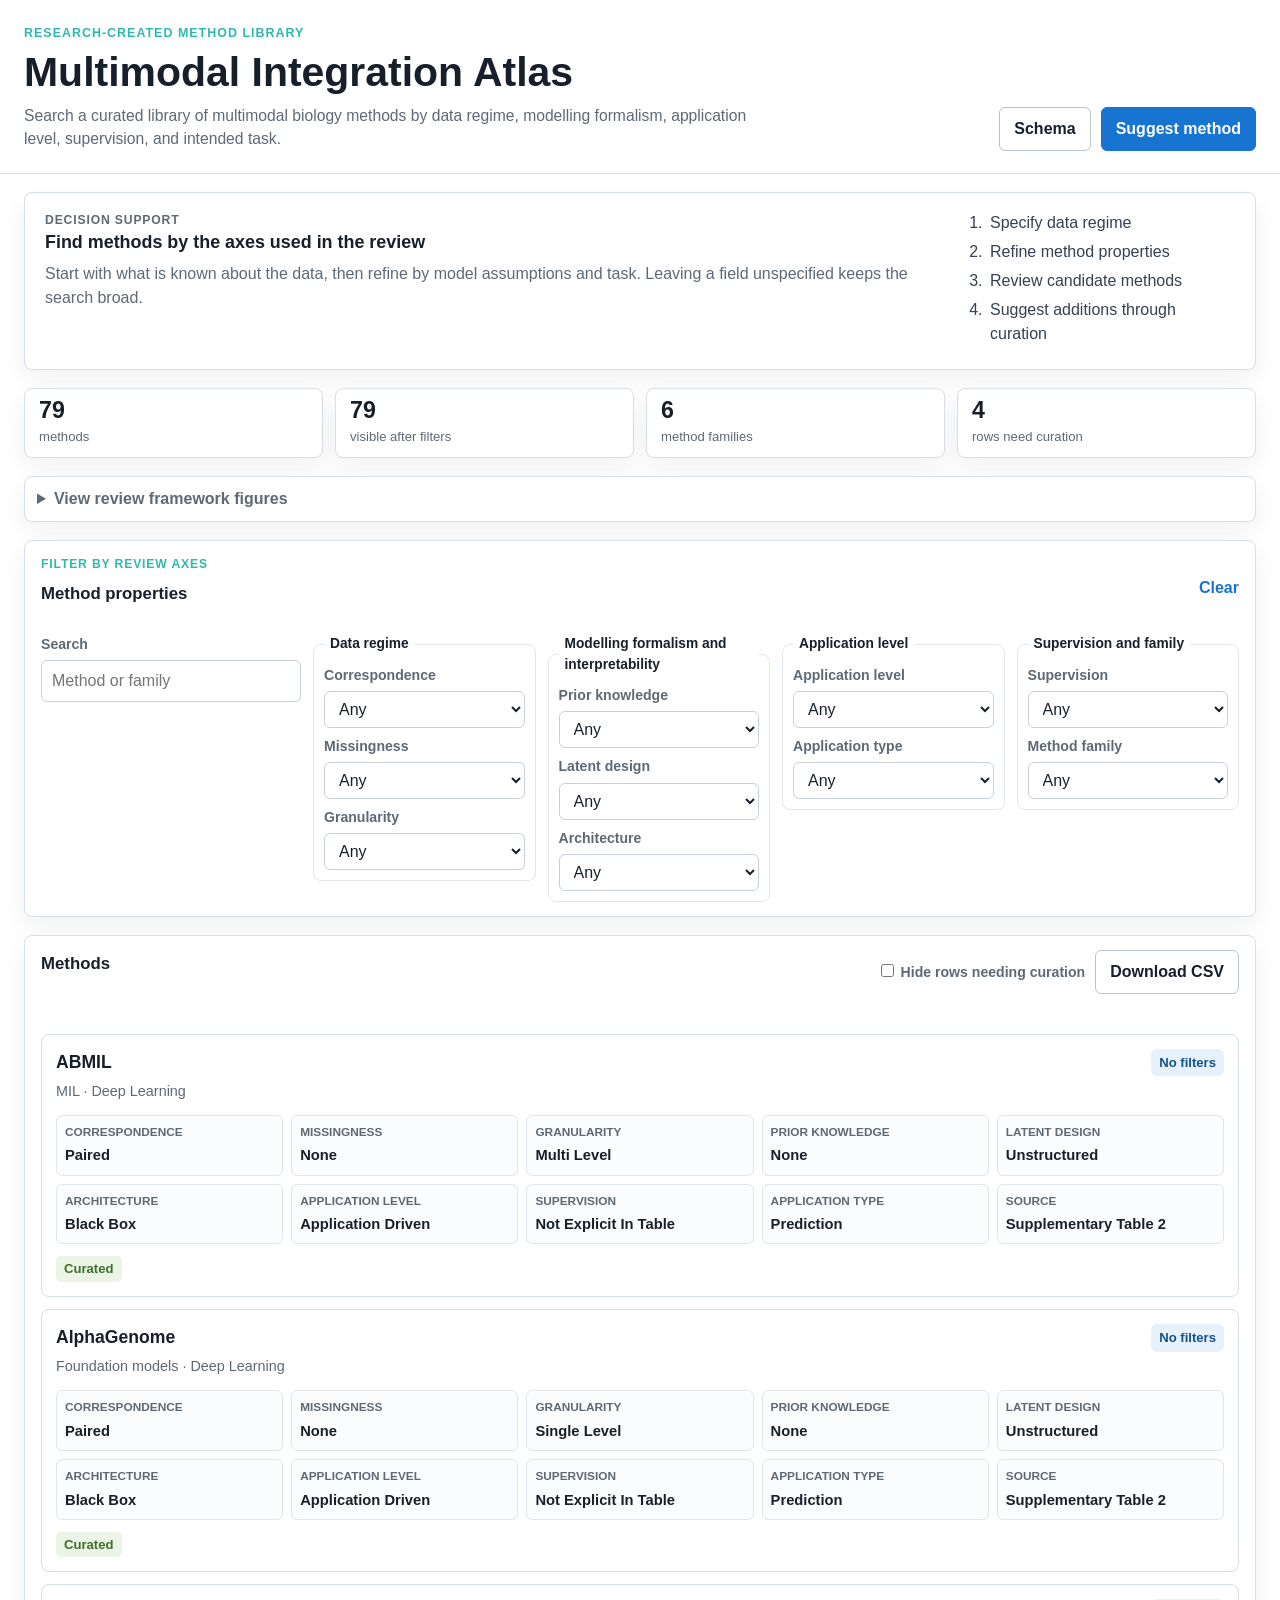
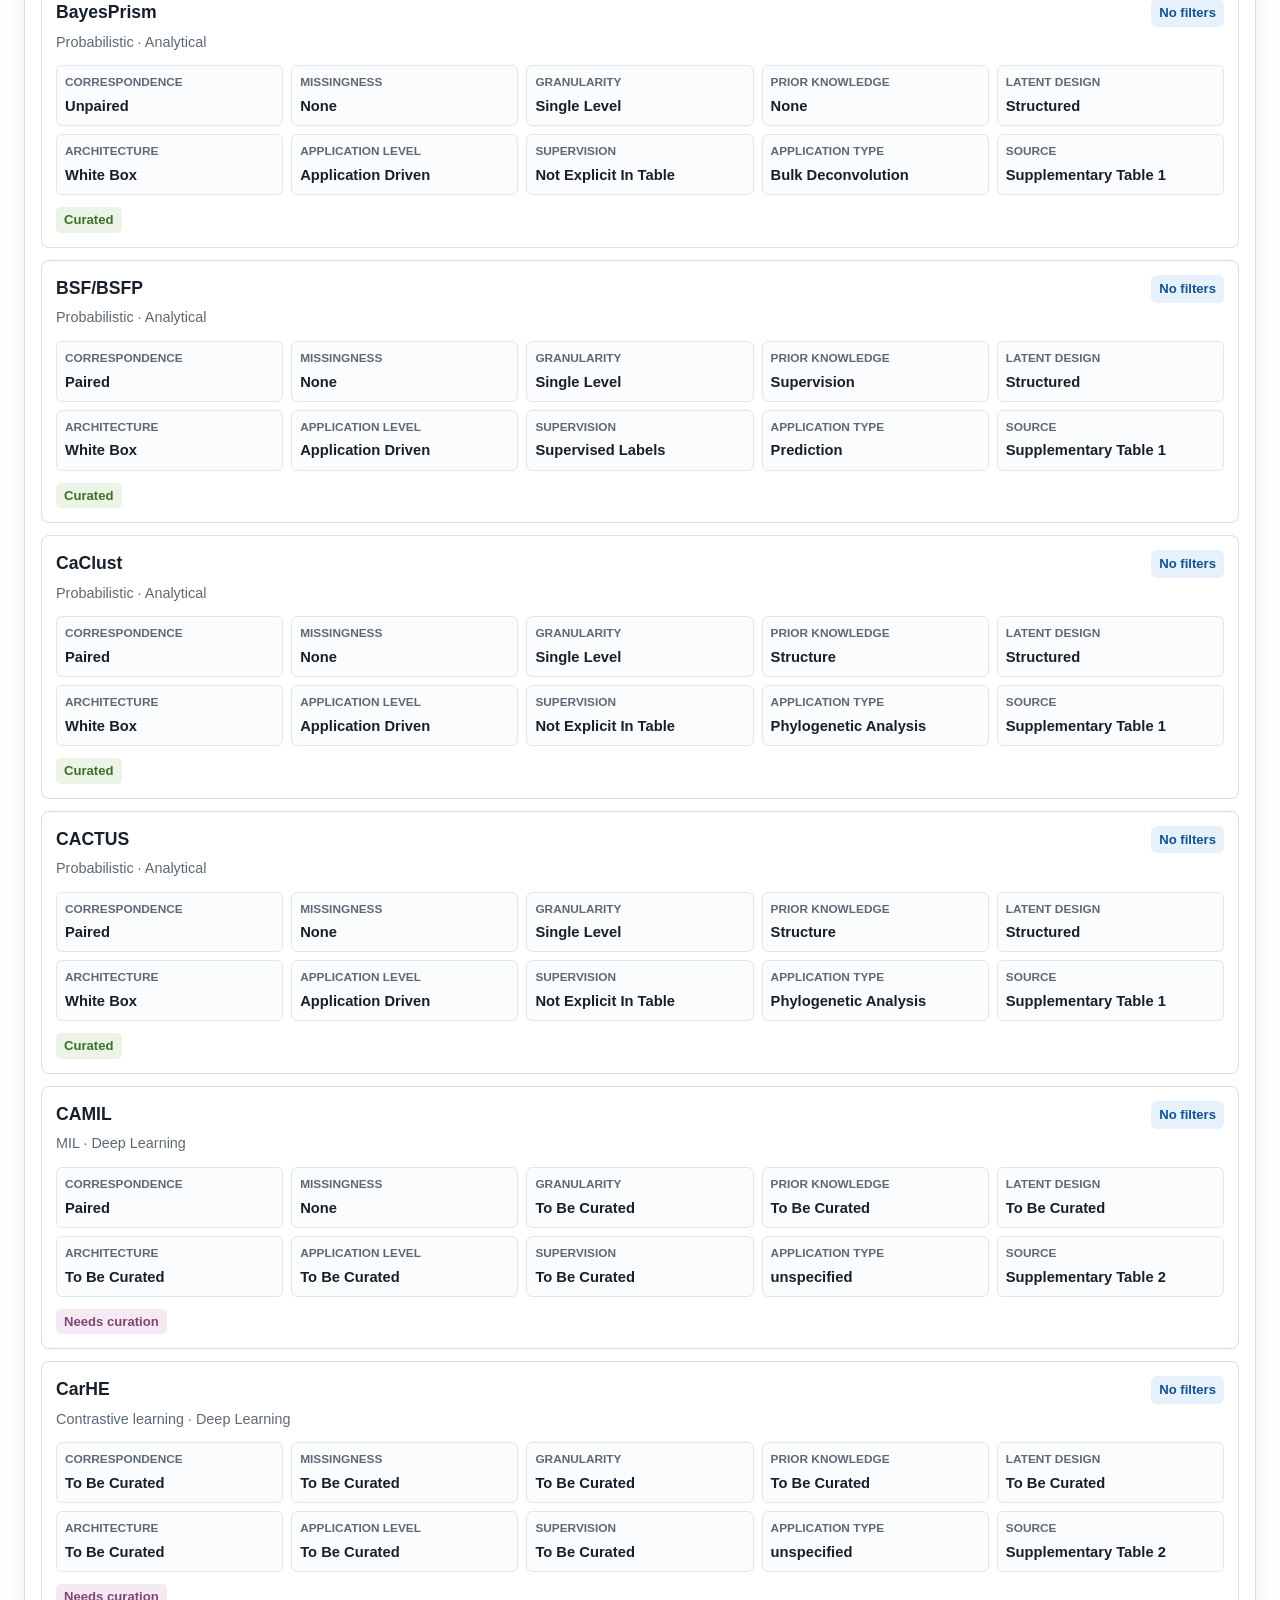
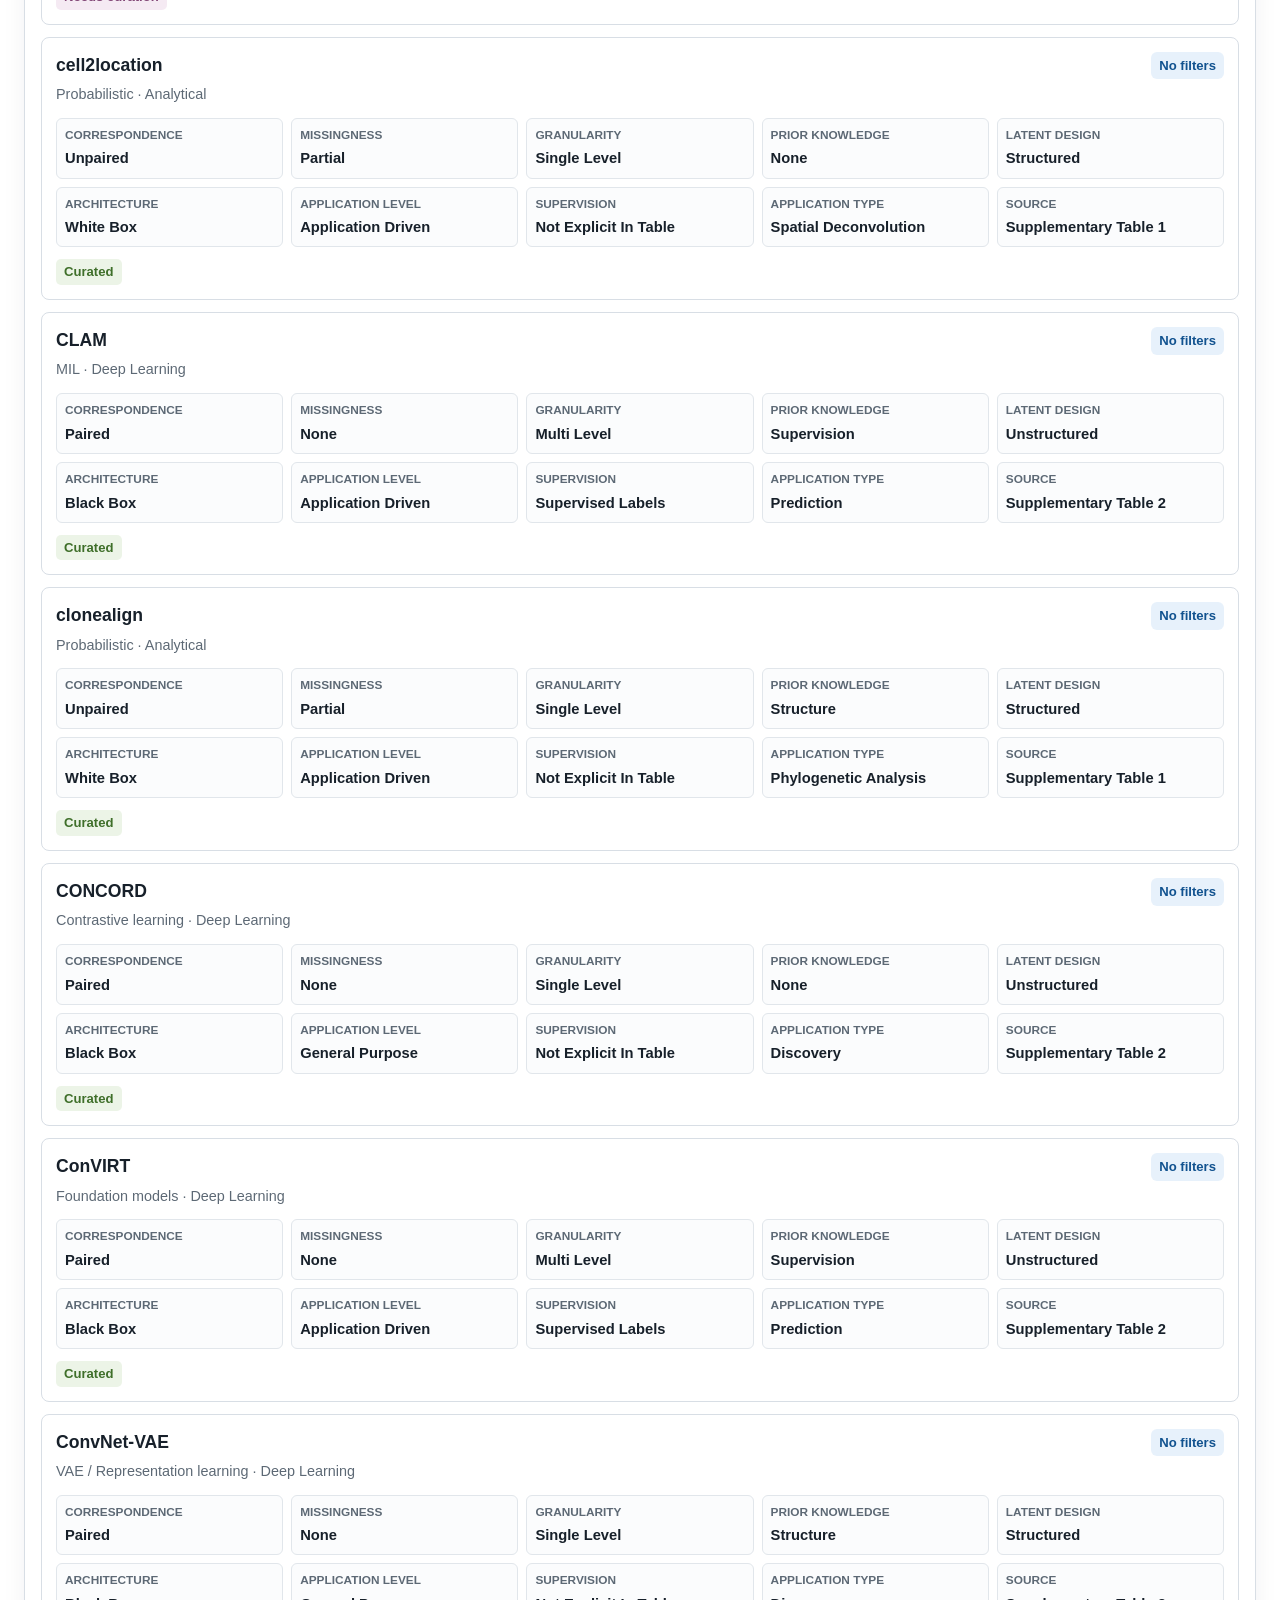
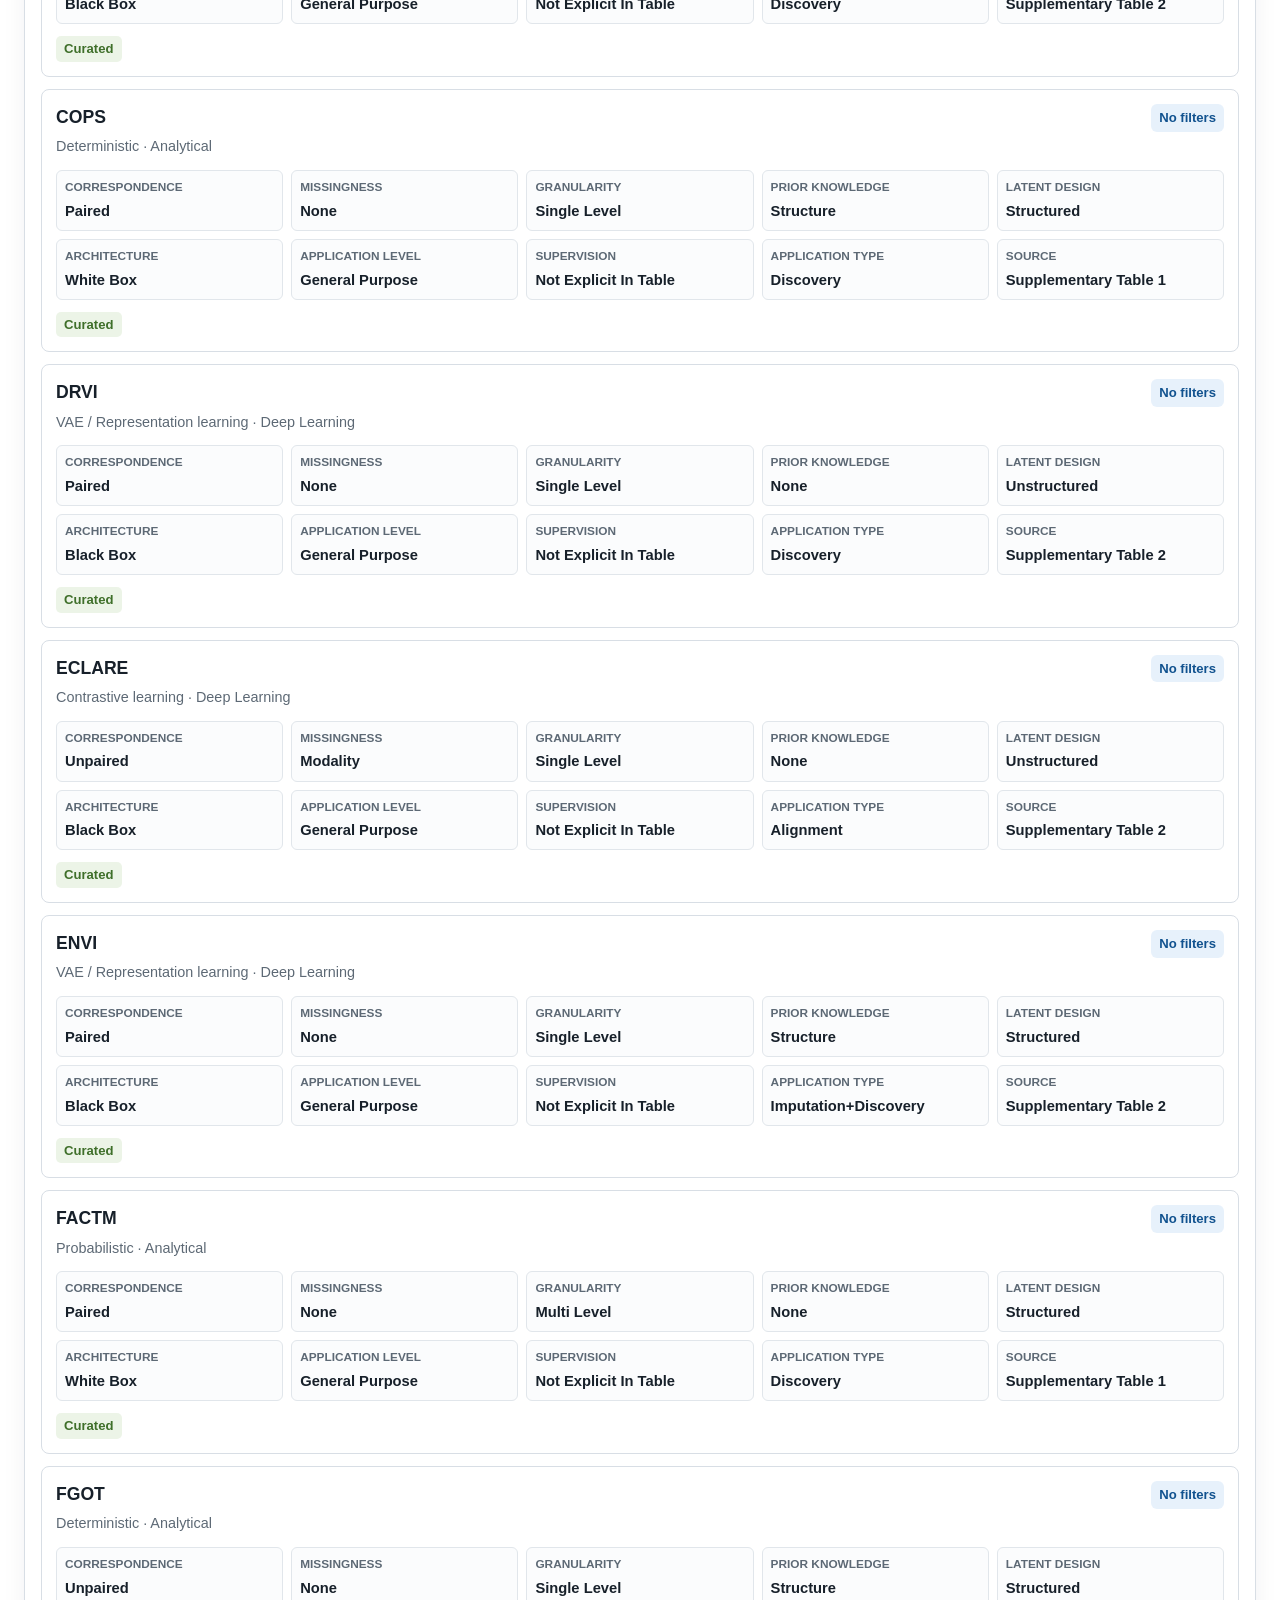
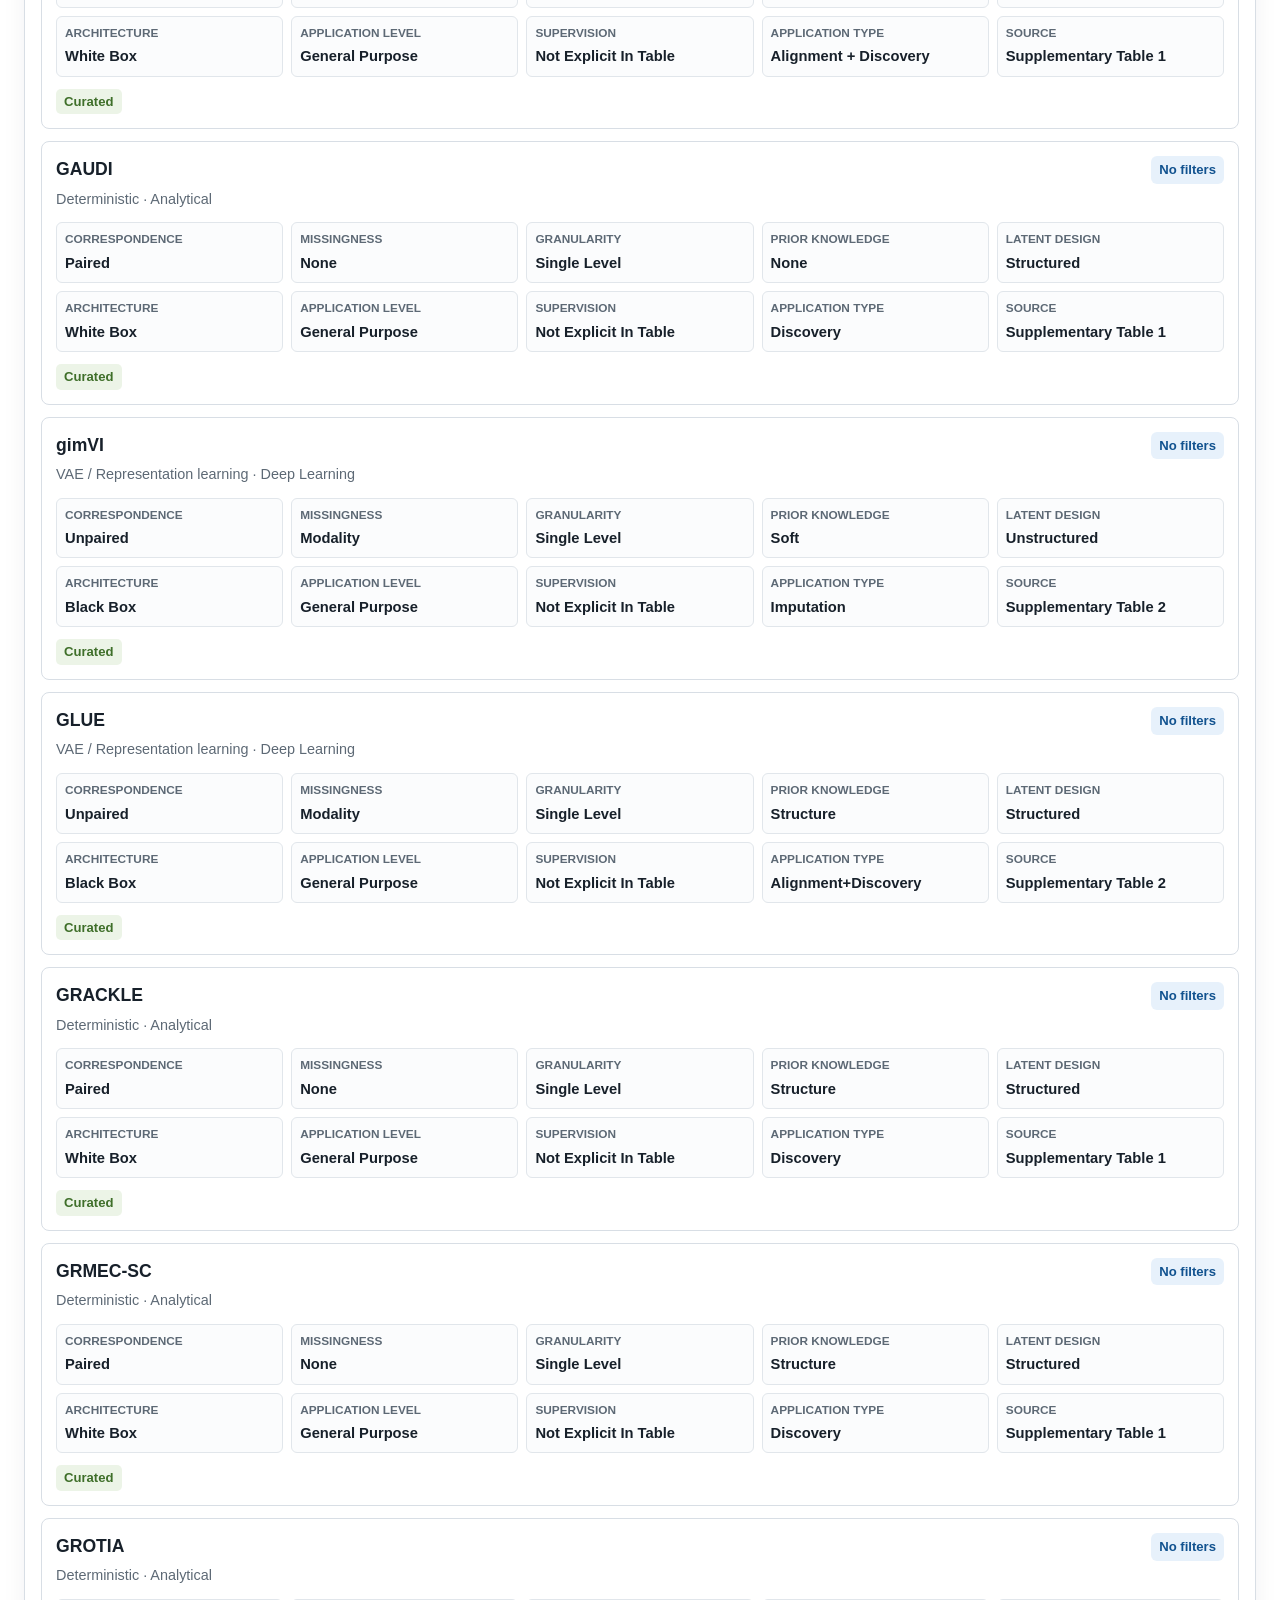
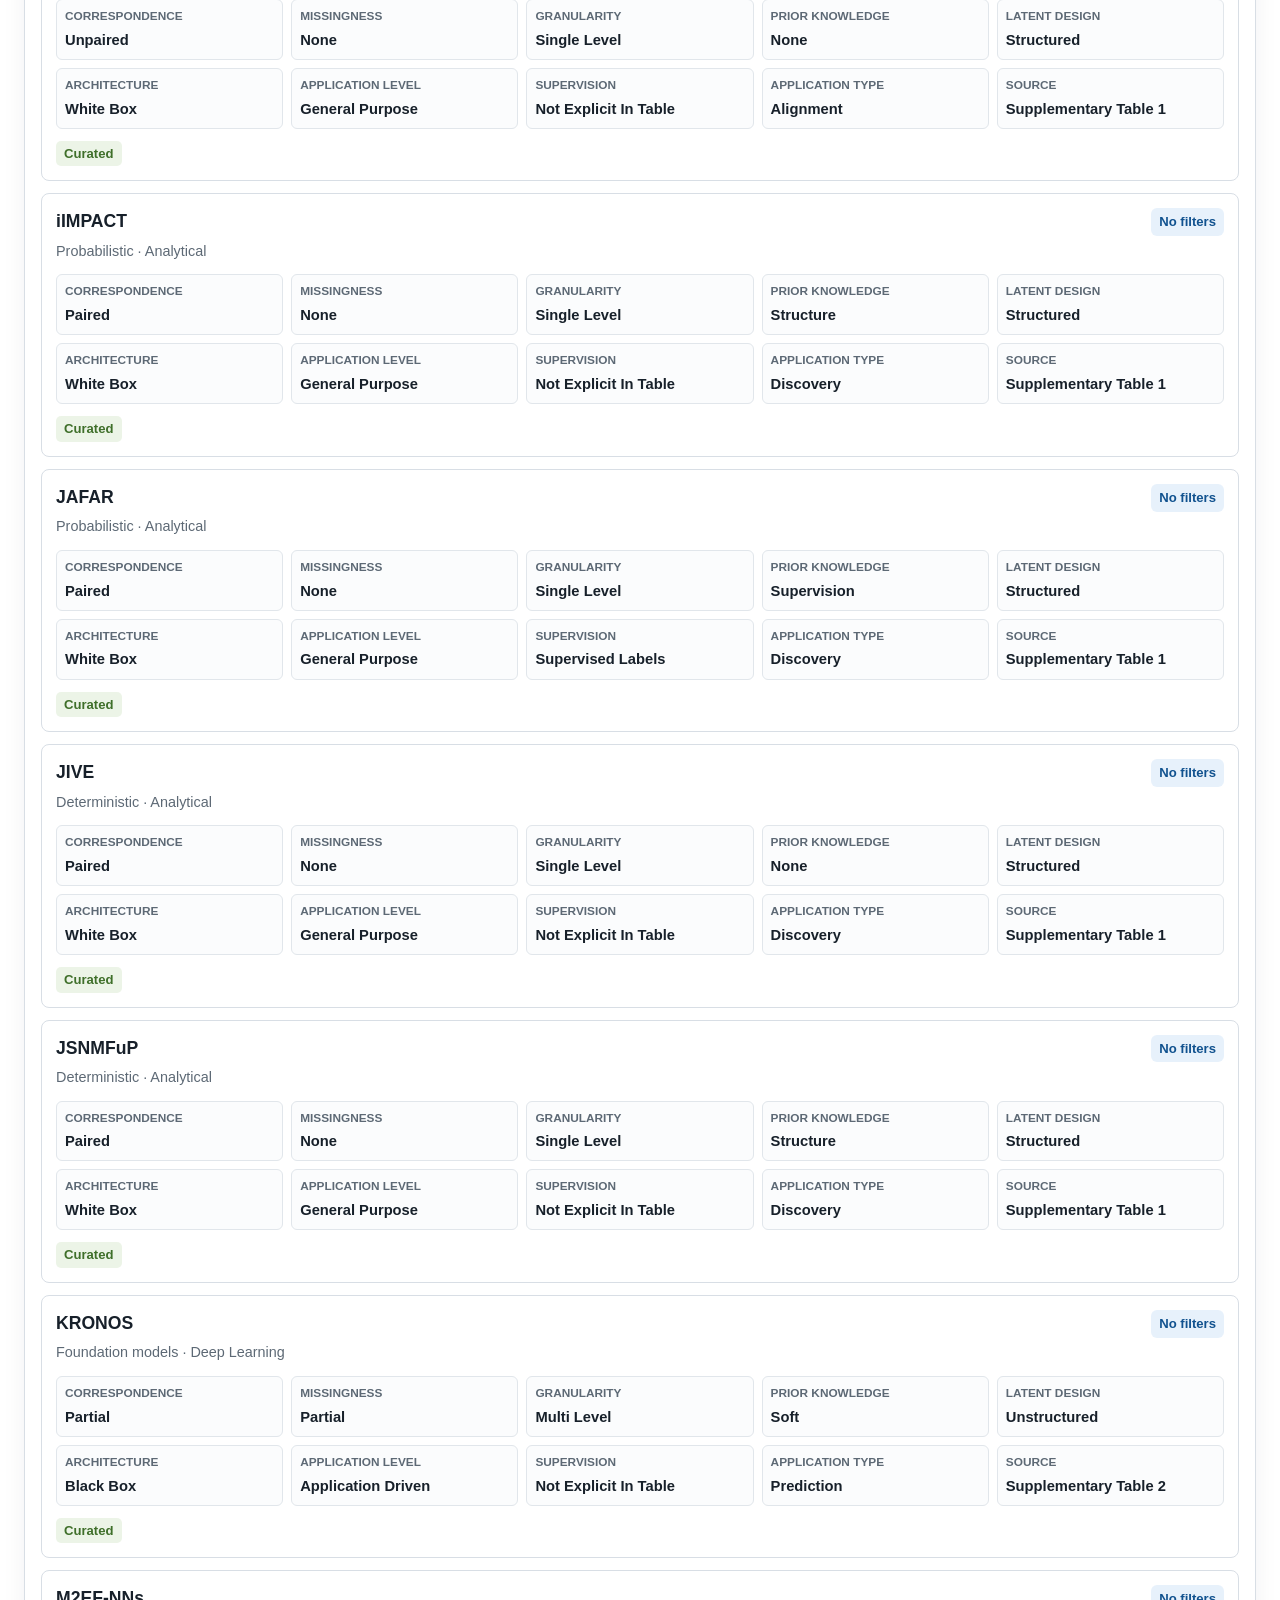
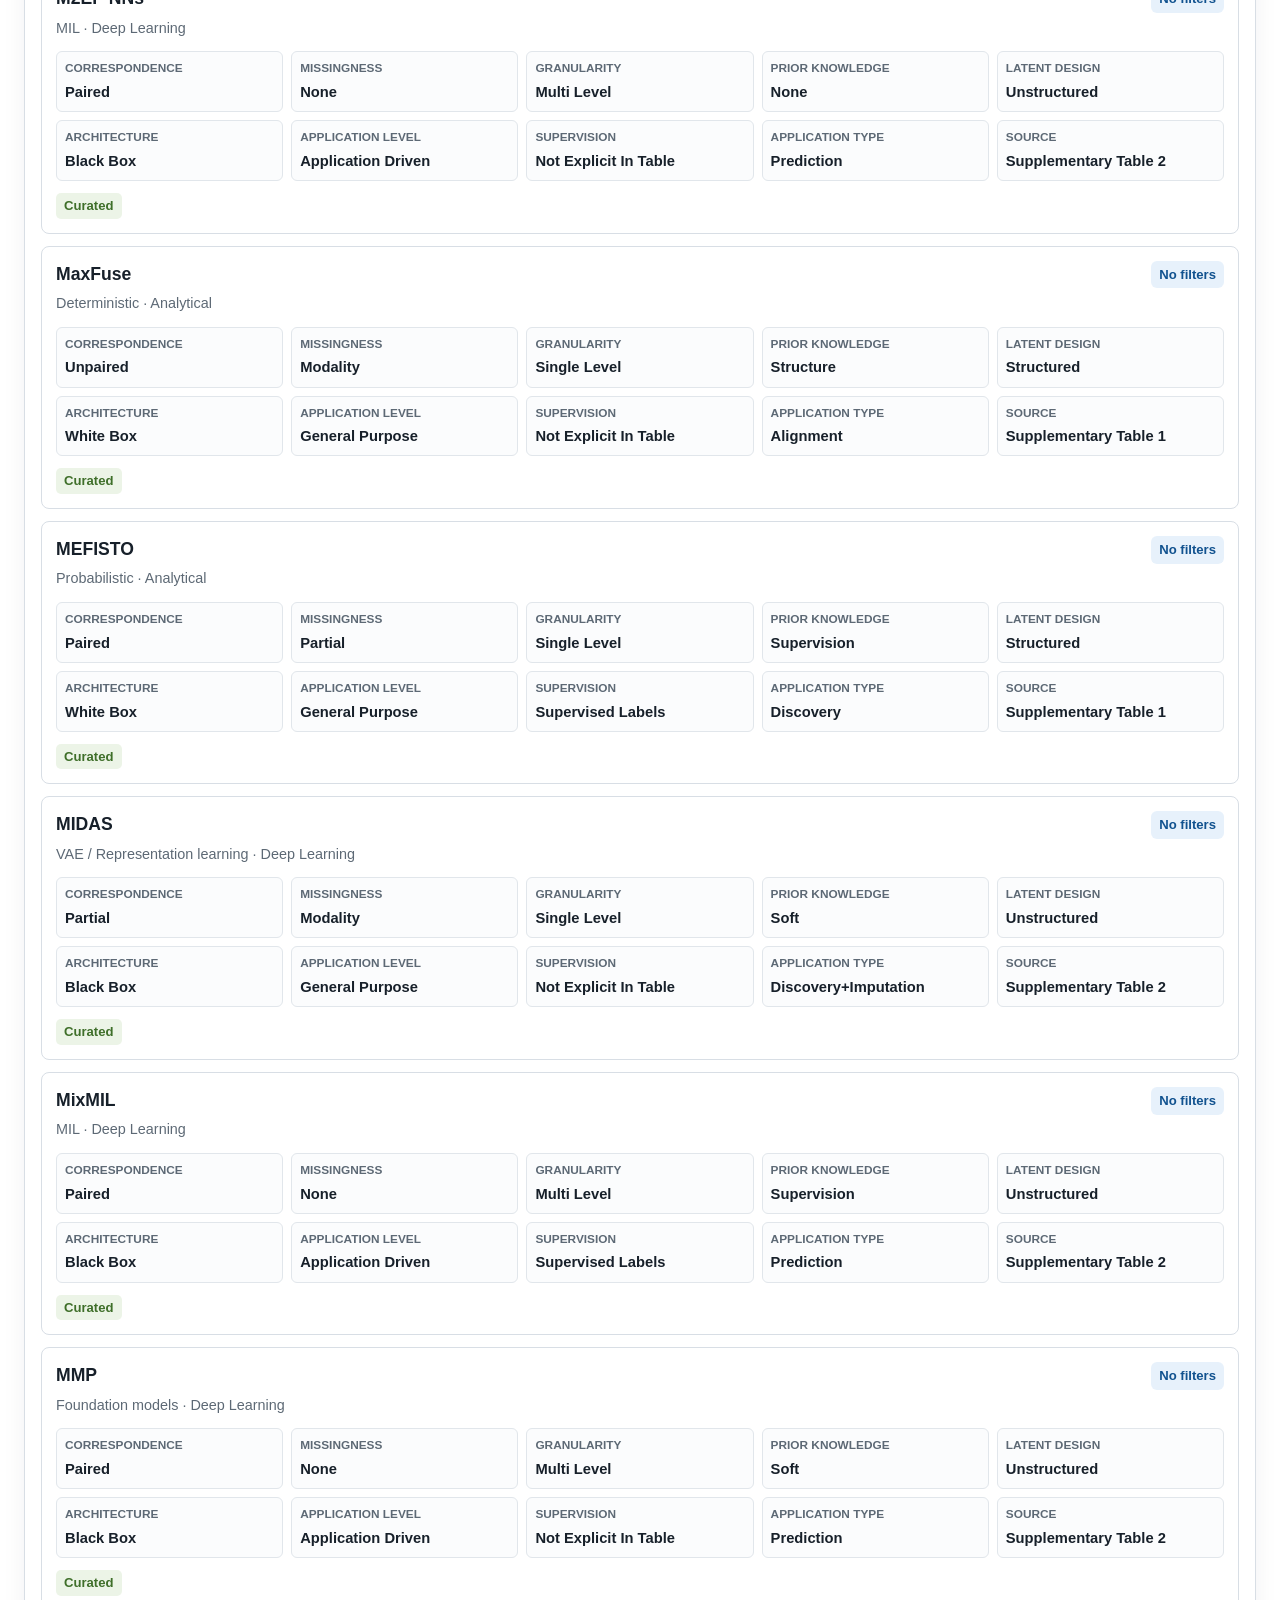
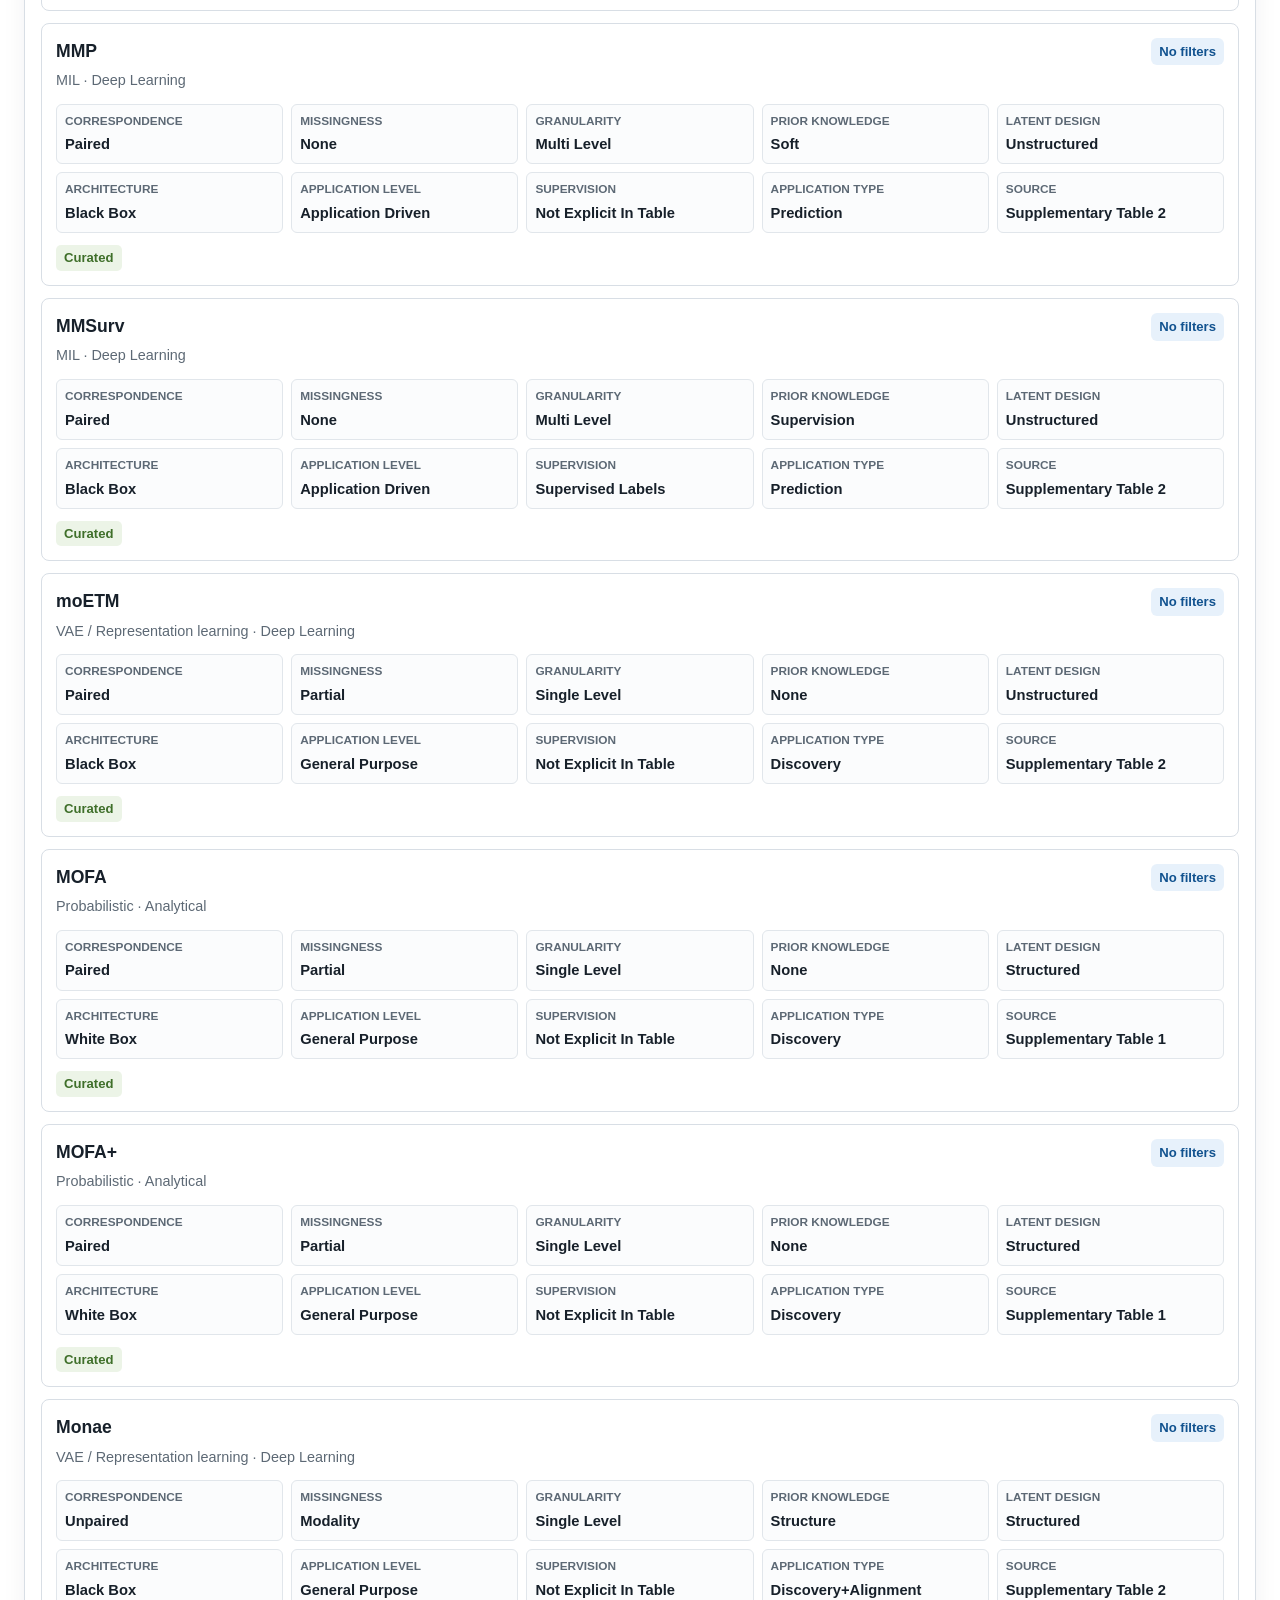
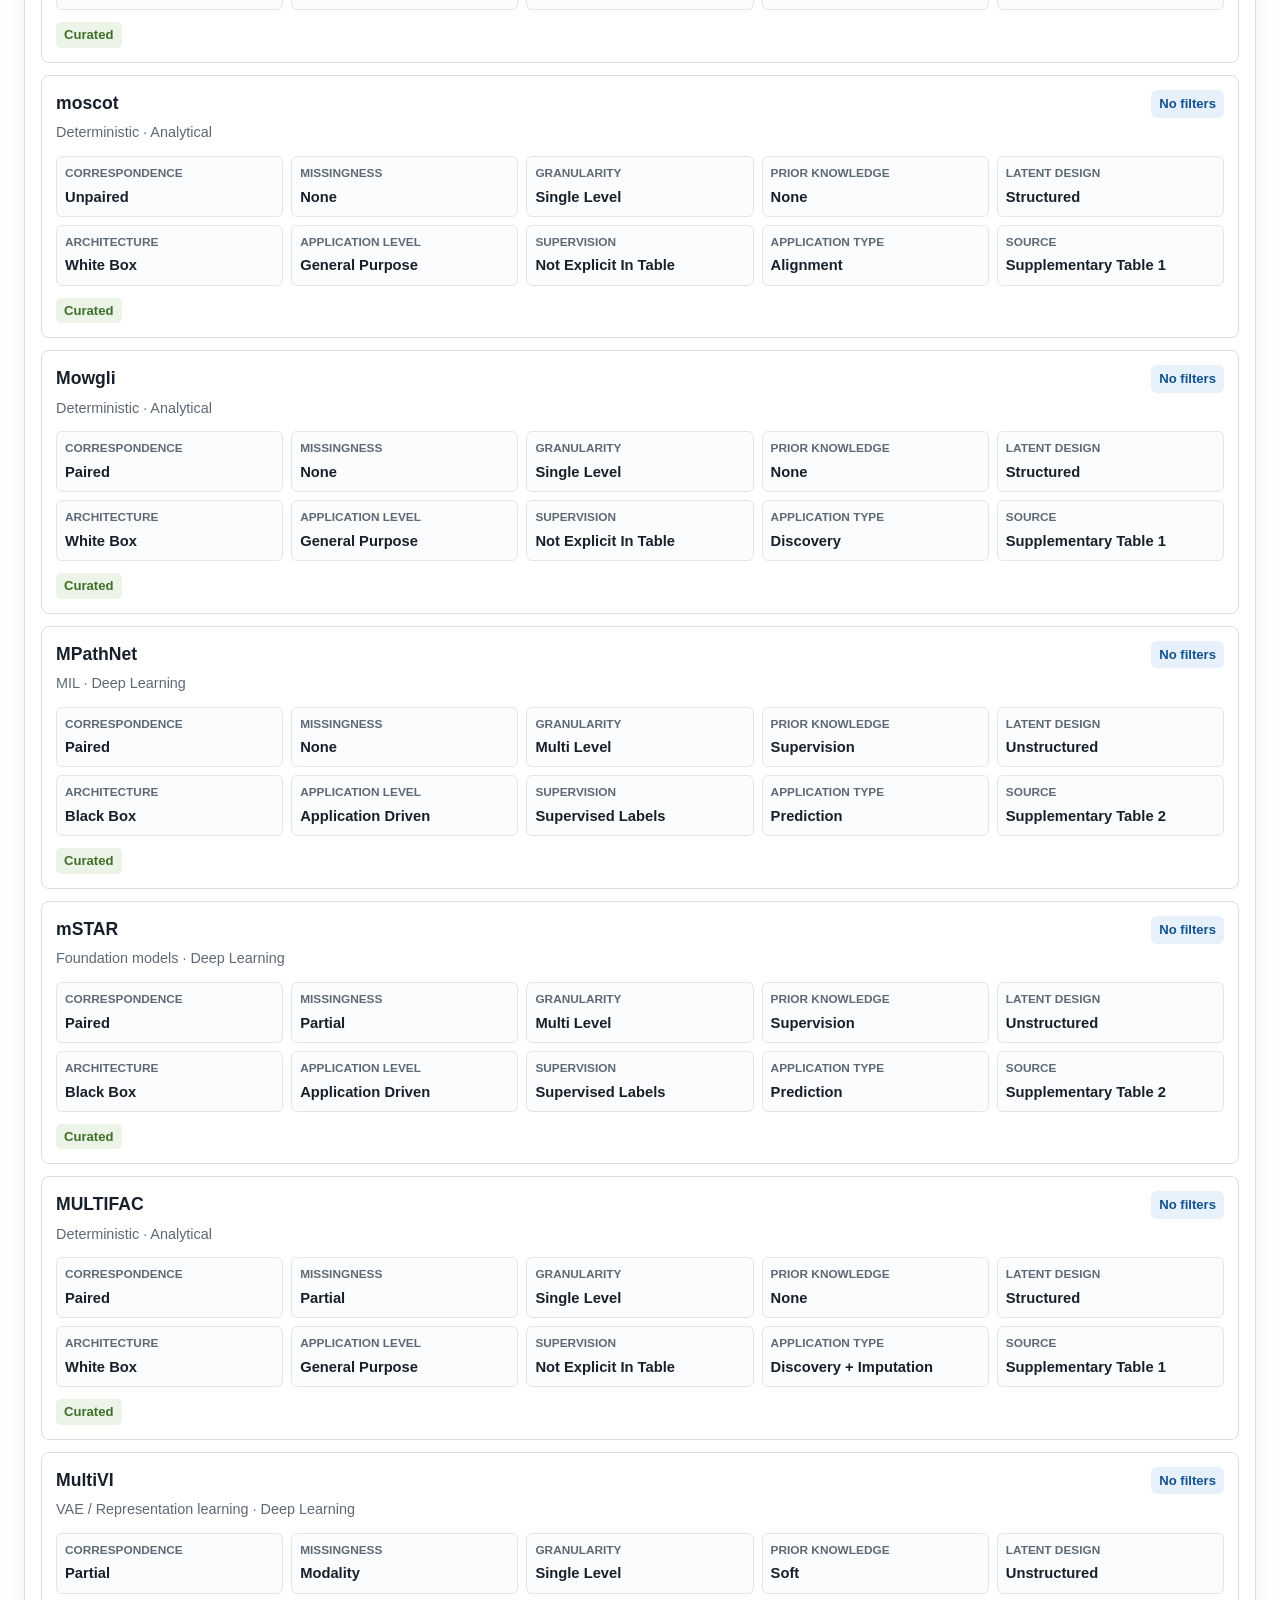
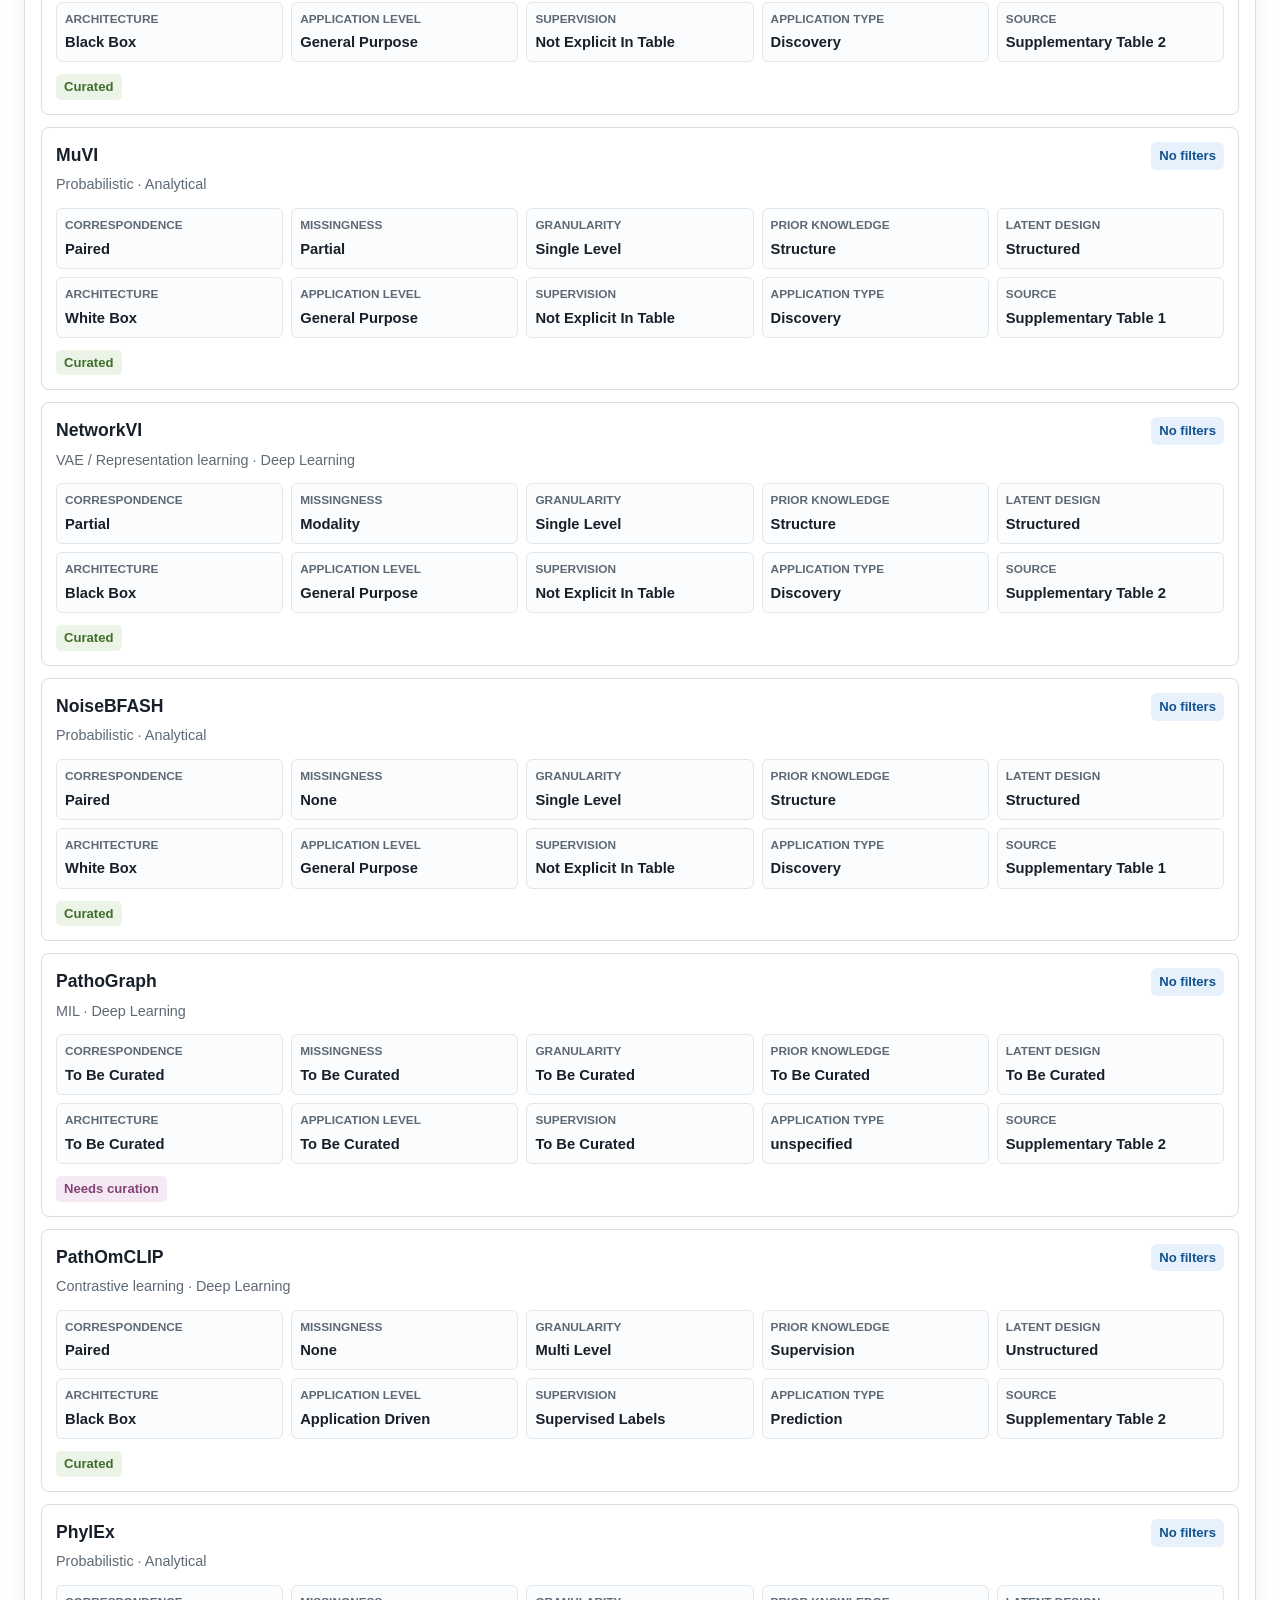
==== index.html @ 4626cfa5 "Align atlas filters with review axes" ====
<!doctype html>
<html lang="en">
  <head>
    <meta charset="utf-8" />
    <meta name="viewport" content="width=device-width, initial-scale=1" />
    <meta
      name="description"
      content="Curated atlas of multimodal integration methods for biology, searchable by data regime, method properties, supervision, and application task."
    />
    <title>Multimodal Integration Atlas</title>
    <link rel="stylesheet" href="styles.css" />
  </head>
  <body>
    <header class="site-header">
      <div class="header-inner">
        <div>
          <p class="eyebrow">Research-created method library</p>
          <h1>Multimodal Integration Atlas</h1>
          <p class="lede">
            Search a curated library of multimodal biology methods by data regime,
            modelling formalism, application level, supervision, and intended task.
          </p>
        </div>
        <nav class="header-actions" aria-label="Repository links">
          <a class="button secondary" href="docs/schema.md">Schema</a>
          <button class="button primary" id="openSuggestDialog" type="button">
            Suggest method
          </button>
        </nav>
      </div>
    </header>

    <main>
      <section class="overview" aria-label="Overview">
        <div class="intro-panel">
          <div>
            <p class="section-kicker">Decision support</p>
            <h2>Find methods by the axes used in the review</h2>
            <p>
              Start with what is known about the data, then refine by model
              assumptions and task. Leaving a field unspecified keeps the search
              broad.
            </p>
          </div>
          <ol class="workflow-list">
            <li>Specify data regime</li>
            <li>Refine method properties</li>
            <li>Review candidate methods</li>
            <li>Suggest additions through curation</li>
          </ol>
        </div>

        <div class="metric-panel">
          <div>
            <span class="metric" id="methodCount">0</span>
            <span class="metric-label">methods</span>
          </div>
          <div>
            <span class="metric" id="visibleCount">0</span>
            <span class="metric-label">visible after filters</span>
          </div>
          <div>
            <span class="metric" id="familyCount">0</span>
            <span class="metric-label">method families</span>
          </div>
          <div>
            <span class="metric" id="curationCount">0</span>
            <span class="metric-label">rows need curation</span>
          </div>
        </div>

        <details class="figure-details">
          <summary>View review framework figures</summary>
          <div class="figure-strip">
          <img src="assets/multimodal-axes.png" alt="Conceptual axes for multimodal data regimes and model properties" />
          <img src="assets/method-families.png" alt="Overview of multimodal integration method families" />
          </div>
        </details>
      </section>

      <section class="workspace" aria-label="Method search">
        <section class="filters" aria-label="Filters">
          <div class="filters-head">
            <div>
              <p class="section-kicker">Filter by review axes</p>
              <h2>Method properties</h2>
            </div>
            <button id="clearFilters" class="link-button" type="button">Clear</button>
          </div>

          <label class="field">
            <span>Search</span>
            <input id="searchInput" type="search" placeholder="Method or family" />
          </label>

          <fieldset class="filter-group">
            <legend>Data regime</legend>
            <label class="field">
              <span>Correspondence</span>
              <select id="axis_correspondence"></select>
            </label>
            <label class="field">
              <span>Missingness</span>
              <select id="axis_missingness"></select>
            </label>
            <label class="field">
              <span>Granularity</span>
              <select id="axis_granularity"></select>
            </label>
          </fieldset>

          <fieldset class="filter-group">
            <legend>Modelling formalism and interpretability</legend>
            <label class="field">
              <span>Prior knowledge</span>
              <select id="axis_prior_knowledge"></select>
            </label>
            <label class="field">
              <span>Latent design</span>
              <select id="axis_latent_design"></select>
            </label>
            <label class="field">
              <span>Architecture</span>
              <select id="axis_architecture"></select>
            </label>
          </fieldset>

          <fieldset class="filter-group">
            <legend>Application level</legend>
            <label class="field">
              <span>Application level</span>
              <select id="axis_application_level"></select>
            </label>
            <label class="field">
              <span>Application type</span>
              <select id="application_task"></select>
            </label>
          </fieldset>

          <fieldset class="filter-group">
            <legend>Supervision and family</legend>
            <label class="field">
              <span>Supervision</span>
              <select id="axis_supervision"></select>
            </label>
            <label class="field">
              <span>Method family</span>
              <select id="method_family"></select>
            </label>
          </fieldset>

        </section>

        <section class="results" aria-label="Method results">
          <div class="results-toolbar">
            <h2>Methods</h2>
            <div class="toolbar-controls">
              <label>
                <input id="hideCuration" type="checkbox" />
                Hide rows needing curation
              </label>
              <button id="downloadCsv" class="button secondary" type="button">Download CSV</button>
            </div>
          </div>
          <div id="activeFilters" class="active-filters" aria-live="polite"></div>
          <div id="resultsList" class="results-list"></div>
        </section>
      </section>
    </main>

    <dialog id="suggestDialog" class="suggest-dialog">
      <form method="dialog" class="suggest-form">
        <div class="dialog-head">
          <div>
            <p class="section-kicker">Curation workflow</p>
            <h2>Suggest a method</h2>
          </div>
          <button id="closeSuggestDialog" class="link-button" type="button">Close</button>
        </div>

        <p class="dialog-copy">
          Fill the fields you know. The atlas will generate a GitHub issue and a
          candidate CSV row for curator review.
        </p>

        <div class="suggest-grid">
          <label class="field">
            <span>Method name</span>
            <input id="suggestMethod" type="text" placeholder="e.g. NewMethod" />
          </label>
          <label class="field">
            <span>Citation or DOI</span>
            <input id="suggestCitation" type="text" placeholder="DOI, preprint, repository, or paper URL" />
          </label>
          <label class="field">
            <span>Method family</span>
            <select id="suggestFamily"></select>
          </label>
          <label class="field">
            <span>Correspondence</span>
            <select id="suggestPairedness"></select>
          </label>
          <label class="field">
            <span>Missingness</span>
            <select id="suggestMissingness"></select>
          </label>
          <label class="field">
            <span>Granularity</span>
            <select id="suggestLevel"></select>
          </label>
          <label class="field">
            <span>Architecture</span>
            <select id="suggestArchitecture"></select>
          </label>
          <label class="field">
            <span>Prior knowledge</span>
            <select id="suggestPrior"></select>
          </label>
          <label class="field">
            <span>Latent design</span>
            <select id="suggestLatent"></select>
          </label>
          <label class="field">
            <span>Application level</span>
            <select id="suggestApplicationLevel"></select>
          </label>
          <label class="field">
            <span>Supervision</span>
            <select id="suggestSupervision"></select>
          </label>
          <label class="field">
            <span>Application task</span>
            <input id="suggestTask" type="text" placeholder="e.g. Discovery+Imputation" />
          </label>
          <label class="field">
            <span>Rationale</span>
            <textarea id="suggestRationale" rows="4" placeholder="Short evidence for the classification"></textarea>
          </label>
        </div>

        <label class="field">
          <span>Candidate CSV row</span>
          <textarea id="suggestCsvRow" rows="4" readonly></textarea>
        </label>

        <div class="dialog-actions">
          <button id="copyCsvRow" class="button secondary" type="button">Copy CSV row</button>
          <a id="openIssueLink" class="button primary" target="_blank" rel="noreferrer" href="https://github.com/storaged/multimodal-integration-atlas/issues/new">
            Open GitHub issue
          </a>
        </div>
      </form>
    </dialog>

    <footer class="site-footer">
      <p>
        Public data library for multimodal integration methods. The article link
        will be added after manuscript release.
      </p>
      <a href="https://github.com/storaged/multimodal-integration-atlas" target="_blank" rel="noreferrer">
        GitHub repository
      </a>
    </footer>

    <script src="app.js"></script>
  </body>
</html>
---- styles.css ----
:root {
  --ink: #17202a;
  --muted: #5d6975;
  --line: #d8dee5;
  --panel: #ffffff;
  --soft: #f8fafb;
  --blue: #1774d1;
  --teal: #30b8ad;
  --green: #6aa64b;
  --magenta: #b76aa7;
  --shadow: 0 10px 24px rgba(26, 36, 48, 0.06);
}

* {
  box-sizing: border-box;
}

body {
  margin: 0;
  color: var(--ink);
  background: #ffffff;
  font-family: "Helvetica Neue", Helvetica, Arial, sans-serif;
  font-weight: 400;
  line-height: 1.5;
}

a {
  color: var(--blue);
  text-decoration: none;
}

a:hover {
  text-decoration: underline;
}

.site-header {
  background: #ffffff;
  border-bottom: 1px solid var(--line);
}

.header-inner {
  max-width: 1280px;
  margin: 0 auto;
  padding: 24px 24px 22px;
  display: grid;
  grid-template-columns: minmax(0, 1fr) auto;
  gap: 28px;
  align-items: end;
}

.eyebrow {
  margin: 0 0 8px;
  color: var(--teal);
  font-size: 0.78rem;
  font-weight: 700;
  letter-spacing: 0.08em;
  text-transform: uppercase;
}

.section-kicker {
  margin: 0 0 8px;
  color: var(--teal);
  font-size: 0.76rem;
  font-weight: 700;
  letter-spacing: 0.07em;
  text-transform: uppercase;
}

h1,
h2,
h3,
p {
  margin-top: 0;
}

h1 {
  margin-bottom: 10px;
  font-size: clamp(1.9rem, 3.2vw, 3rem);
  line-height: 1.05;
  font-weight: 700;
  letter-spacing: 0;
}

h2 {
  margin-bottom: 16px;
  font-size: 1.05rem;
  letter-spacing: 0;
}

.lede {
  max-width: 760px;
  margin-bottom: 0;
  color: var(--muted);
  font-size: 0.98rem;
}

.header-actions,
.toolbar-controls {
  display: flex;
  align-items: center;
  gap: 10px;
  flex-wrap: wrap;
}

.button,
button {
  min-height: 40px;
  border: 1px solid var(--line);
  border-radius: 6px;
  padding: 9px 14px;
  background: #ffffff;
  color: var(--ink);
  font: inherit;
  font-weight: 700;
  cursor: pointer;
}

.button.primary {
  border-color: var(--blue);
  background: var(--blue);
  color: #ffffff;
}

.button.secondary {
  border-color: #b8c3cf;
}

.button:hover,
button:hover {
  text-decoration: none;
  box-shadow: 0 0 0 3px rgba(11, 91, 211, 0.12);
}

.link-button {
  min-height: auto;
  border: 0;
  padding: 0;
  background: transparent;
  color: var(--blue);
}

main {
  max-width: 1280px;
  margin: 0 auto;
  padding: 18px 24px 24px;
}

.overview {
  display: grid;
  grid-template-columns: minmax(0, 1fr);
  gap: 18px;
  margin-bottom: 18px;
}

.intro-panel,
.figure-details {
  border: 1px solid var(--line);
  border-radius: 8px;
  background: var(--panel);
  box-shadow: var(--shadow);
}

.intro-panel {
  padding: 18px 20px;
  display: grid;
  grid-template-columns: minmax(0, 1fr) 270px;
  gap: 24px;
  align-items: start;
}

.intro-panel h2 {
  margin-bottom: 6px;
  font-size: 1.12rem;
}

.intro-panel p {
  margin-bottom: 0;
  color: var(--muted);
}

.workflow-list {
  margin: 0;
  padding-left: 22px;
  color: #344150;
}

.workflow-list li {
  margin-bottom: 5px;
  padding-left: 3px;
}

.metric-panel {
  display: grid;
  grid-template-columns: repeat(4, minmax(0, 1fr));
  gap: 12px;
}

.metric-panel > div,
.filters,
.results {
  border: 1px solid var(--line);
  border-radius: 8px;
  background: var(--panel);
  box-shadow: var(--shadow);
}

.metric-panel > div {
  min-height: 56px;
  padding: 10px 14px;
}

.metric {
  display: block;
  font-size: 1.45rem;
  font-weight: 700;
  line-height: 1;
}

.metric-label {
  display: block;
  margin-top: 5px;
  color: var(--muted);
  font-size: 0.82rem;
}

.figure-strip {
  display: grid;
  grid-template-columns: 1.1fr 1fr;
  gap: 12px;
  min-width: 0;
}

.figure-details {
  grid-column: 1 / -1;
  padding: 10px 12px;
}

.figure-details summary {
  cursor: pointer;
  color: var(--muted);
  font-weight: 720;
}

.figure-details[open] summary {
  margin-bottom: 12px;
}

.figure-strip img {
  width: 100%;
  height: 100%;
  max-height: 302px;
  object-fit: contain;
  border: 1px solid var(--line);
  border-radius: 8px;
  background: #ffffff;
}

.workspace {
  display: grid;
  grid-template-columns: 1fr;
  gap: 18px;
  align-items: start;
}

.filters,
.results {
  padding: 14px 16px;
}

.filters {
  display: grid;
  grid-template-columns: minmax(170px, 260px) repeat(4, minmax(0, 1fr));
  gap: 12px;
  align-items: start;
}

.filters-head,
.results-toolbar {
  display: flex;
  align-items: center;
  justify-content: space-between;
  gap: 16px;
}

.filters-head {
  grid-column: 1 / -1;
}

.field {
  display: grid;
  gap: 5px;
  margin-bottom: 0;
}

.filter-group {
  margin: 0;
  border: 1px solid #e1e7ed;
  border-radius: 8px;
  padding: 10px;
  display: grid;
  gap: 8px;
  align-content: start;
}

.filter-group legend {
  padding: 0 6px;
  color: var(--ink);
  font-size: 0.86rem;
  font-weight: 700;
}

.field span,
.toolbar-controls label {
  color: var(--muted);
  font-size: 0.88rem;
  font-weight: 700;
}

input[type="search"],
input[type="text"],
textarea,
select {
  width: 100%;
  min-height: 34px;
  border: 1px solid #c7d0da;
  border-radius: 6px;
  padding: 8px 10px;
  background: #ffffff;
  color: var(--ink);
  font: inherit;
}

textarea {
  resize: vertical;
}

input:focus,
select:focus,
textarea:focus,
button:focus-visible,
a:focus-visible {
  outline: 3px solid rgba(47, 185, 173, 0.28);
  outline-offset: 2px;
}

.filter-note {
  margin-top: 0;
  padding: 10px;
  border-left: 3px solid var(--green);
  background: #f5fbfa;
  color: var(--muted);
  font-size: 0.84rem;
}

.active-filters {
  display: flex;
  gap: 8px;
  flex-wrap: wrap;
  min-height: 28px;
  margin-bottom: 12px;
}

.chip {
  display: inline-flex;
  align-items: center;
  min-height: 26px;
  border: 1px solid #ccd6df;
  border-radius: 999px;
  padding: 3px 9px;
  background: var(--soft);
  color: #344150;
  font-size: 0.82rem;
}

.results-list {
  display: grid;
  gap: 12px;
}

.method-card {
  border: 1px solid var(--line);
  border-radius: 8px;
  padding: 14px;
  background: #ffffff;
}

.method-card:hover {
  border-color: #b7c6d5;
}

.method-topline {
  display: flex;
  justify-content: space-between;
  gap: 12px;
  align-items: start;
}

.method-card h3 {
  margin-bottom: 6px;
  font-size: 1.1rem;
}

.method-meta {
  color: var(--muted);
  font-size: 0.9rem;
}

.score {
  min-width: 68px;
  border-radius: 6px;
  padding: 4px 8px;
  background: rgba(23, 116, 209, 0.1);
  color: #11528f;
  font-size: 0.82rem;
  font-weight: 700;
  text-align: center;
}

.axis-grid {
  display: grid;
  grid-template-columns: repeat(5, minmax(0, 1fr));
  gap: 8px;
  margin-top: 12px;
}

.axis {
  border: 1px solid #e1e6eb;
  border-radius: 6px;
  padding: 8px;
  background: #fbfcfd;
}

.axis span {
  display: block;
  color: var(--muted);
  font-size: 0.74rem;
  font-weight: 700;
  text-transform: uppercase;
}

.axis strong {
  display: block;
  margin-top: 3px;
  color: var(--ink);
  font-size: 0.92rem;
  font-weight: 700;
}

.status {
  display: inline-flex;
  align-items: center;
  margin-top: 12px;
  border-radius: 5px;
  padding: 3px 8px;
  font-size: 0.82rem;
  font-weight: 700;
}

.status.curated {
  background: rgba(106, 166, 75, 0.13);
  color: #3f6f2a;
}

.status.needs-curation {
  background: rgba(183, 106, 167, 0.14);
  color: #814575;
}

.empty-state {
  border: 1px dashed #b9c5cf;
  border-radius: 8px;
  padding: 32px;
  color: var(--muted);
  text-align: center;
}

.site-footer {
  max-width: 1280px;
  margin: 0 auto;
  padding: 18px 24px 32px;
  display: flex;
  justify-content: space-between;
  gap: 18px;
  color: var(--muted);
}

.site-footer p {
  margin: 0;
}

.suggest-dialog {
  width: min(880px, calc(100vw - 32px));
  max-height: min(860px, calc(100vh - 32px));
  border: 1px solid var(--line);
  border-radius: 10px;
  padding: 0;
  box-shadow: 0 28px 80px rgba(19, 32, 45, 0.24);
}

.suggest-dialog::backdrop {
  background: rgba(23, 32, 42, 0.42);
}

.suggest-form {
  padding: 22px;
}

.dialog-head,
.dialog-actions {
  display: flex;
  align-items: center;
  justify-content: space-between;
  gap: 16px;
}

.dialog-head h2 {
  margin-bottom: 0;
  font-size: 1.35rem;
}

.dialog-copy {
  margin: 12px 0 18px;
  color: var(--muted);
}

.suggest-grid {
  display: grid;
  grid-template-columns: repeat(2, minmax(0, 1fr));
  gap: 0 14px;
}

.suggest-grid .field:last-child {
  grid-column: 1 / -1;
}

@media (max-width: 980px) {
  .header-inner,
  .overview,
  .workspace,
  .filters,
  .metric-panel {
    grid-template-columns: 1fr;
  }

  .intro-panel {
    grid-template-columns: 1fr;
  }

  .figure-strip {
    grid-template-columns: 1fr;
  }

  .axis-grid {
    grid-template-columns: repeat(2, minmax(0, 1fr));
  }
}

@media (max-width: 620px) {
  main,
  .header-inner,
  .site-footer {
    padding-left: 16px;
    padding-right: 16px;
  }

  .method-topline,
  .results-toolbar,
  .dialog-head,
  .dialog-actions,
  .site-footer {
    align-items: stretch;
    flex-direction: column;
  }

  .suggest-grid {
    grid-template-columns: 1fr;
  }

  .axis-grid {
    grid-template-columns: 1fr;
  }
}
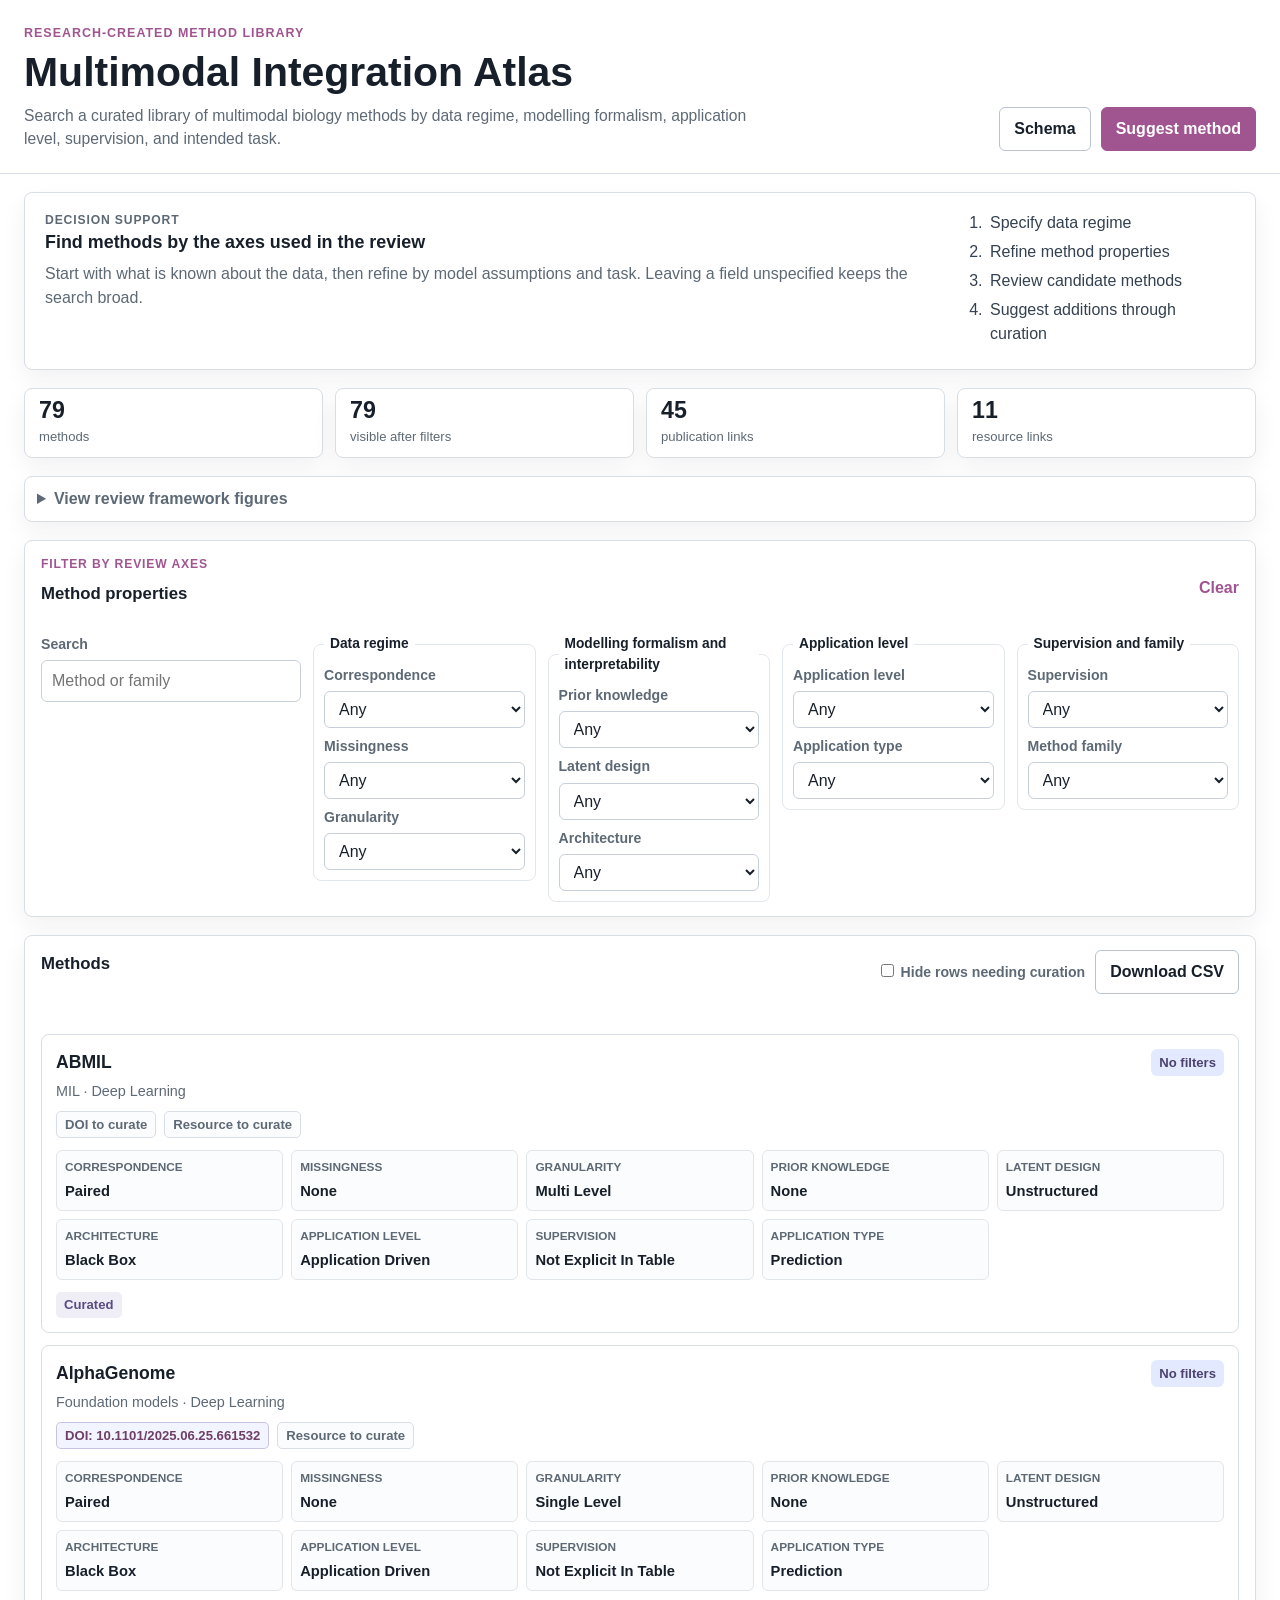
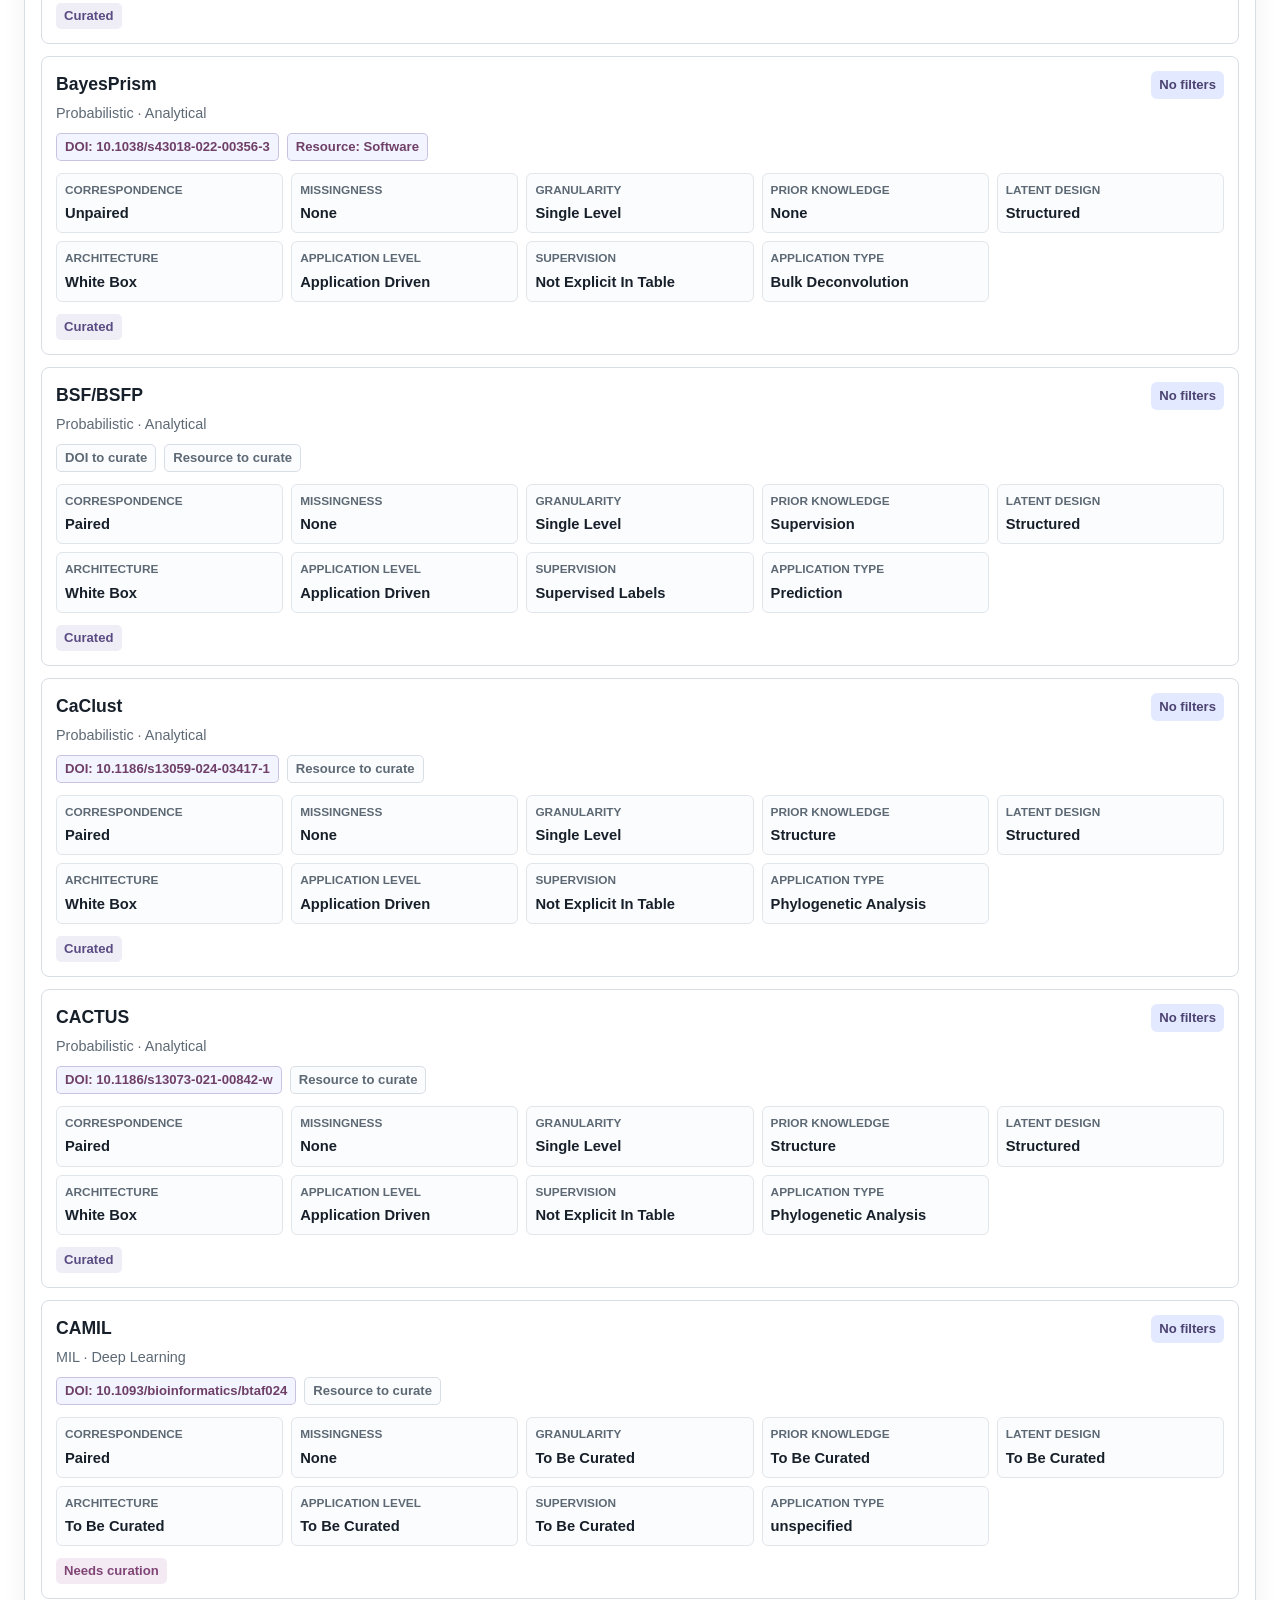
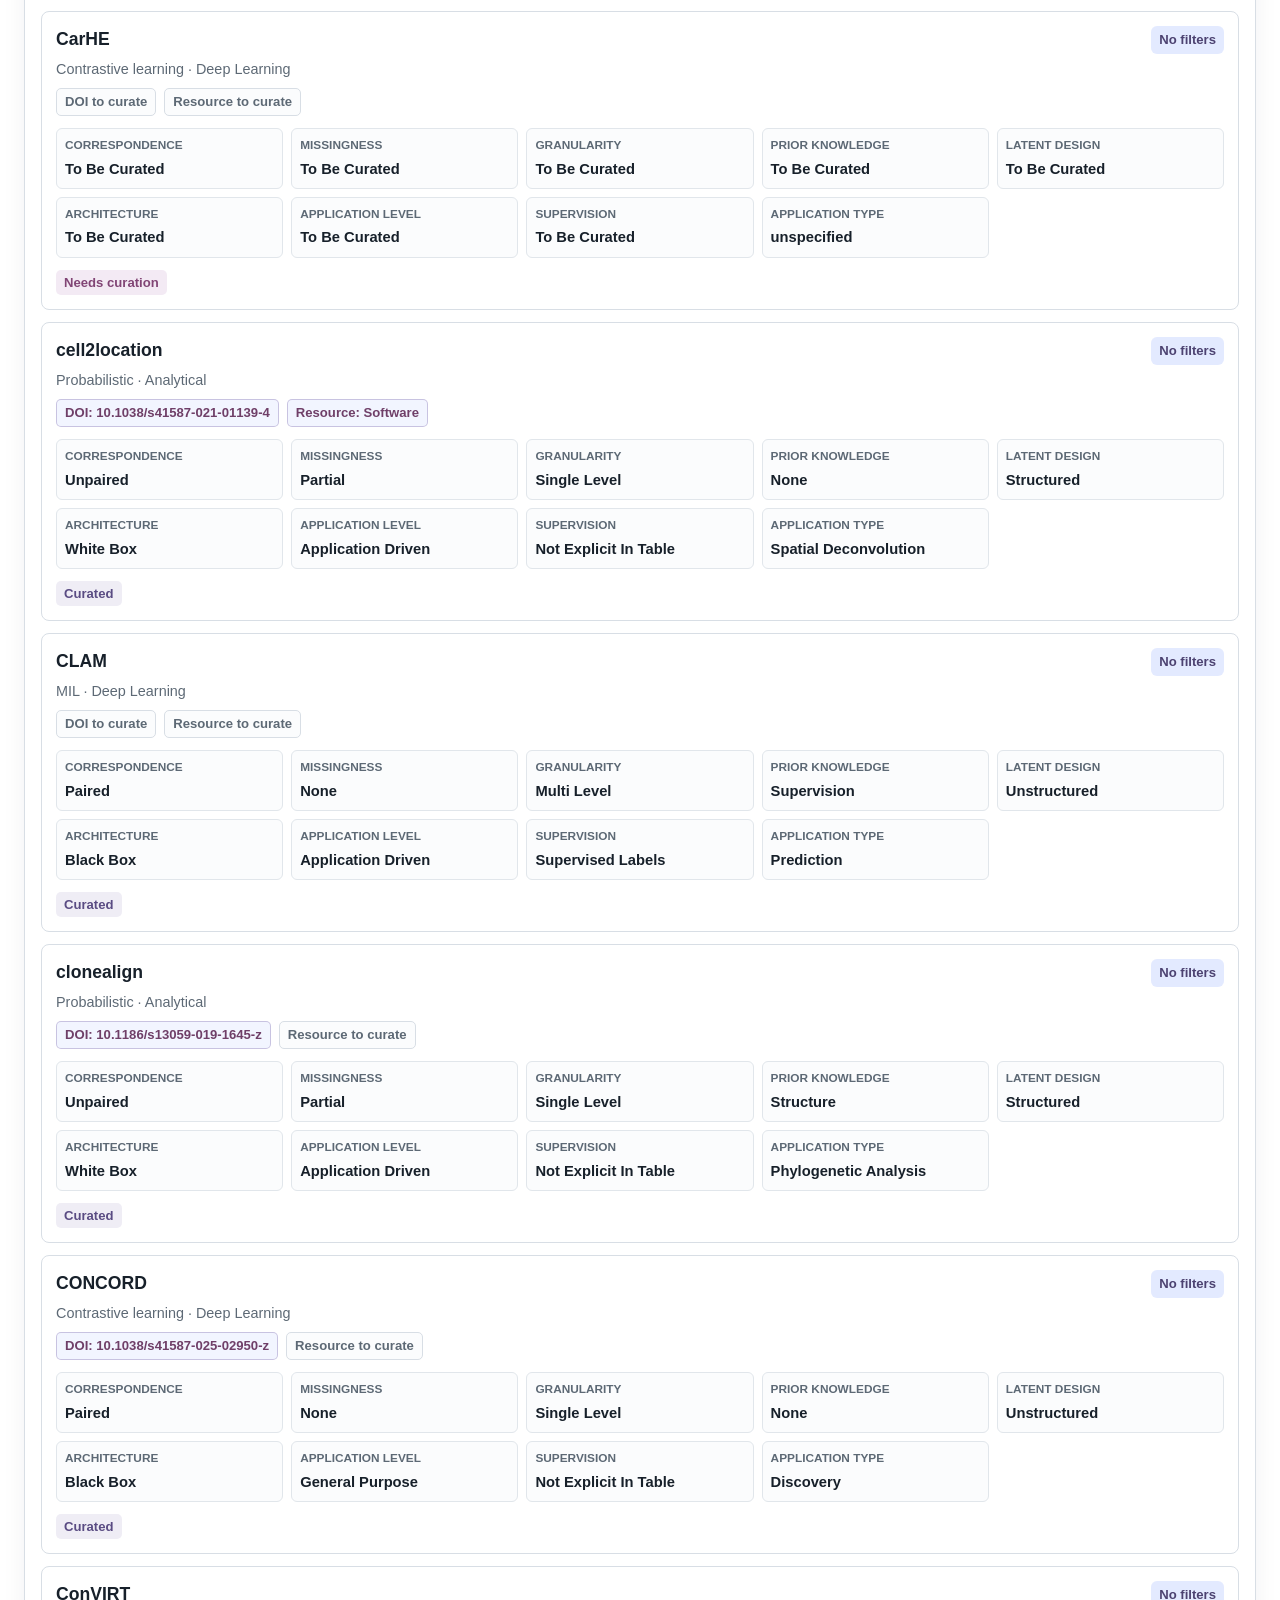
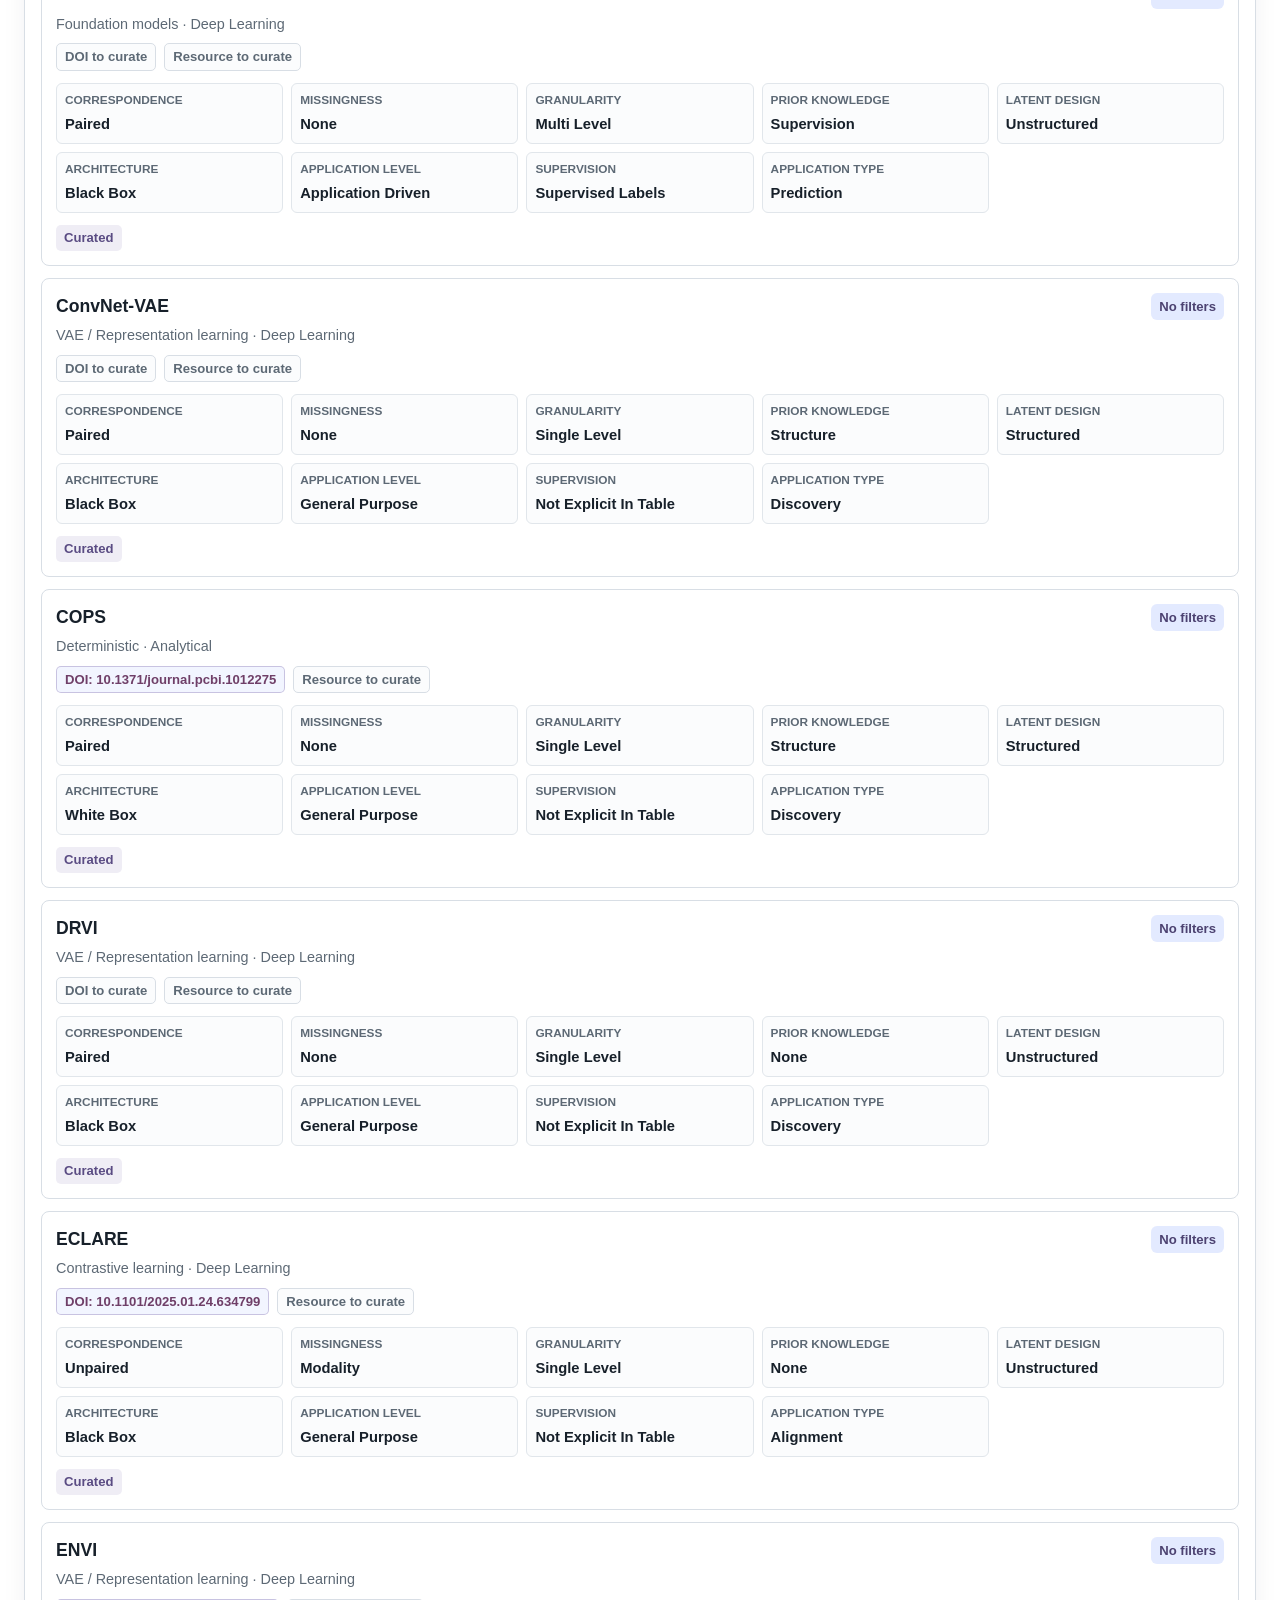
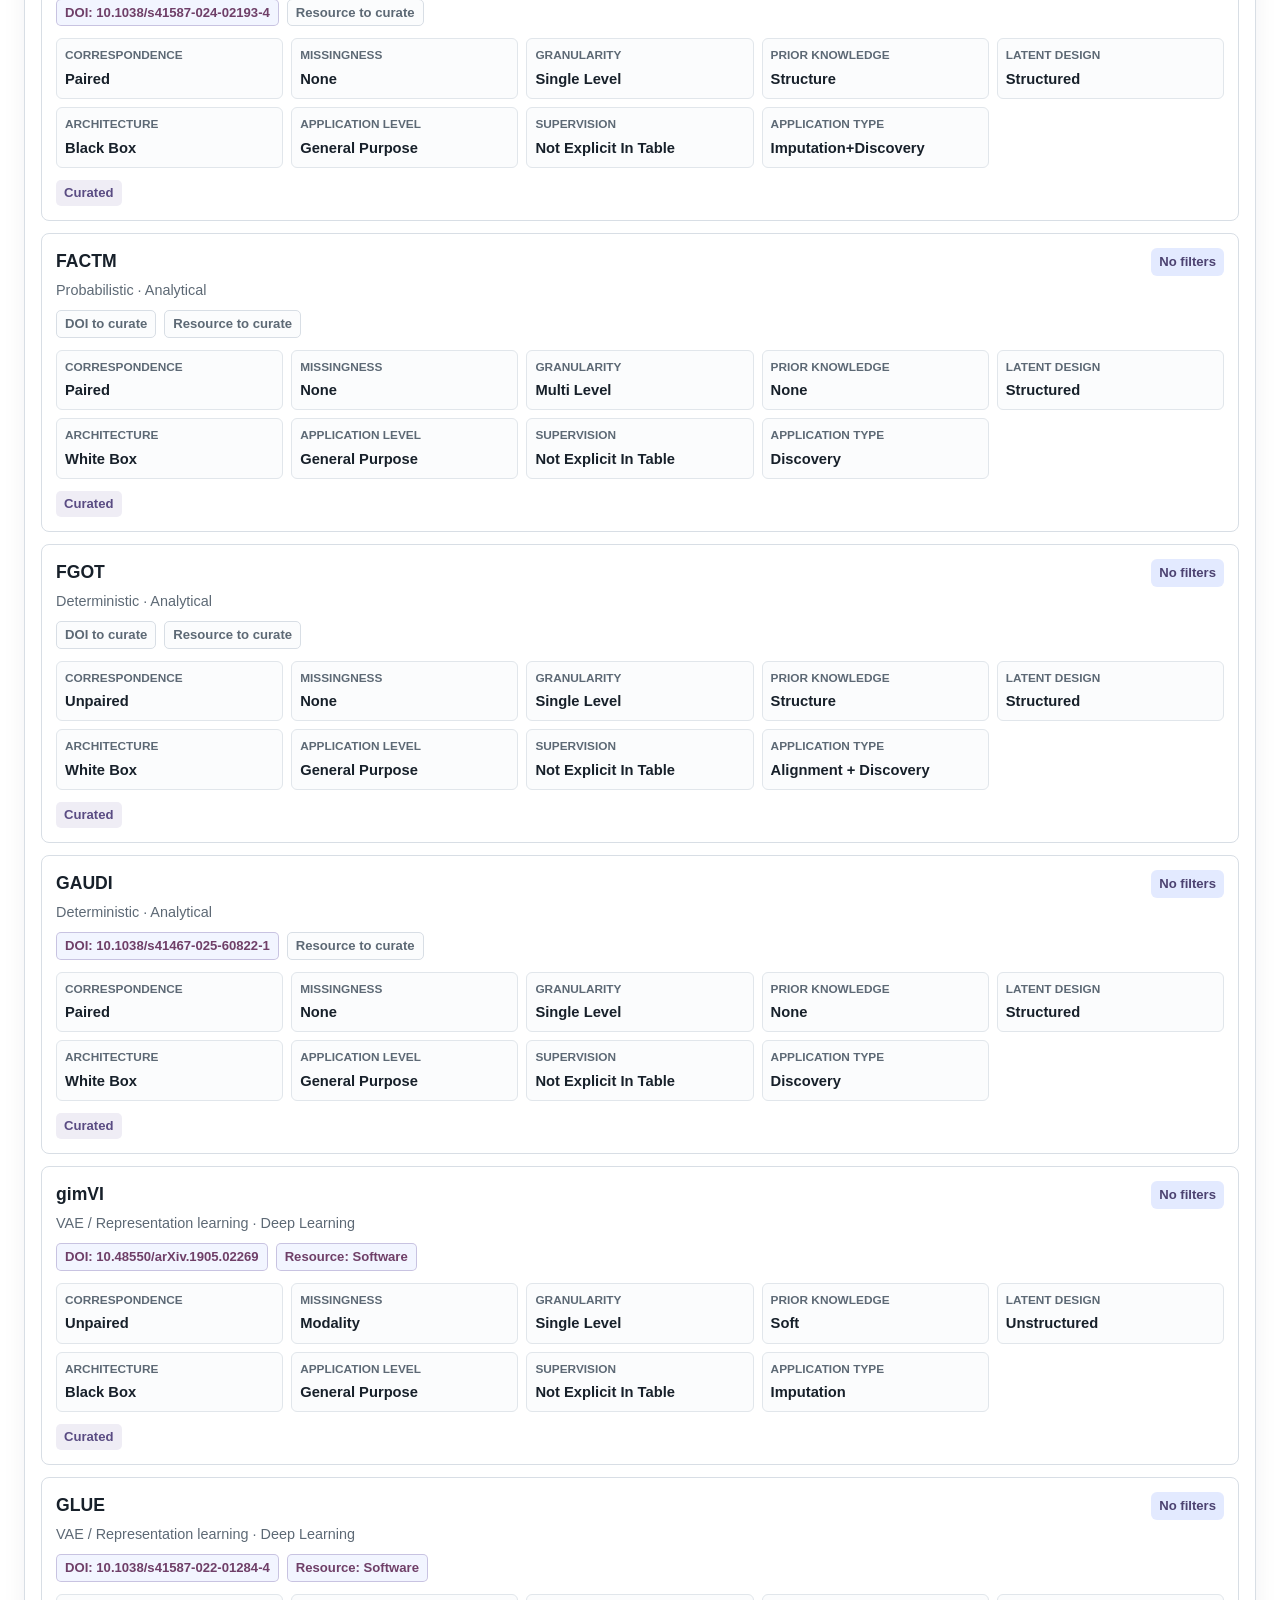
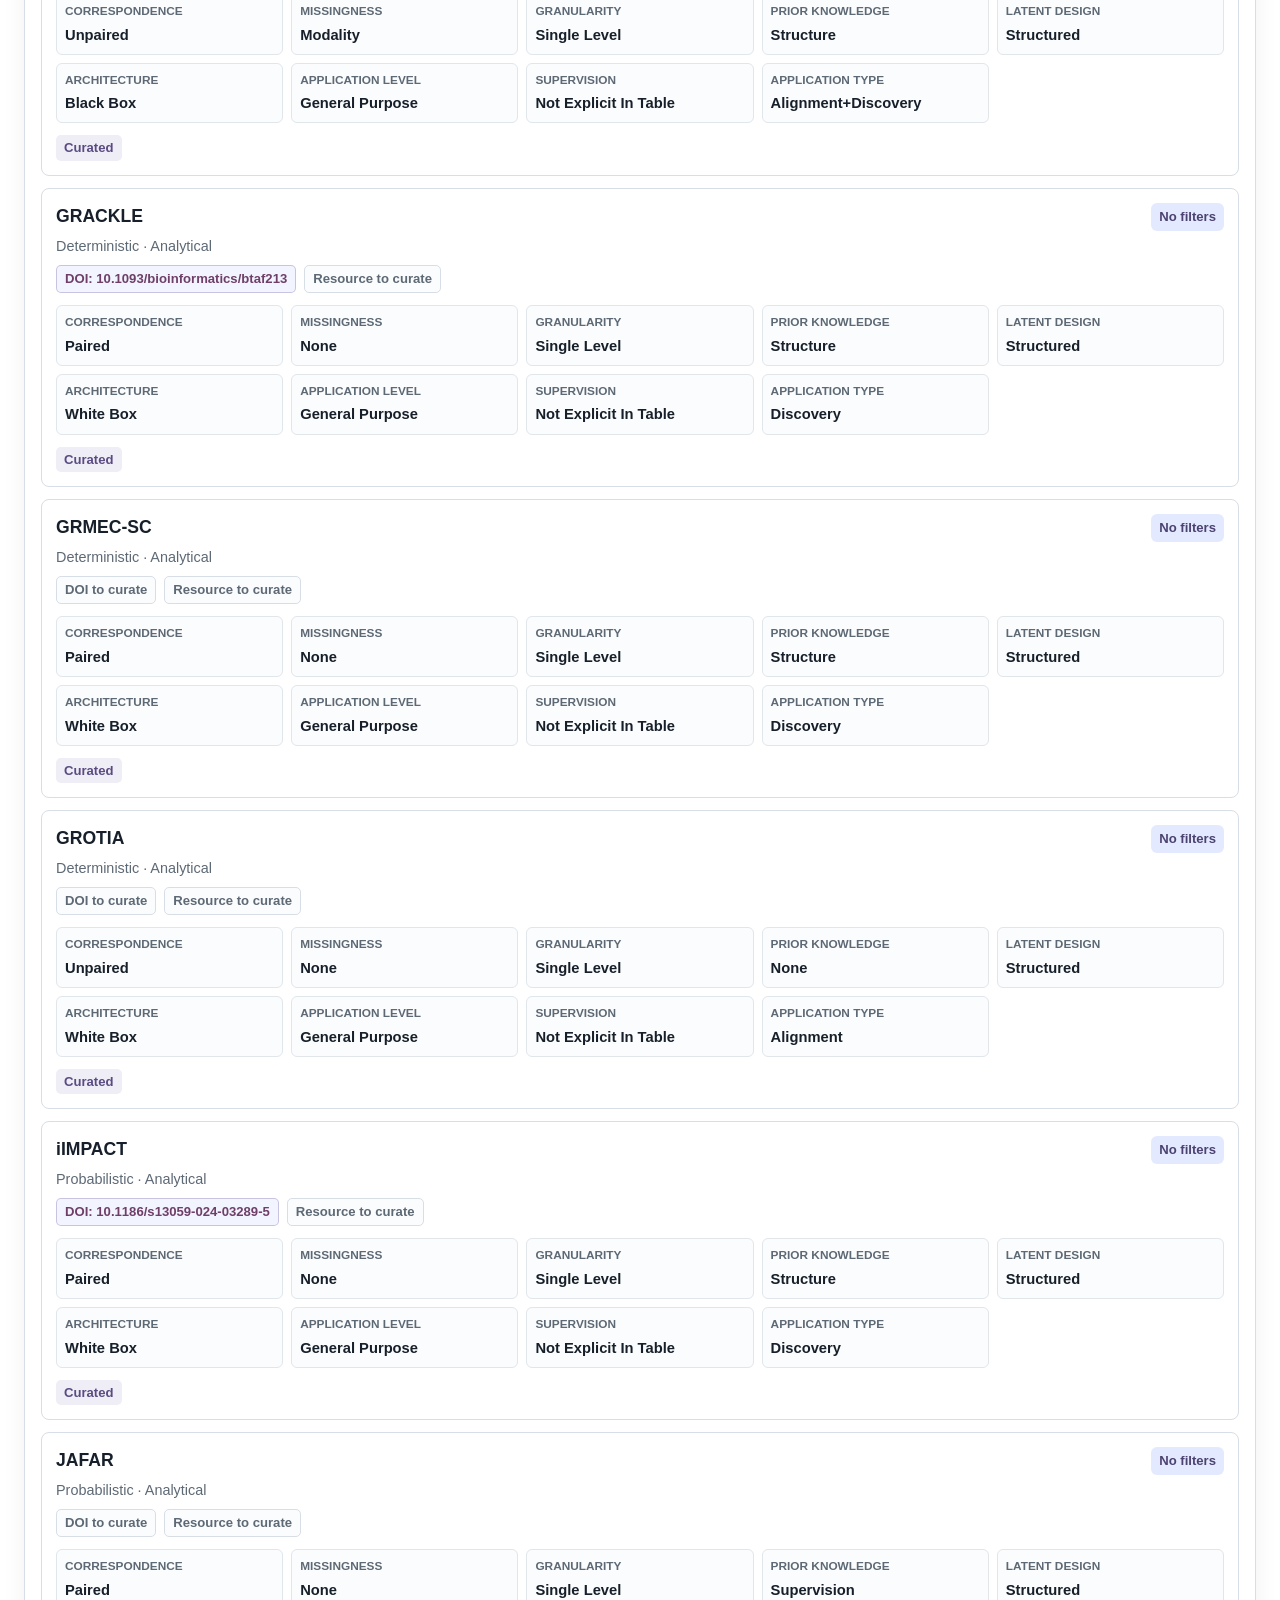
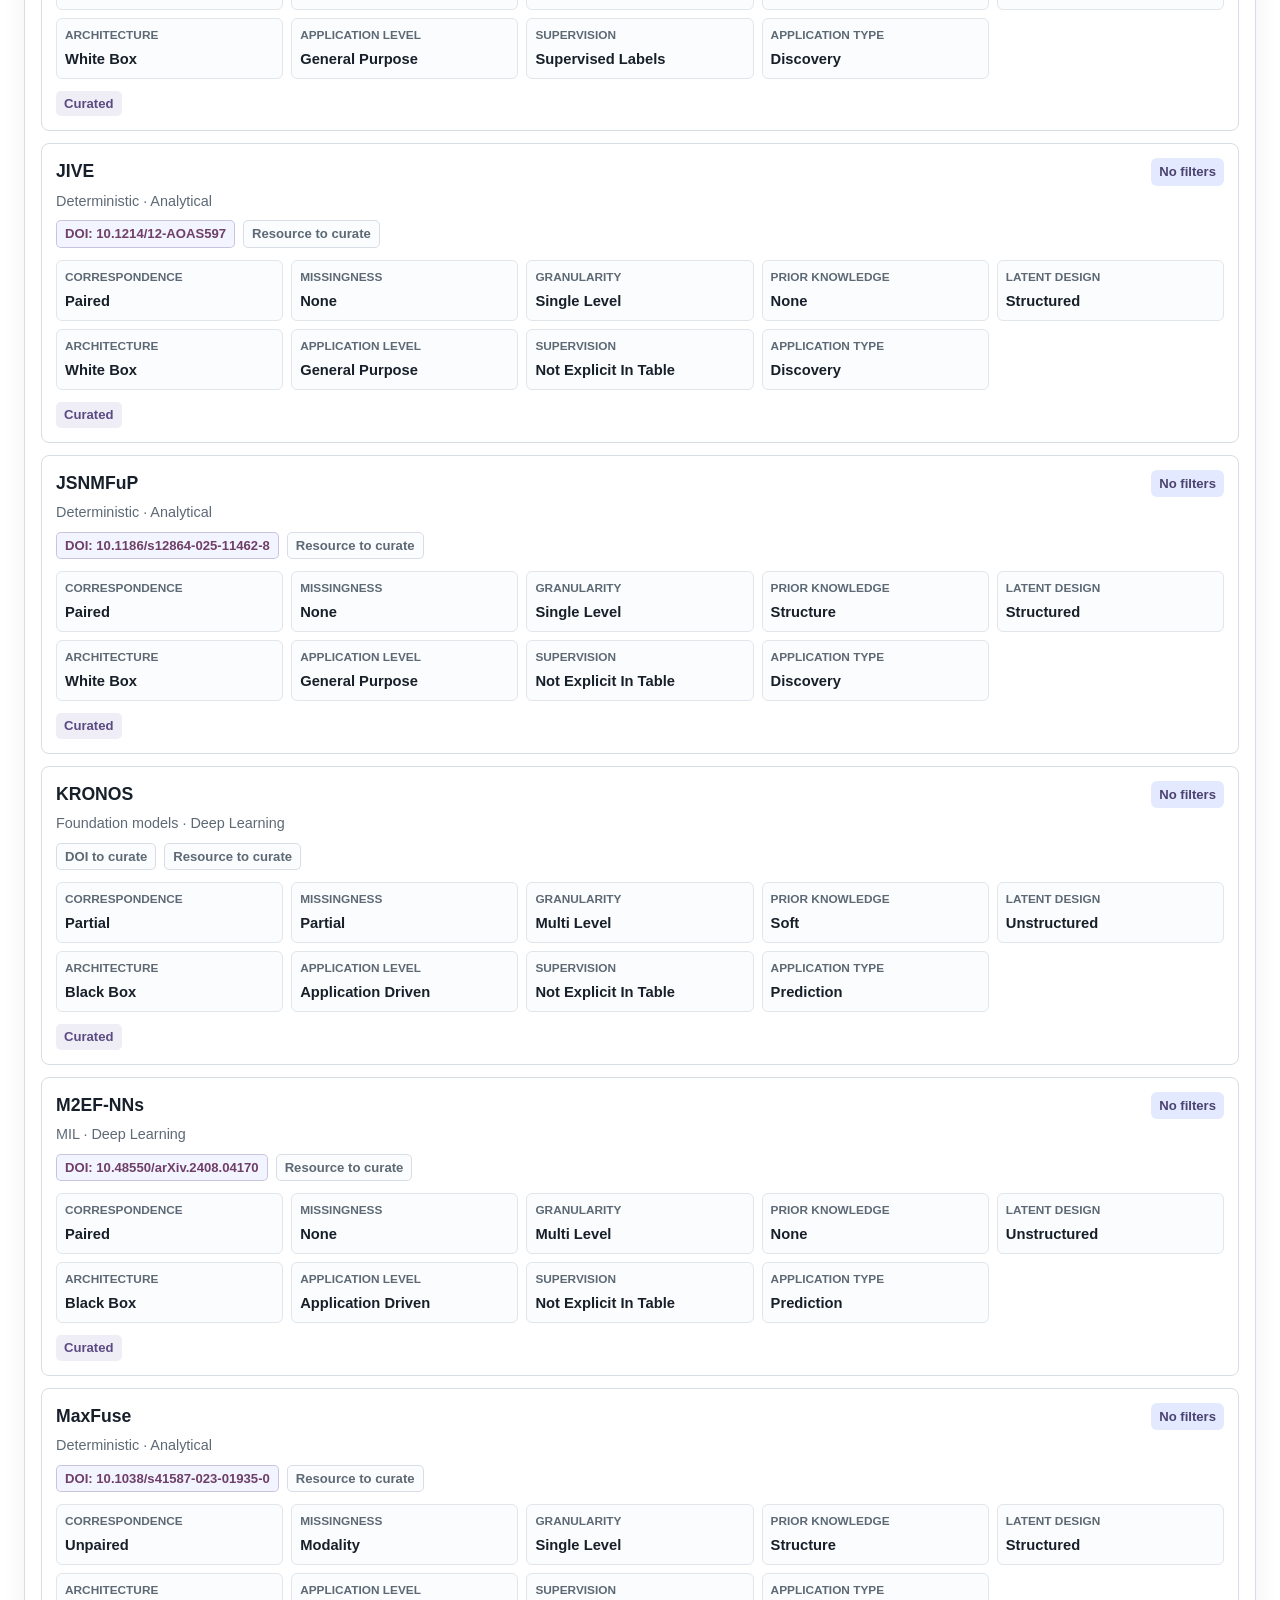
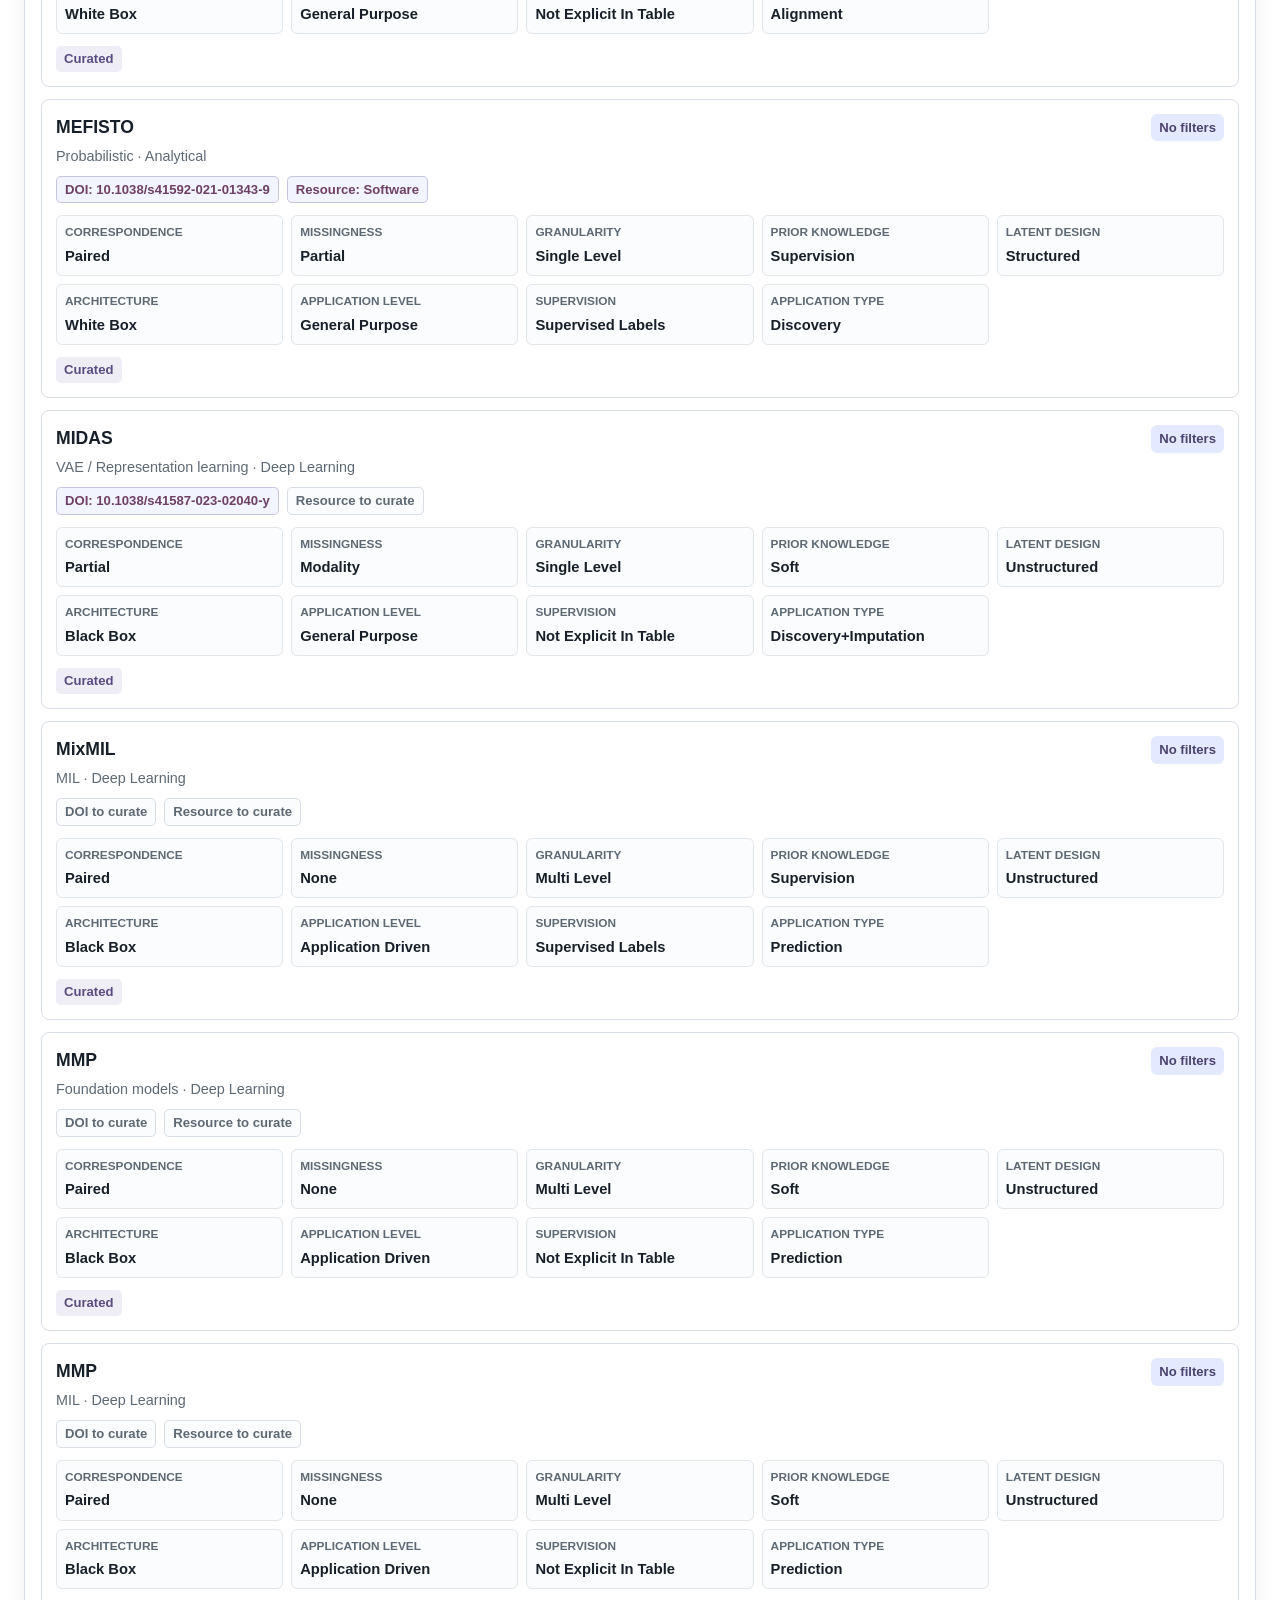
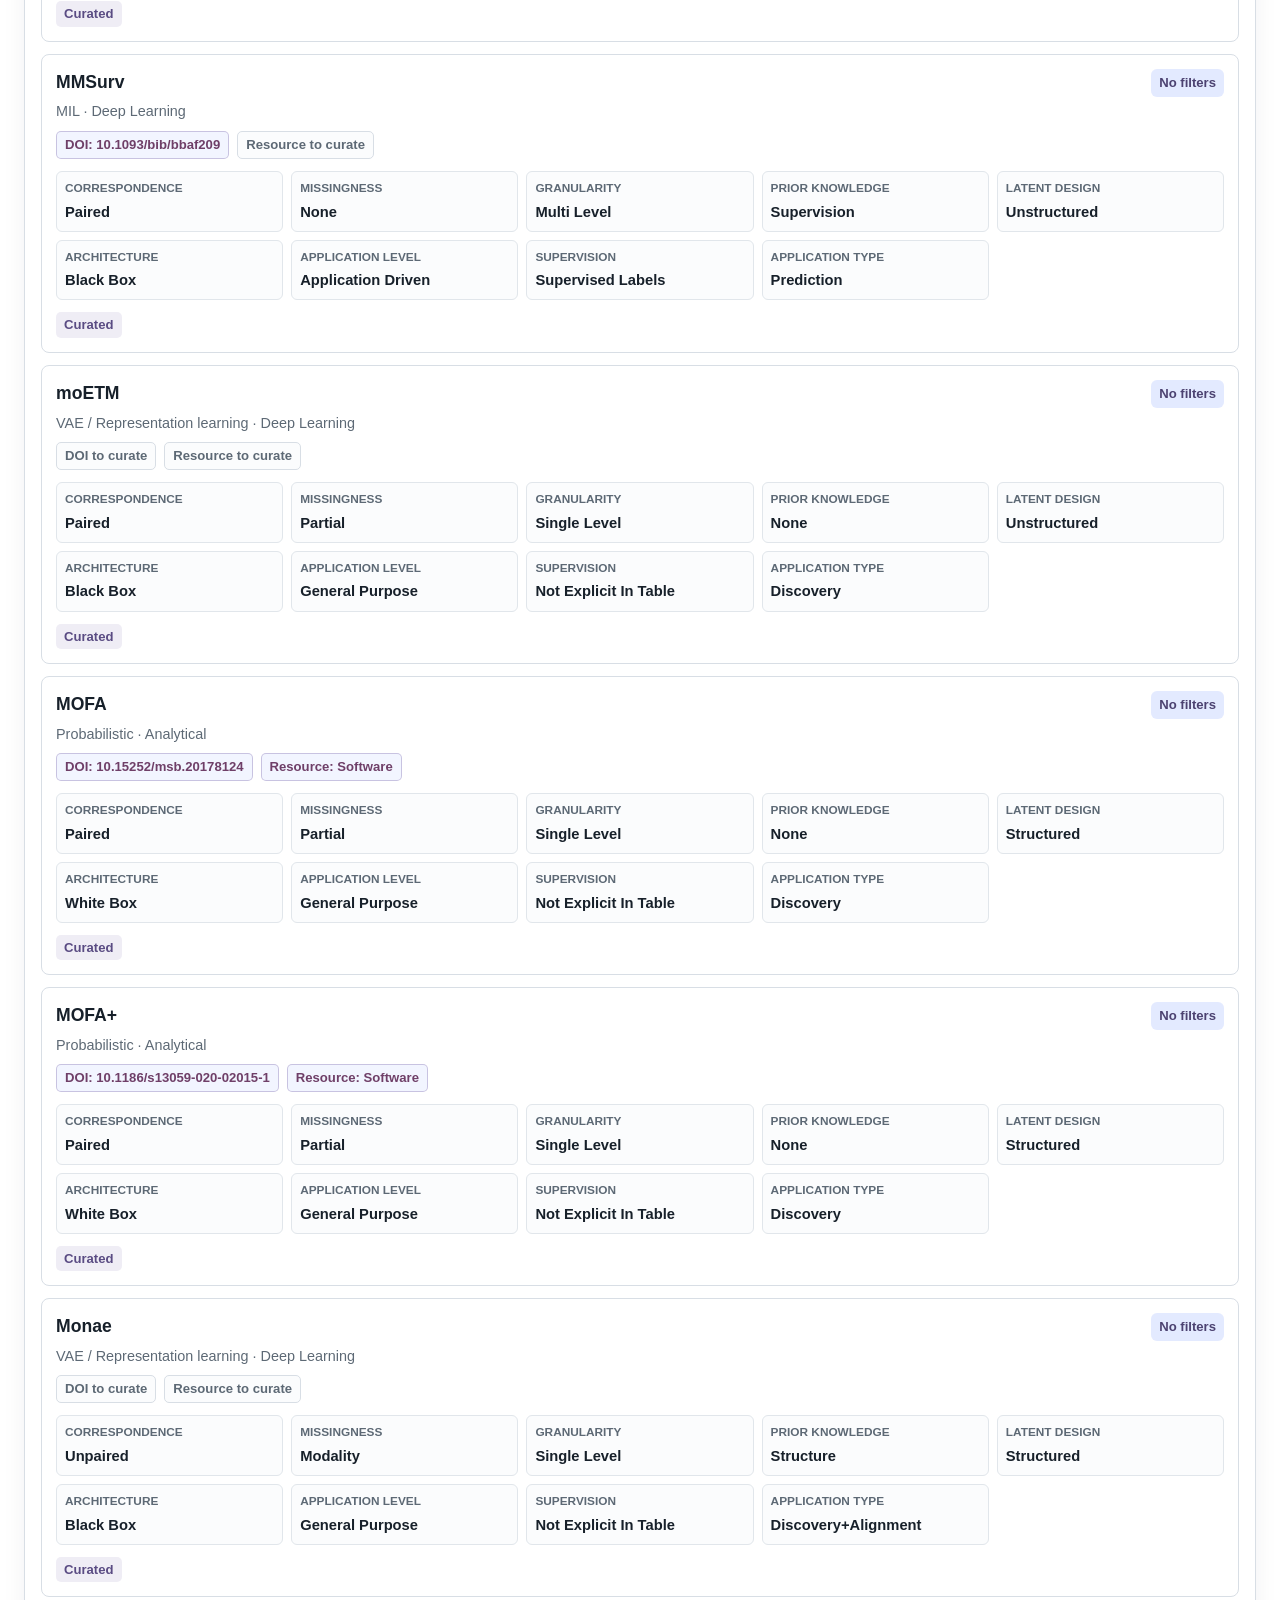
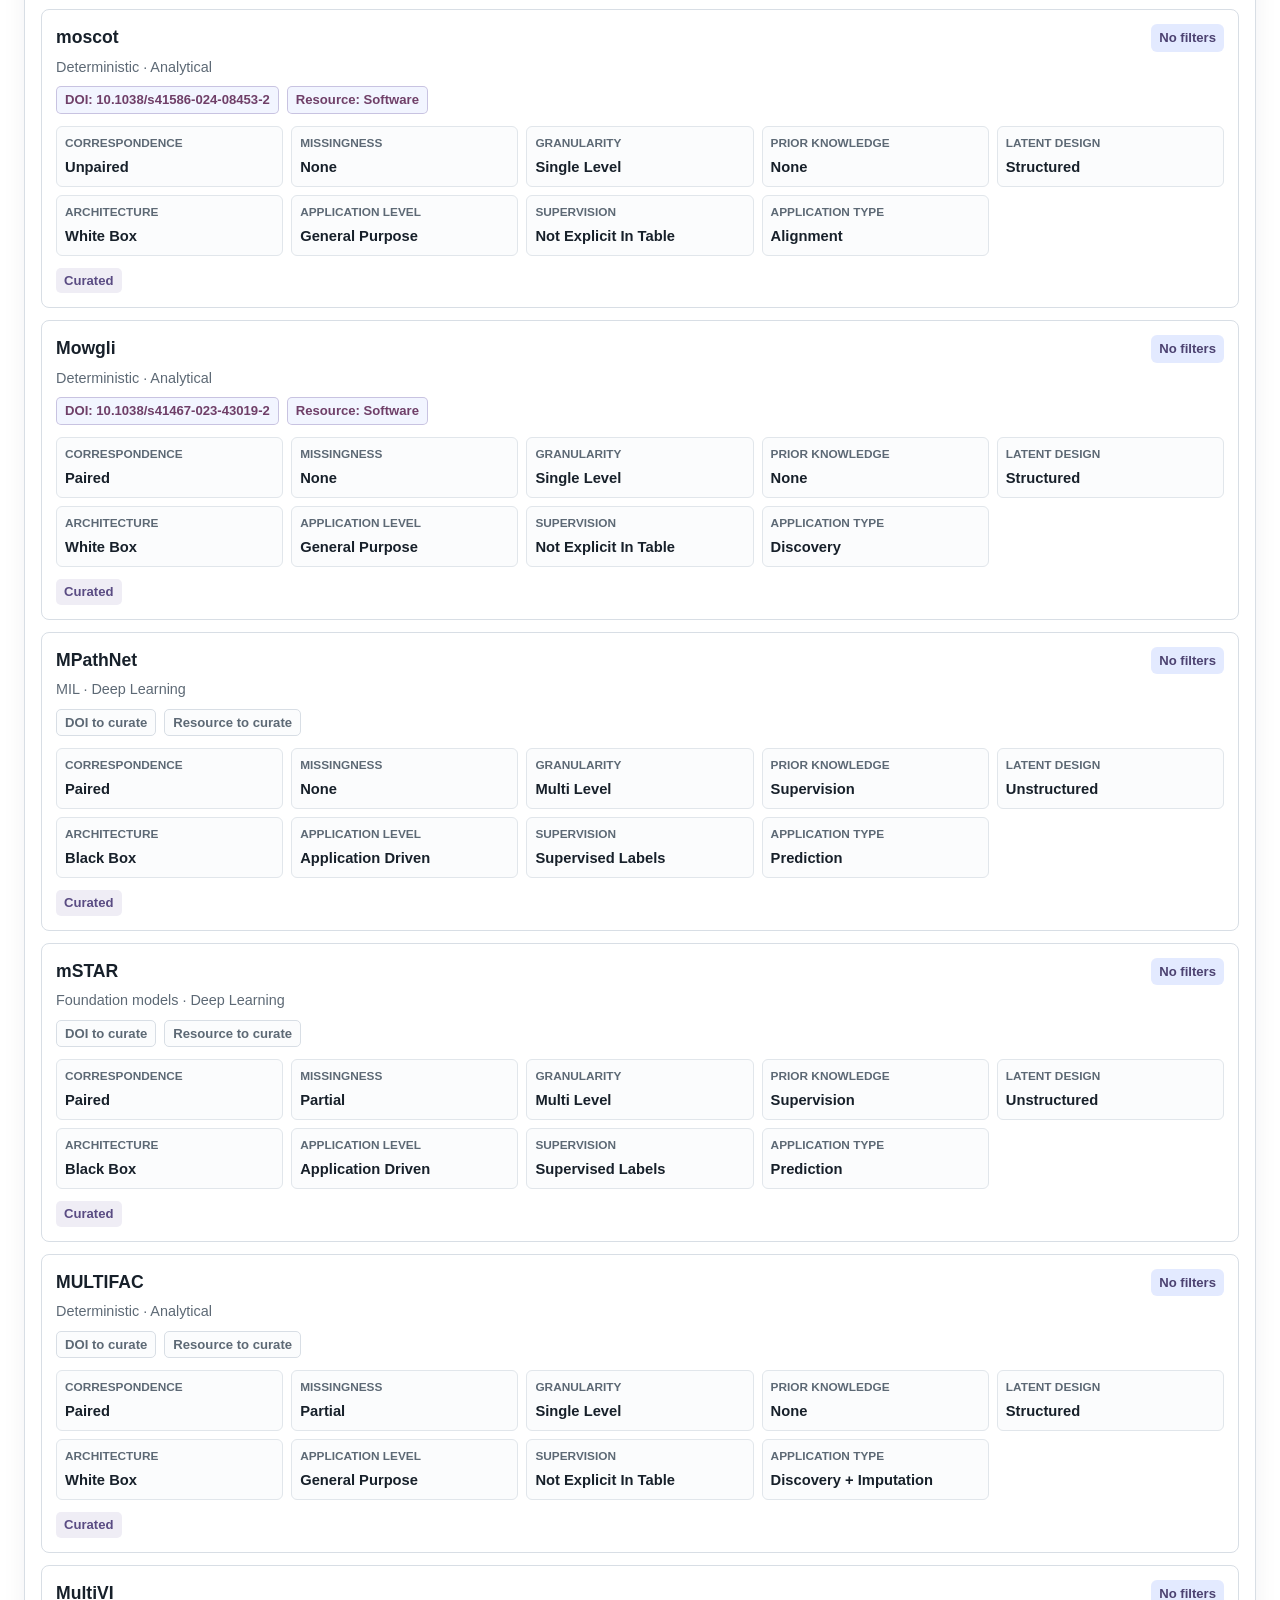
==== commit 88600ff8: "Add publication links and figure palette" ====
--- a/index.html
+++ b/index.html
@@ -60,12 +60,12 @@
             <span class="metric-label">visible after filters</span>
           </div>
           <div>
-            <span class="metric" id="familyCount">0</span>
-            <span class="metric-label">method families</span>
-          </div>
-          <div>
-            <span class="metric" id="curationCount">0</span>
-            <span class="metric-label">rows need curation</span>
+            <span class="metric" id="doiCount">0</span>
+            <span class="metric-label">publication links</span>
+          </div>
+          <div>
+            <span class="metric" id="resourceCount">0</span>
+            <span class="metric-label">resource links</span>
           </div>
         </div>
 
@@ -193,6 +193,14 @@
             <input id="suggestCitation" type="text" placeholder="DOI, preprint, repository, or paper URL" />
           </label>
           <label class="field">
+            <span>Online tool/resource</span>
+            <input id="suggestResourceUrl" type="text" placeholder="GitHub, package, web service, or documentation URL" />
+          </label>
+          <label class="field">
+            <span>Resource type</span>
+            <input id="suggestResourceType" type="text" placeholder="software, package, web service, documentation" />
+          </label>
+          <label class="field">
             <span>Method family</span>
             <select id="suggestFamily"></select>
           </label>
--- a/styles.css
+++ b/styles.css
@@ -4,10 +4,10 @@
   --line: #d8dee5;
   --panel: #ffffff;
   --soft: #f8fafb;
-  --blue: #1774d1;
-  --teal: #30b8ad;
-  --green: #6aa64b;
-  --magenta: #b76aa7;
+  --violet: #a79ac8;
+  --lavender: #c2d1ff;
+  --plum: #a05590;
+  --mauve: #b27eb9;
   --shadow: 0 10px 24px rgba(26, 36, 48, 0.06);
 }
 
@@ -25,7 +25,7 @@
 }
 
 a {
-  color: var(--blue);
+  color: var(--plum);
   text-decoration: none;
 }
 
@@ -50,7 +50,7 @@
 
 .eyebrow {
   margin: 0 0 8px;
-  color: var(--teal);
+  color: var(--plum);
   font-size: 0.78rem;
   font-weight: 700;
   letter-spacing: 0.08em;
@@ -59,7 +59,7 @@
 
 .section-kicker {
   margin: 0 0 8px;
-  color: var(--teal);
+  color: var(--plum);
   font-size: 0.76rem;
   font-weight: 700;
   letter-spacing: 0.07em;
@@ -116,8 +116,8 @@
 }
 
 .button.primary {
-  border-color: var(--blue);
-  background: var(--blue);
+  border-color: var(--plum);
+  background: var(--plum);
   color: #ffffff;
 }
 
@@ -128,7 +128,7 @@
 .button:hover,
 button:hover {
   text-decoration: none;
-  box-shadow: 0 0 0 3px rgba(11, 91, 211, 0.12);
+  box-shadow: 0 0 0 3px rgba(194, 209, 255, 0.65);
 }
 
 .link-button {
@@ -136,7 +136,7 @@
   border: 0;
   padding: 0;
   background: transparent;
-  color: var(--blue);
+  color: var(--plum);
 }
 
 main {
@@ -339,14 +339,14 @@
 textarea:focus,
 button:focus-visible,
 a:focus-visible {
-  outline: 3px solid rgba(47, 185, 173, 0.28);
+  outline: 3px solid rgba(194, 209, 255, 0.75);
   outline-offset: 2px;
 }
 
 .filter-note {
   margin-top: 0;
   padding: 10px;
-  border-left: 3px solid var(--green);
+  border-left: 3px solid var(--violet);
   background: #f5fbfa;
   color: var(--muted);
   font-size: 0.84rem;
@@ -409,8 +409,8 @@
   min-width: 68px;
   border-radius: 6px;
   padding: 4px 8px;
-  background: rgba(23, 116, 209, 0.1);
-  color: #11528f;
+  background: rgba(194, 209, 255, 0.45);
+  color: #4c4271;
   font-size: 0.82rem;
   font-weight: 700;
   text-align: center;
@@ -444,6 +444,32 @@
   color: var(--ink);
   font-size: 0.92rem;
   font-weight: 700;
+}
+
+.method-links {
+  display: flex;
+  flex-wrap: wrap;
+  gap: 8px;
+  margin-top: 8px;
+}
+
+.method-link {
+  display: inline-flex;
+  align-items: center;
+  min-height: 26px;
+  border: 1px solid rgba(167, 154, 200, 0.55);
+  border-radius: 5px;
+  padding: 3px 8px;
+  background: rgba(194, 209, 255, 0.22);
+  color: #6f3f68;
+  font-size: 0.82rem;
+  font-weight: 700;
+}
+
+.method-link.missing {
+  border-color: #d8dee5;
+  background: #fbfcfd;
+  color: var(--muted);
 }
 
 .status {
@@ -457,12 +483,12 @@
 }
 
 .status.curated {
-  background: rgba(106, 166, 75, 0.13);
-  color: #3f6f2a;
+  background: rgba(167, 154, 200, 0.18);
+  color: #5a4c83;
 }
 
 .status.needs-curation {
-  background: rgba(183, 106, 167, 0.14);
+  background: rgba(178, 126, 185, 0.16);
   color: #814575;
 }
 
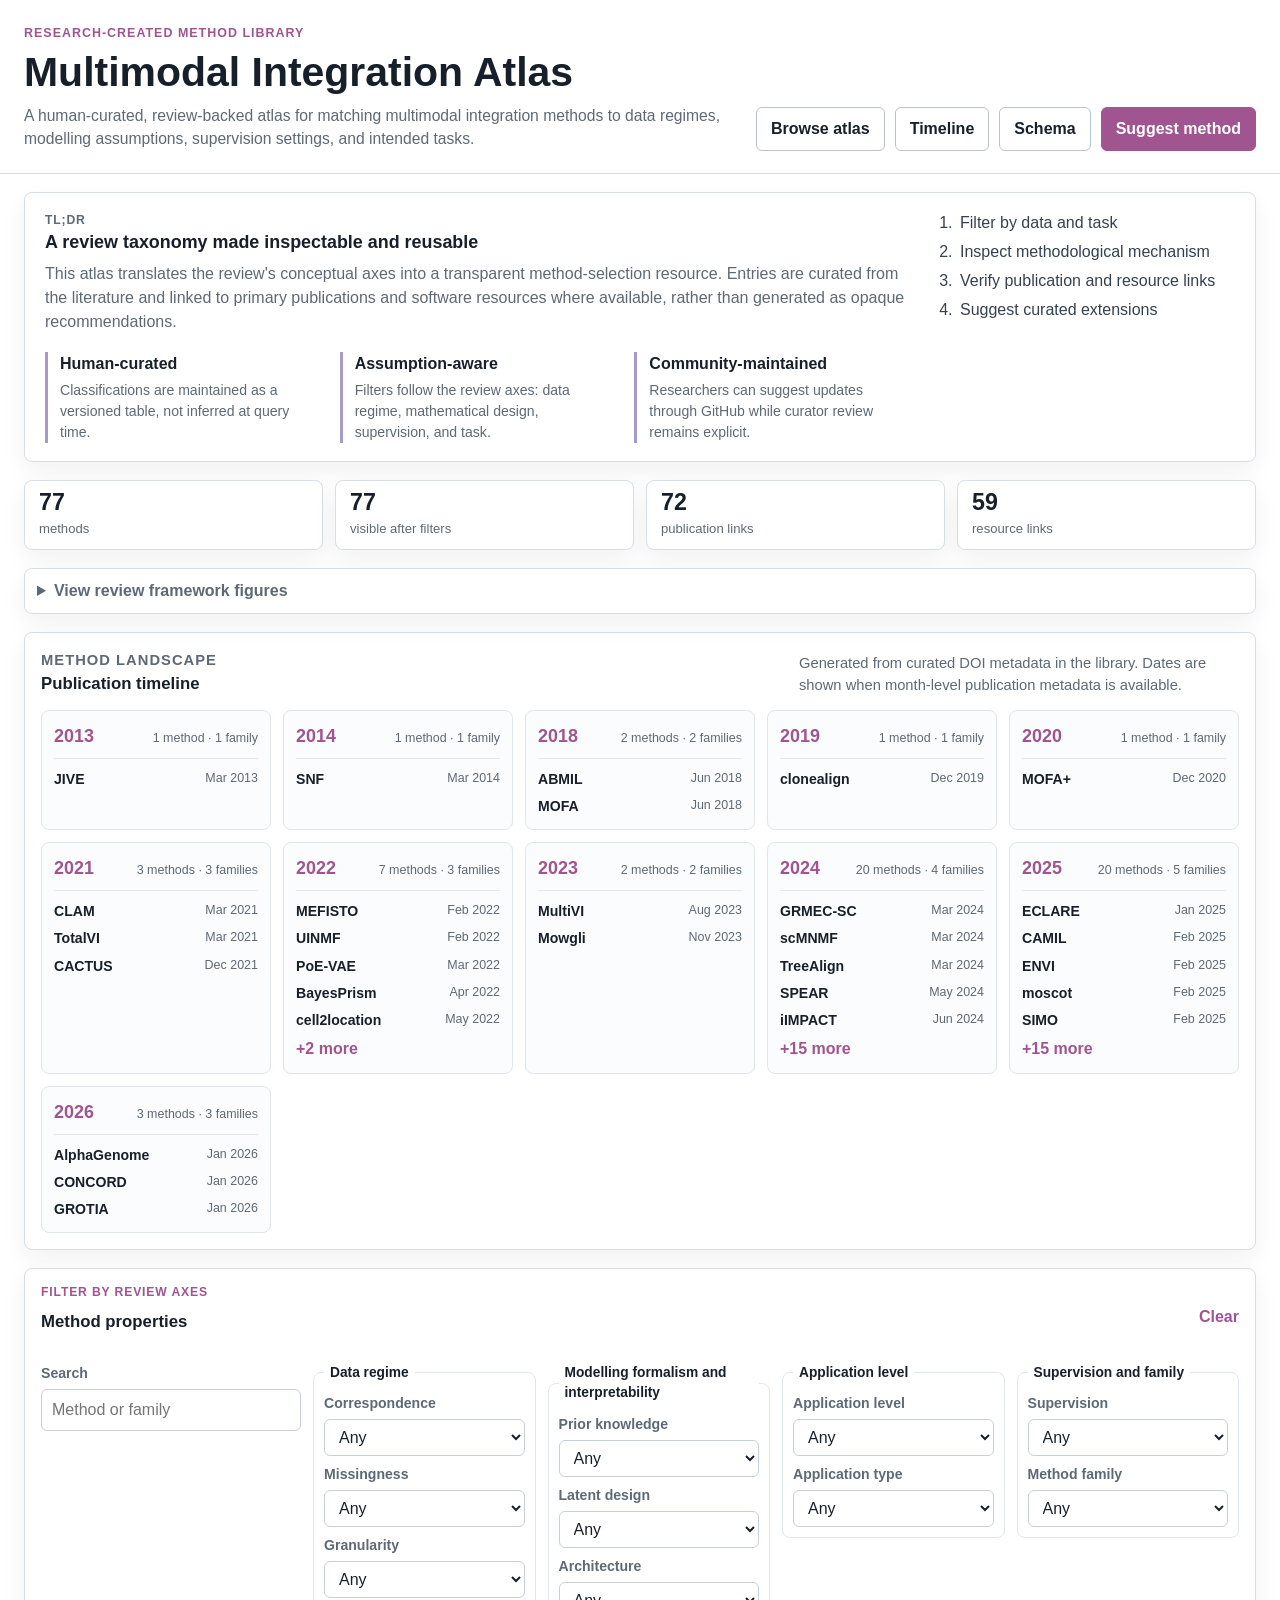
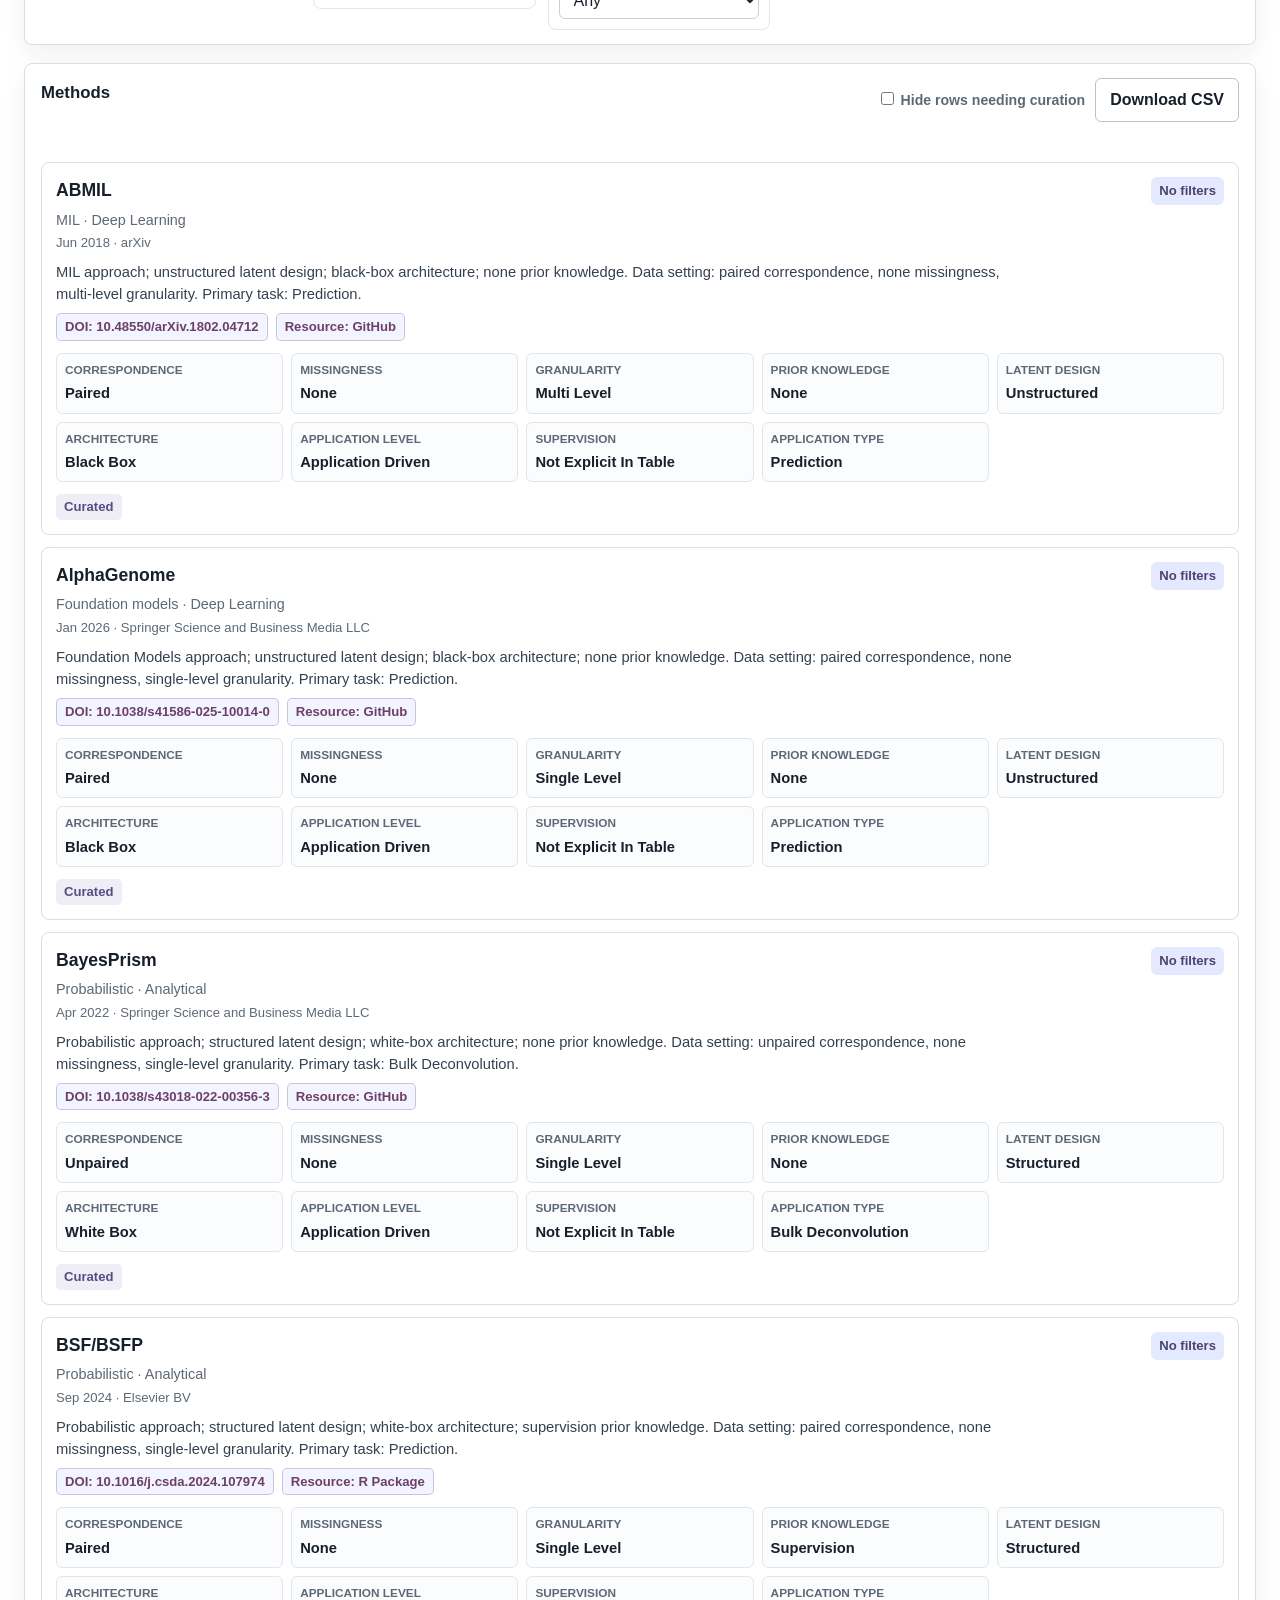
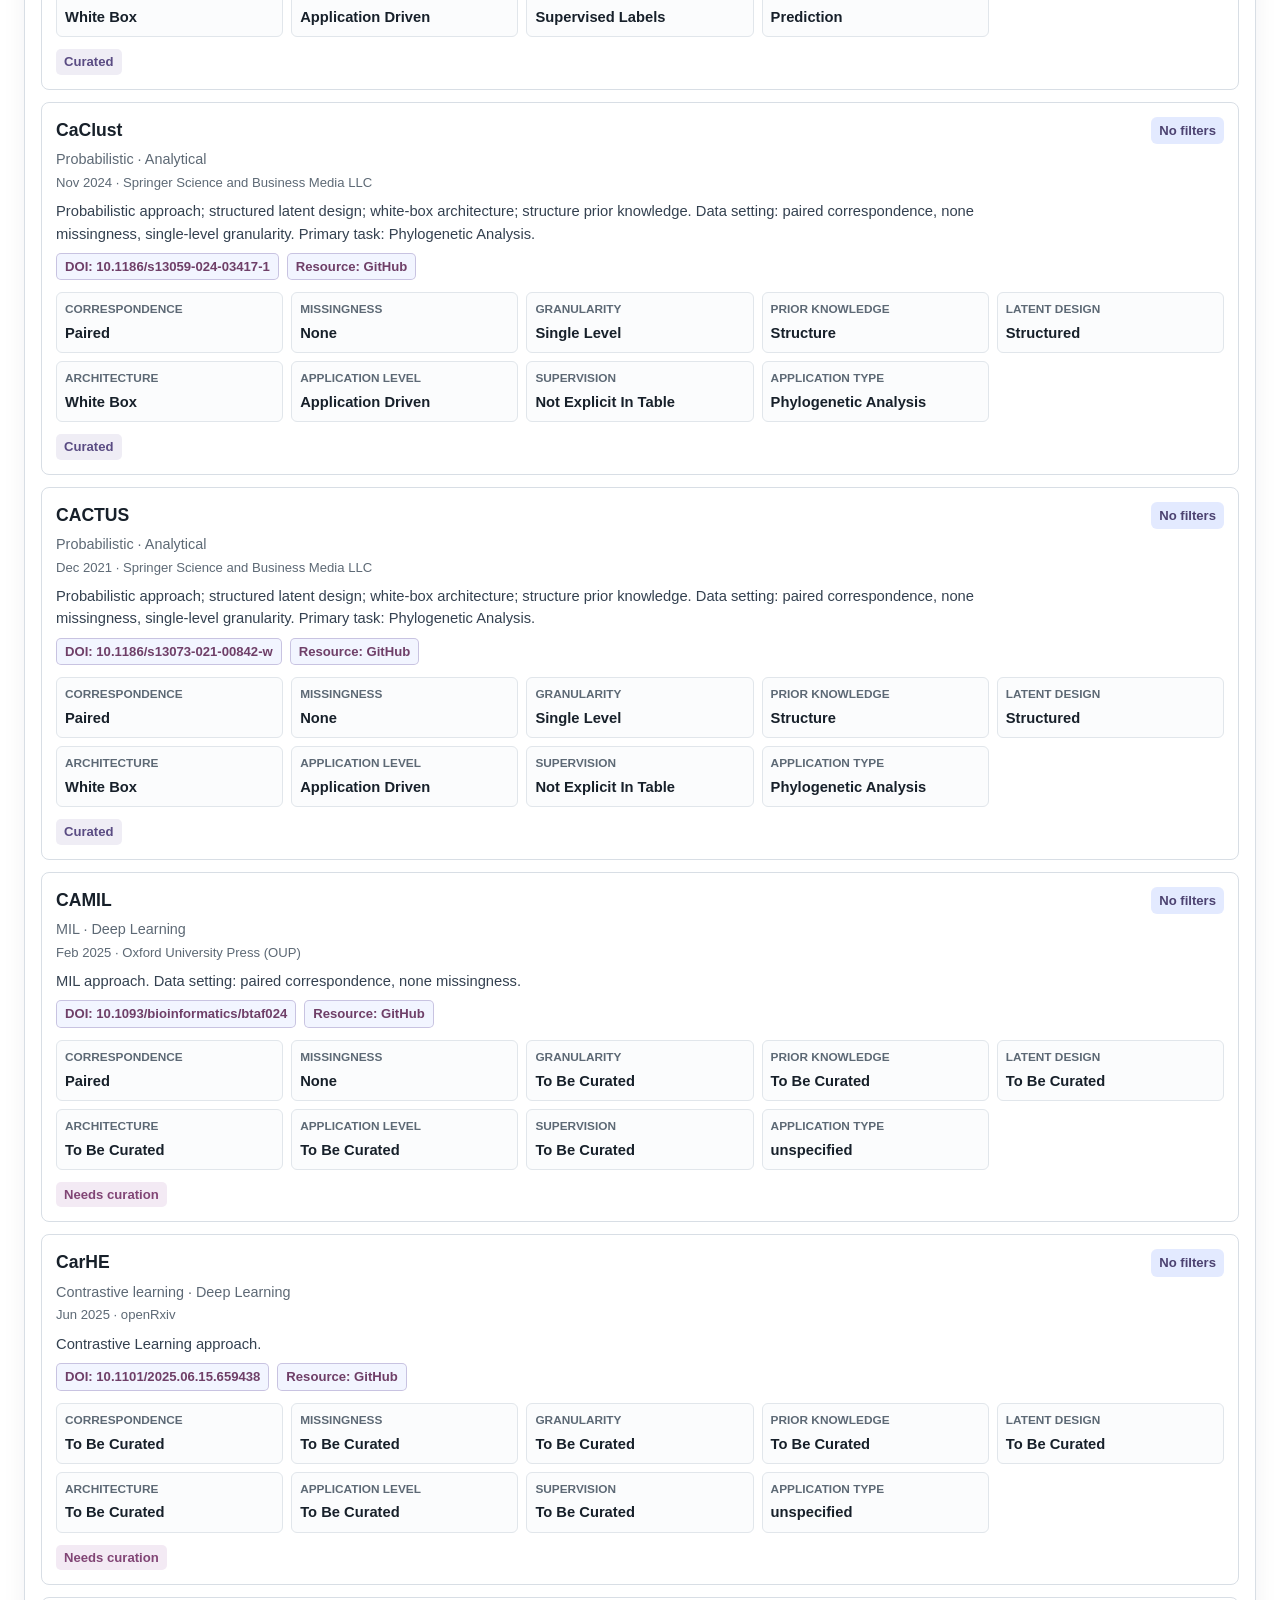
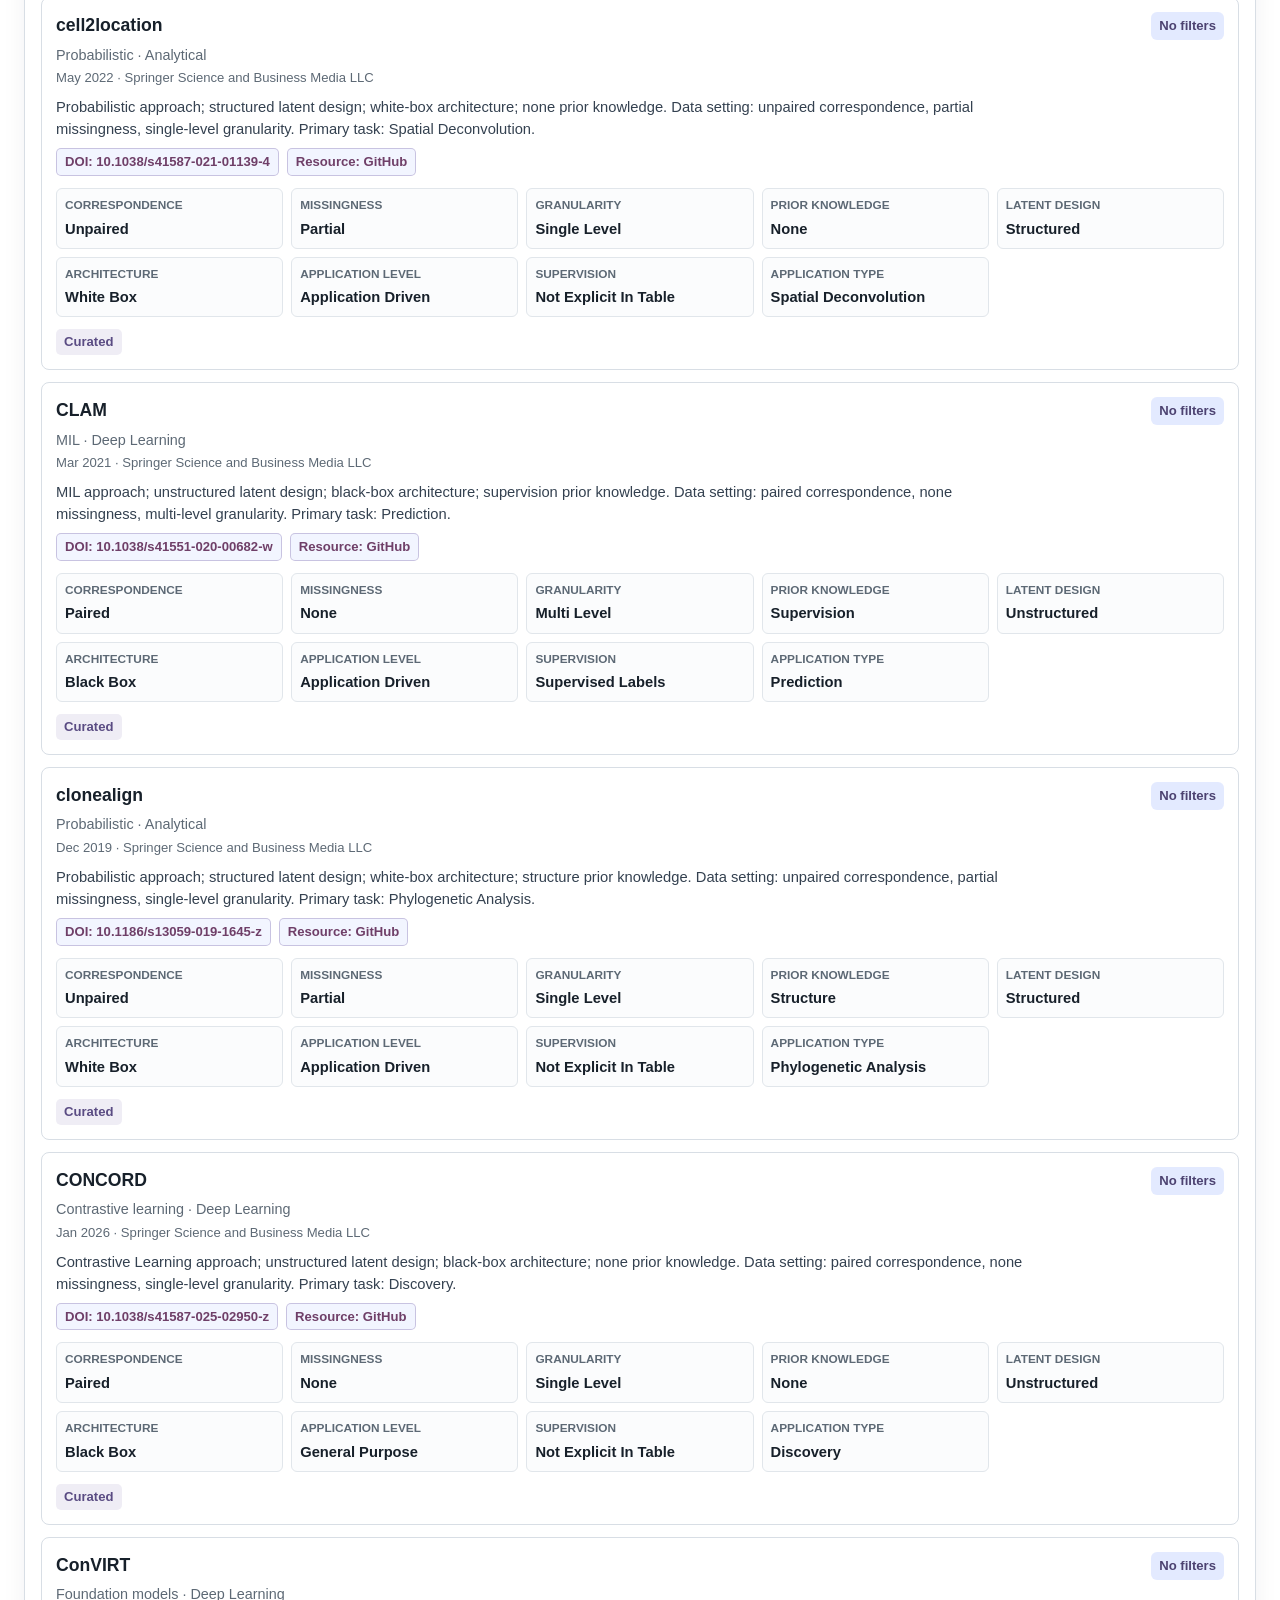
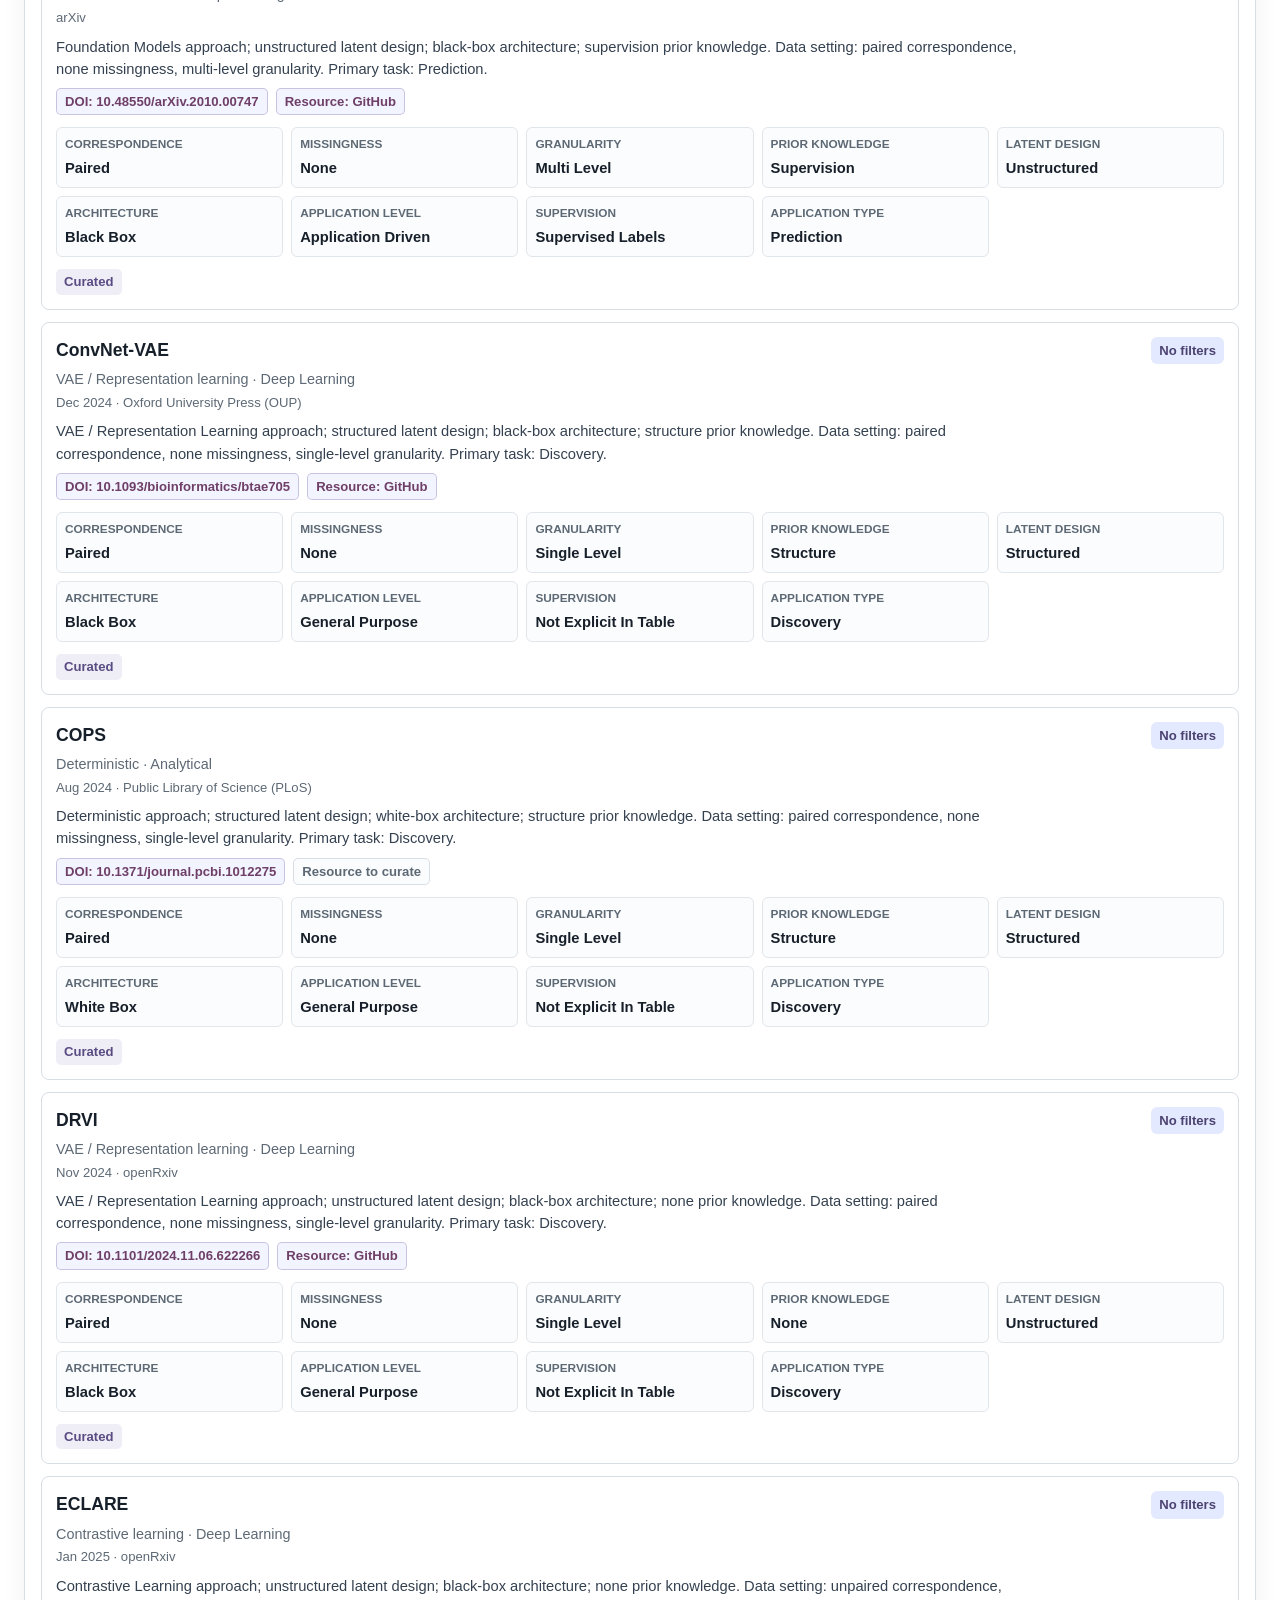
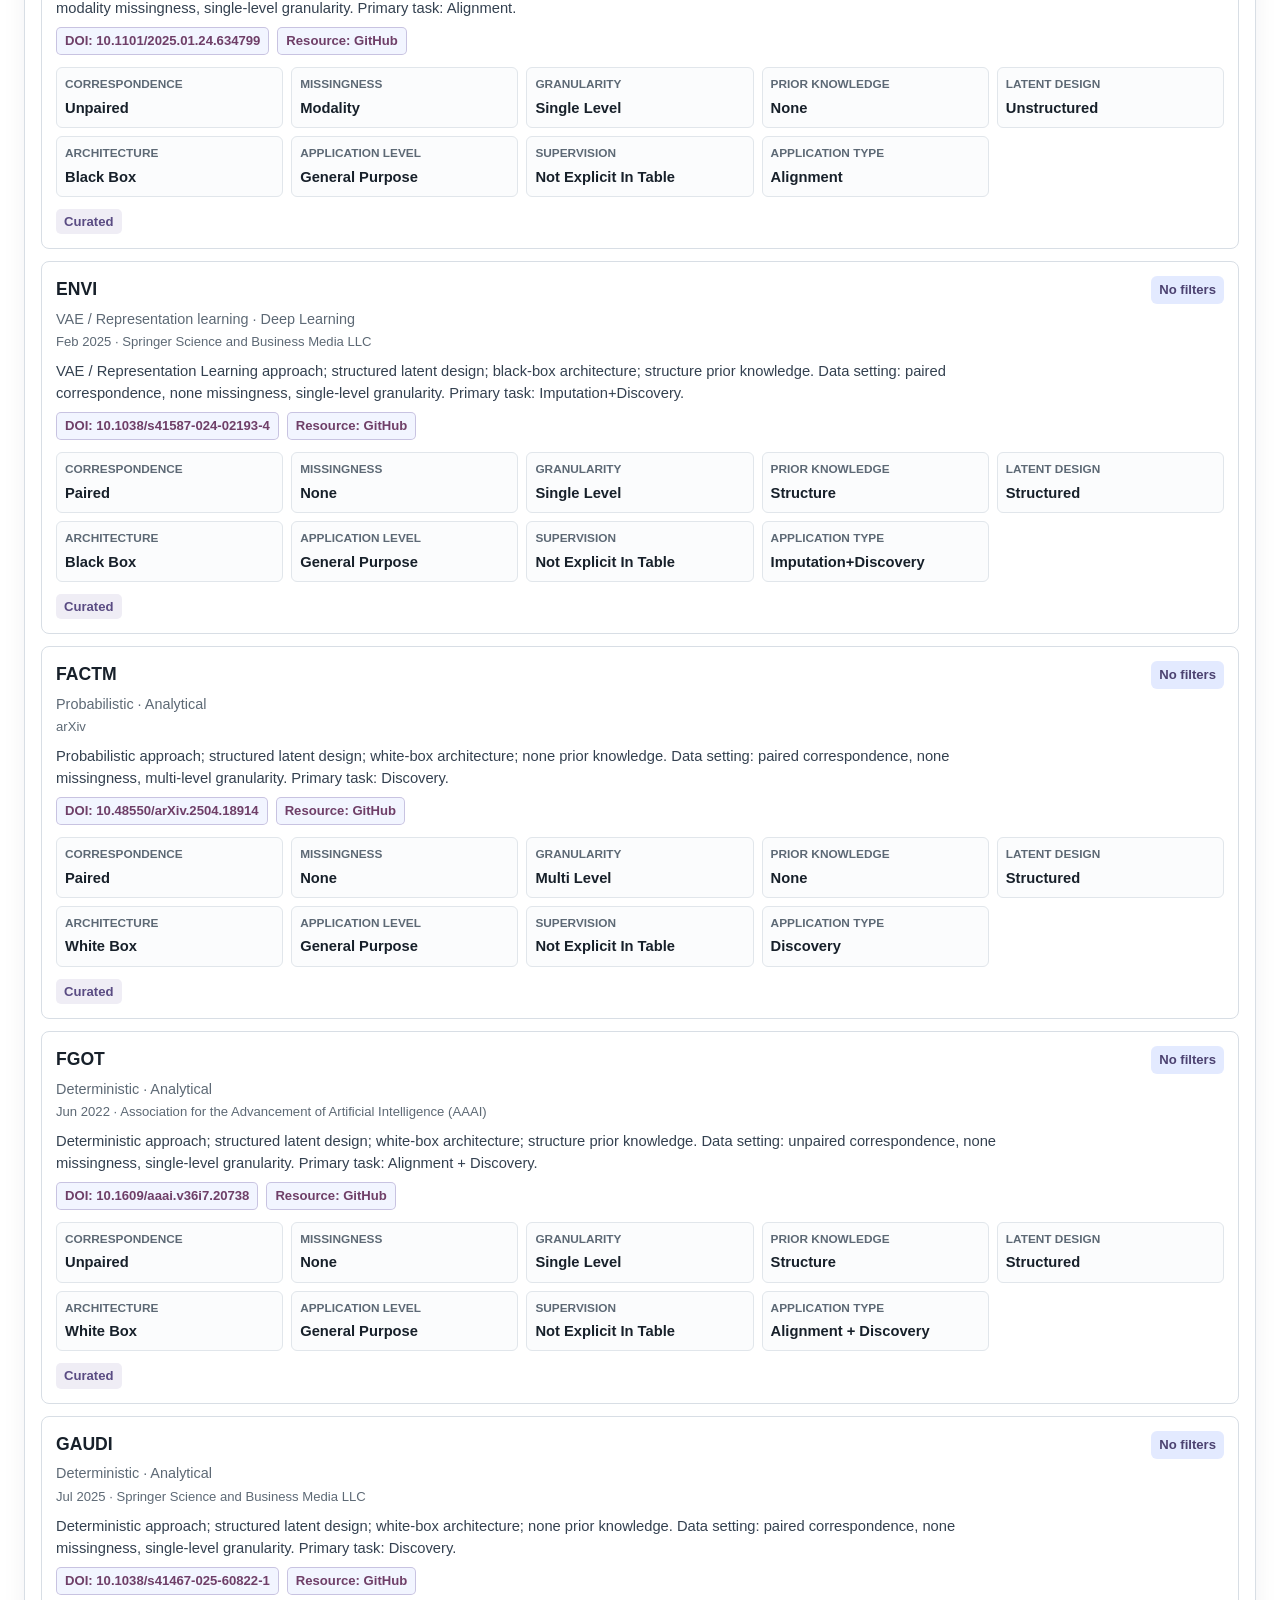
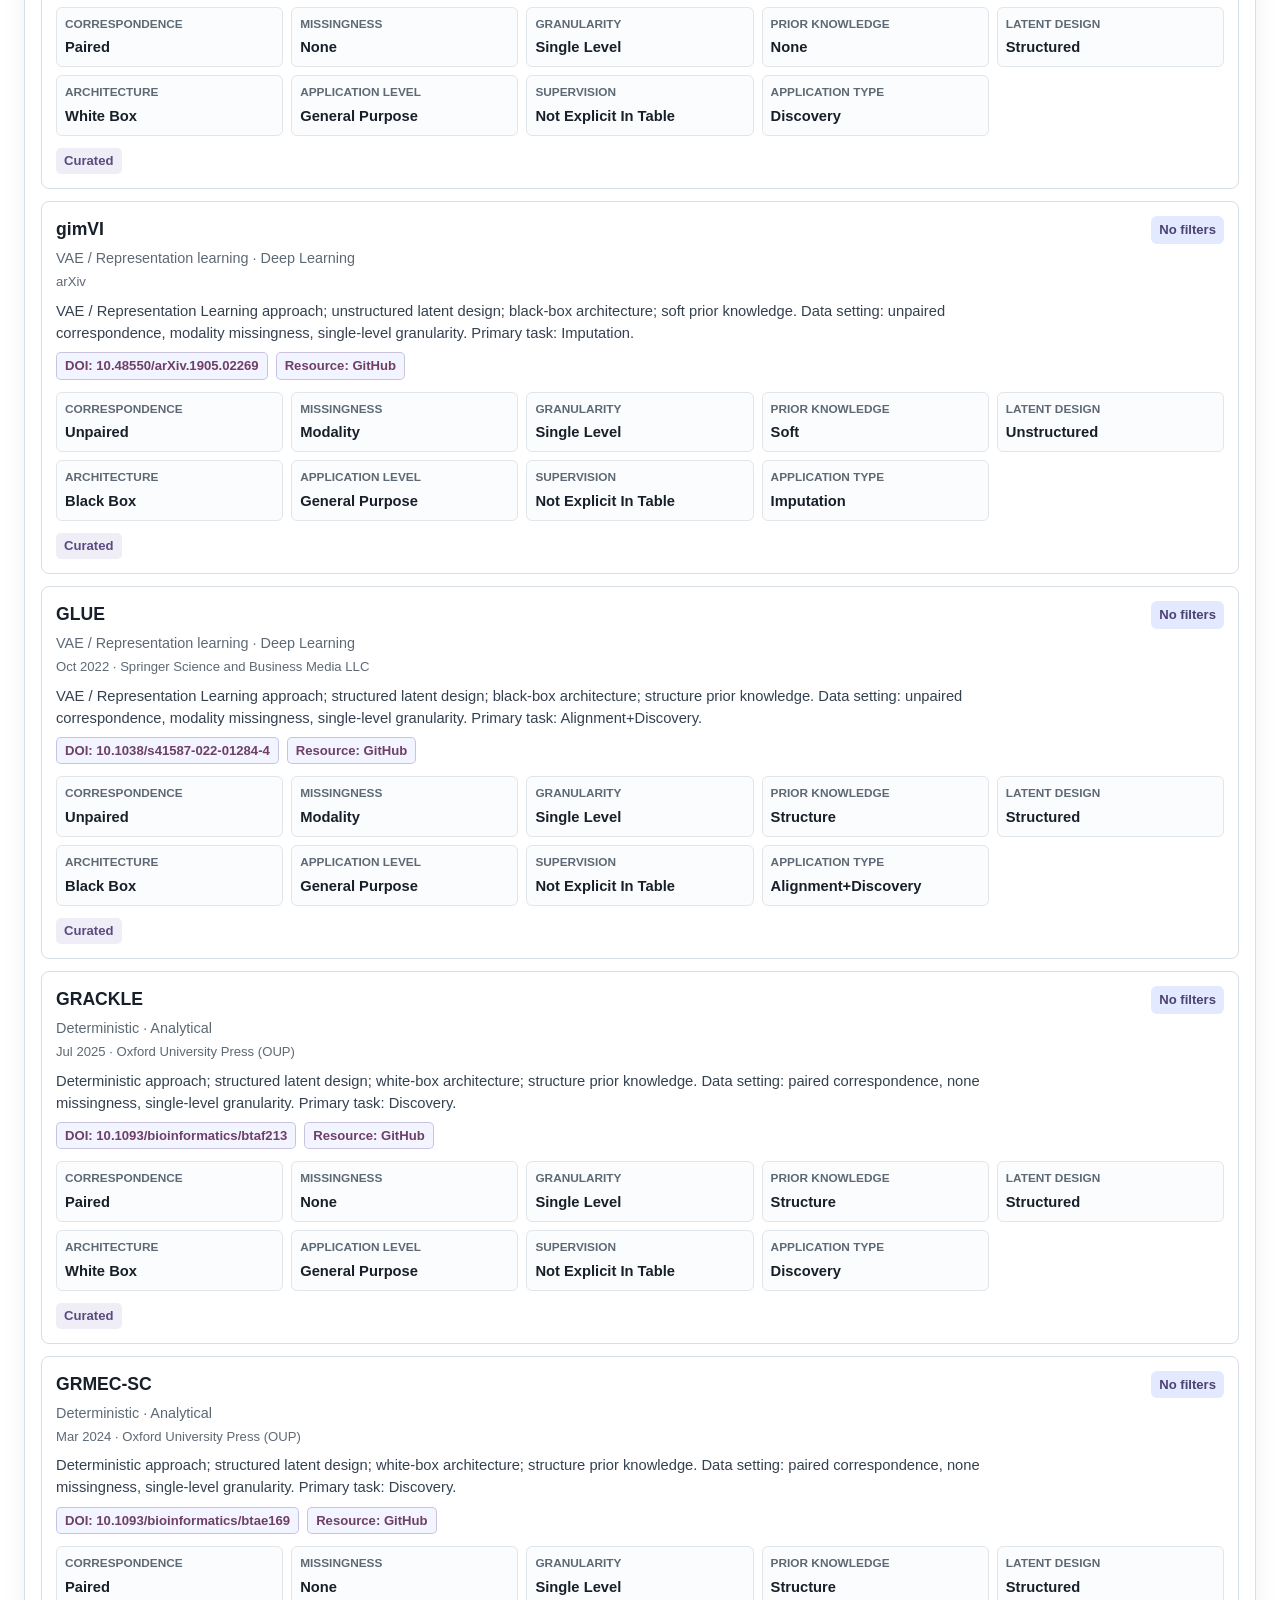
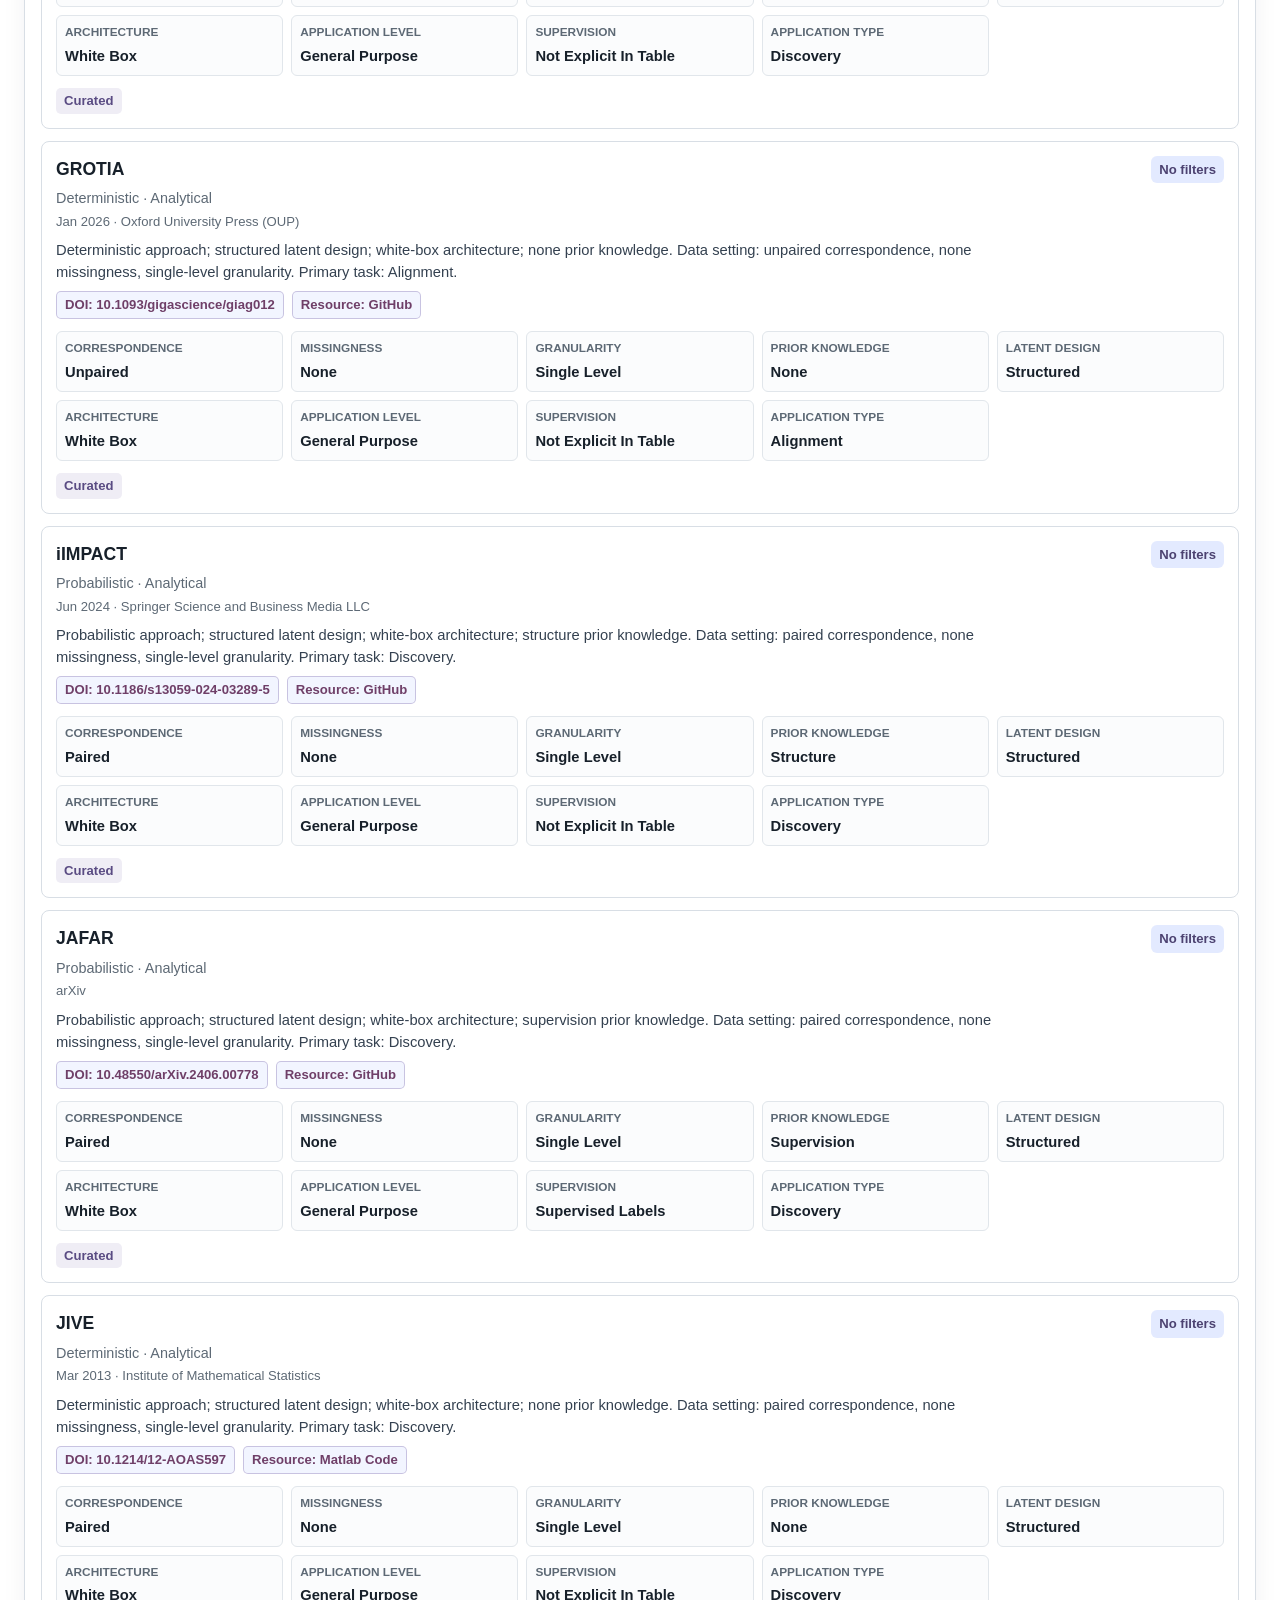
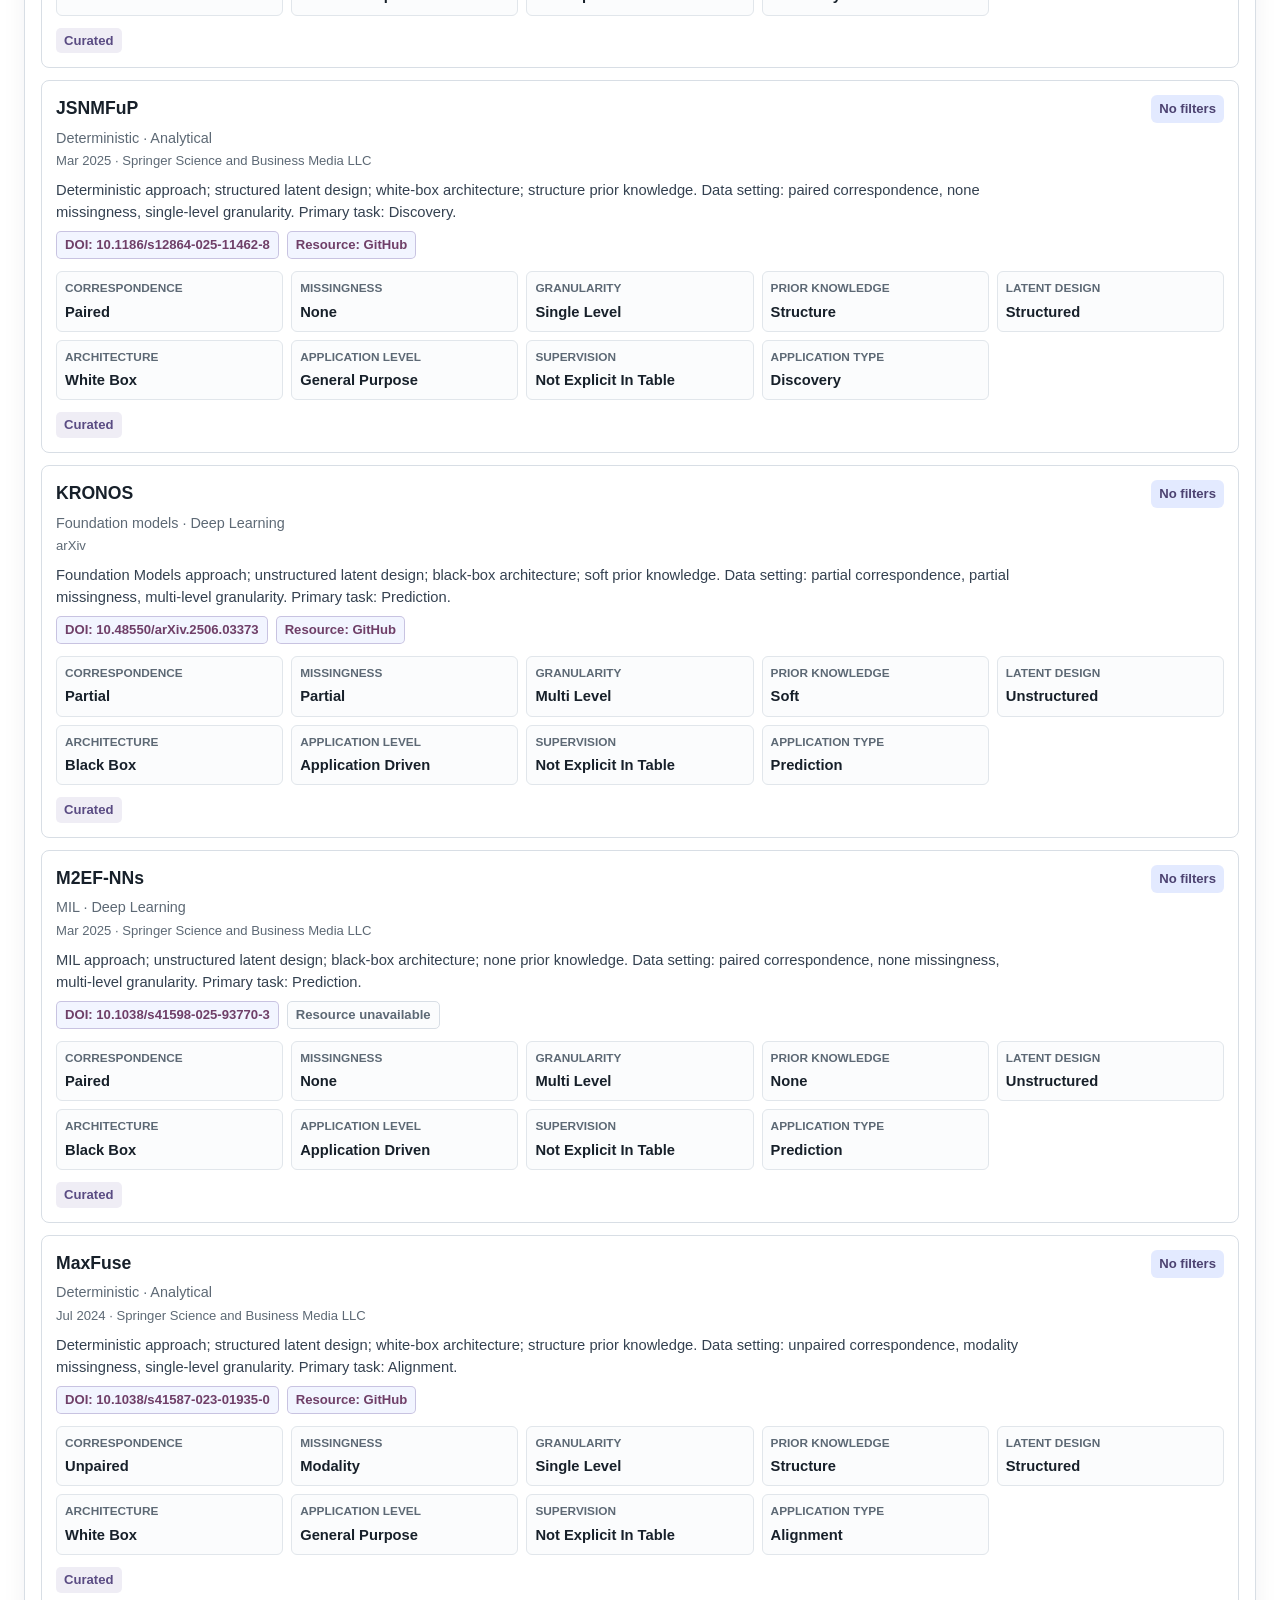
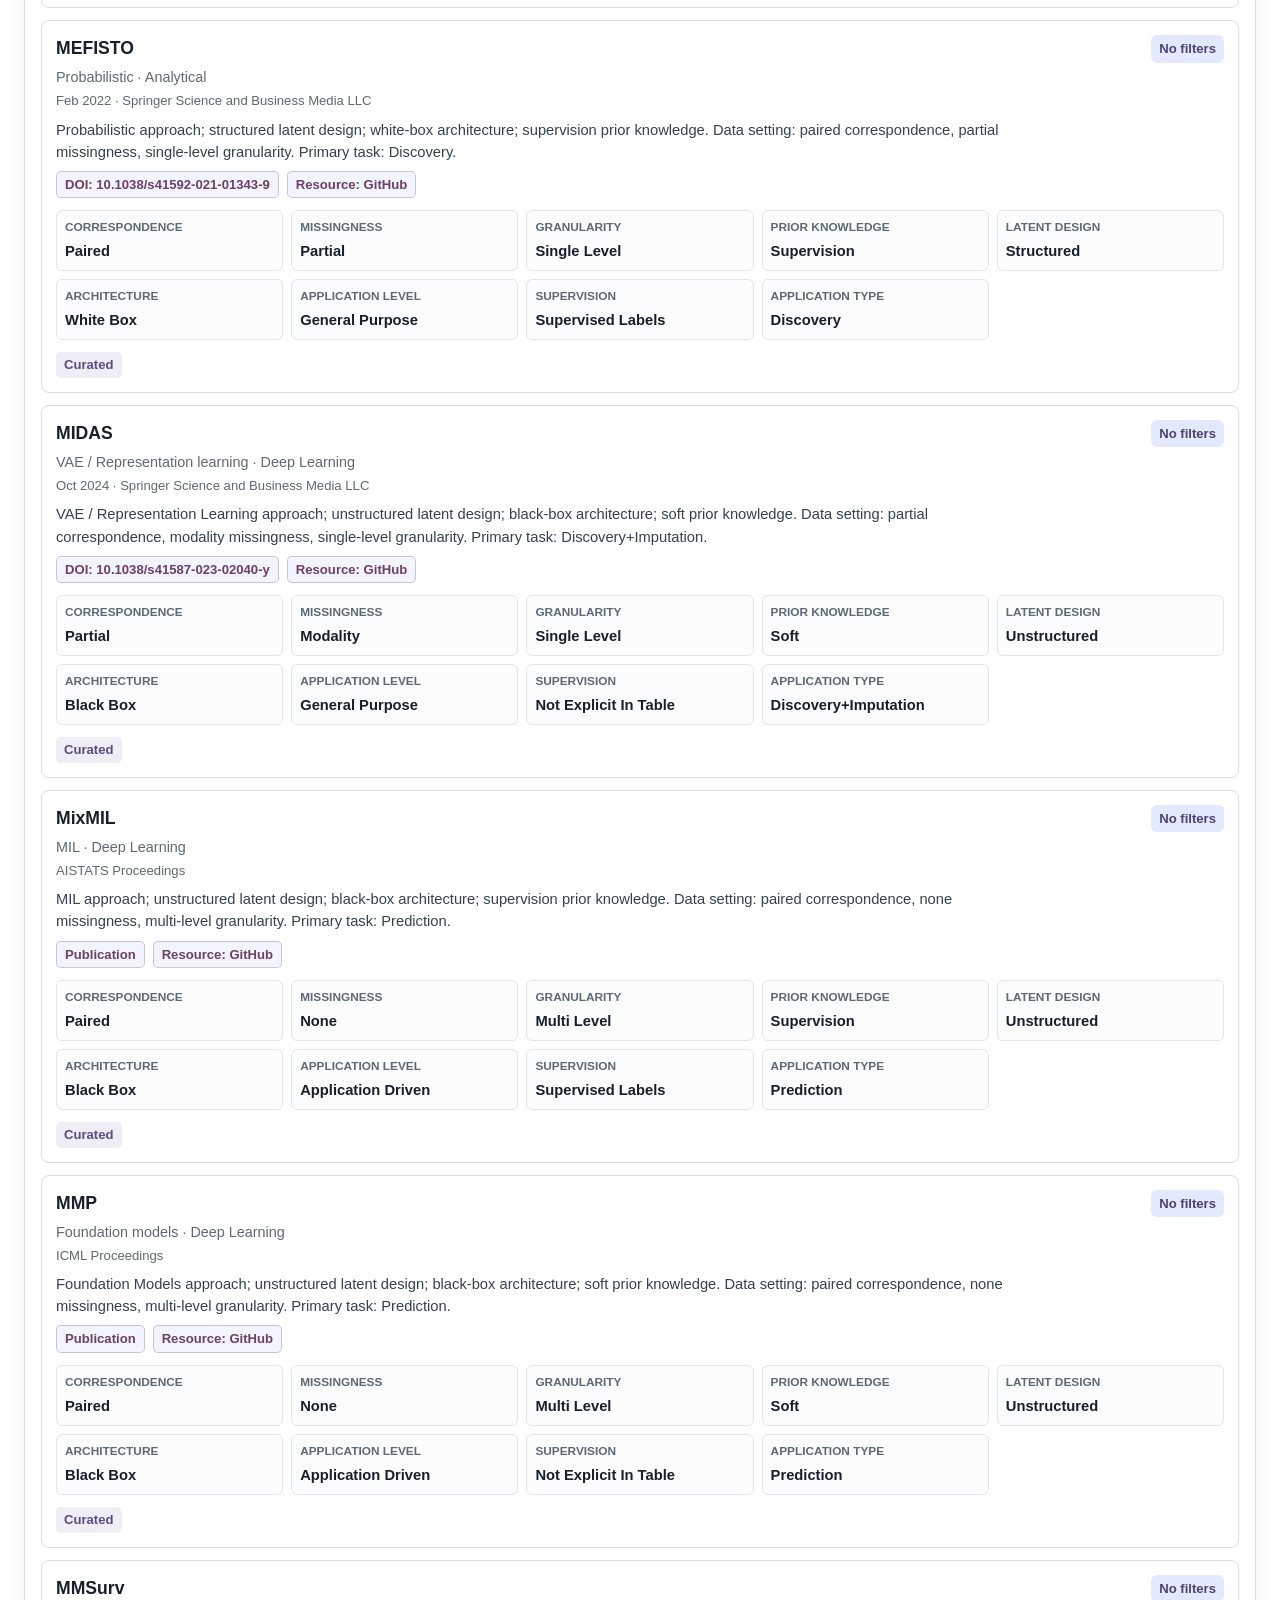
==== commit 96248511: "Add atlas value framing and timeline" ====
--- a/index.html
+++ b/index.html
@@ -17,11 +17,14 @@
           <p class="eyebrow">Research-created method library</p>
           <h1>Multimodal Integration Atlas</h1>
           <p class="lede">
-            Search a curated library of multimodal biology methods by data regime,
-            modelling formalism, application level, supervision, and intended task.
+            A human-curated, review-backed atlas for matching multimodal
+            integration methods to data regimes, modelling assumptions,
+            supervision settings, and intended tasks.
           </p>
         </div>
         <nav class="header-actions" aria-label="Repository links">
+          <a class="button secondary" href="#atlas">Browse atlas</a>
+          <a class="button secondary" href="#timeline">Timeline</a>
           <a class="button secondary" href="docs/schema.md">Schema</a>
           <button class="button primary" id="openSuggestDialog" type="button">
             Suggest method
@@ -34,19 +37,35 @@
       <section class="overview" aria-label="Overview">
         <div class="intro-panel">
           <div>
-            <p class="section-kicker">Decision support</p>
-            <h2>Find methods by the axes used in the review</h2>
+            <p class="section-kicker">TL;DR</p>
+            <h2>A review taxonomy made inspectable and reusable</h2>
             <p>
-              Start with what is known about the data, then refine by model
-              assumptions and task. Leaving a field unspecified keeps the search
-              broad.
+              This atlas translates the review's conceptual axes into a
+              transparent method-selection resource. Entries are curated from
+              the literature and linked to primary publications and software
+              resources where available, rather than generated as opaque
+              recommendations.
             </p>
+            <div class="value-points" aria-label="Atlas value">
+              <div>
+                <strong>Human-curated</strong>
+                <span>Classifications are maintained as a versioned table, not inferred at query time.</span>
+              </div>
+              <div>
+                <strong>Assumption-aware</strong>
+                <span>Filters follow the review axes: data regime, mathematical design, supervision, and task.</span>
+              </div>
+              <div>
+                <strong>Community-maintained</strong>
+                <span>Researchers can suggest updates through GitHub while curator review remains explicit.</span>
+              </div>
+            </div>
           </div>
           <ol class="workflow-list">
-            <li>Specify data regime</li>
-            <li>Refine method properties</li>
-            <li>Review candidate methods</li>
-            <li>Suggest additions through curation</li>
+            <li>Filter by data and task</li>
+            <li>Inspect methodological mechanism</li>
+            <li>Verify publication and resource links</li>
+            <li>Suggest curated extensions</li>
           </ol>
         </div>
 
@@ -78,7 +97,21 @@
         </details>
       </section>
 
-      <section class="workspace" aria-label="Method search">
+      <section id="timeline" class="timeline-section" aria-label="Publication timeline">
+        <div class="section-head">
+          <div>
+            <p class="section-kicker">Method landscape</p>
+            <h2>Publication timeline</h2>
+          </div>
+          <p>
+            Generated from curated DOI metadata in the library. Dates are shown
+            when month-level publication metadata is available.
+          </p>
+        </div>
+        <div id="timelineList" class="timeline-list"></div>
+      </section>
+
+      <section id="atlas" class="workspace" aria-label="Method search">
         <section class="filters" aria-label="Filters">
           <div class="filters-head">
             <div>
--- a/styles.css
+++ b/styles.css
@@ -163,7 +163,7 @@
 .intro-panel {
   padding: 18px 20px;
   display: grid;
-  grid-template-columns: minmax(0, 1fr) 270px;
+  grid-template-columns: minmax(0, 1fr) 300px;
   gap: 24px;
   align-items: start;
 }
@@ -187,6 +187,33 @@
 .workflow-list li {
   margin-bottom: 5px;
   padding-left: 3px;
+}
+
+.value-points {
+  display: grid;
+  grid-template-columns: repeat(3, minmax(0, 1fr));
+  gap: 18px;
+  margin-top: 18px;
+}
+
+.value-points div {
+  border-left: 3px solid var(--violet);
+  padding-left: 12px;
+}
+
+.value-points strong,
+.value-points span {
+  display: block;
+}
+
+.value-points strong {
+  margin-bottom: 4px;
+  color: var(--ink);
+}
+
+.value-points span {
+  color: var(--muted);
+  font-size: 0.88rem;
 }
 
 .metric-panel {
@@ -260,6 +287,87 @@
   grid-template-columns: 1fr;
   gap: 18px;
   align-items: start;
+}
+
+.timeline-section {
+  margin-bottom: 18px;
+  border: 1px solid var(--line);
+  border-radius: 8px;
+  padding: 16px;
+  background: var(--panel);
+  box-shadow: var(--shadow);
+}
+
+.section-head {
+  display: grid;
+  grid-template-columns: minmax(0, 1fr) minmax(260px, 440px);
+  gap: 18px;
+  align-items: end;
+  margin-bottom: 14px;
+}
+
+.section-head h2 {
+  margin-bottom: 0;
+}
+
+.section-head p {
+  margin: 0;
+  color: var(--muted);
+  font-size: 0.92rem;
+}
+
+.timeline-list {
+  display: grid;
+  grid-template-columns: repeat(auto-fit, minmax(210px, 1fr));
+  gap: 12px;
+}
+
+.timeline-year {
+  border: 1px solid #e1e6eb;
+  border-radius: 8px;
+  padding: 12px;
+  background: #fbfcfd;
+}
+
+.timeline-year-head {
+  display: flex;
+  align-items: baseline;
+  justify-content: space-between;
+  gap: 10px;
+  border-bottom: 1px solid #e5e9ee;
+  padding-bottom: 8px;
+  margin-bottom: 10px;
+}
+
+.timeline-year-head strong {
+  color: var(--plum);
+  font-size: 1.12rem;
+}
+
+.timeline-year-head span,
+.timeline-methods small {
+  color: var(--muted);
+  font-size: 0.78rem;
+}
+
+.timeline-methods {
+  display: grid;
+  gap: 6px;
+}
+
+.timeline-methods span {
+  display: flex;
+  justify-content: space-between;
+  gap: 10px;
+}
+
+.timeline-methods b {
+  font-size: 0.88rem;
+}
+
+.timeline-more {
+  color: var(--plum);
+  font-weight: 700;
 }
 
 .filters,
@@ -405,6 +513,19 @@
   font-size: 0.9rem;
 }
 
+.publication-meta {
+  margin-top: 2px;
+  color: var(--muted);
+  font-size: 0.82rem;
+}
+
+.method-summary {
+  max-width: 980px;
+  margin: 8px 0 0;
+  color: #344150;
+  font-size: 0.92rem;
+}
+
 .score {
   min-width: 68px;
   border-radius: 6px;
@@ -572,6 +693,11 @@
     grid-template-columns: 1fr;
   }
 
+  .value-points,
+  .section-head {
+    grid-template-columns: 1fr;
+  }
+
   .figure-strip {
     grid-template-columns: 1fr;
   }
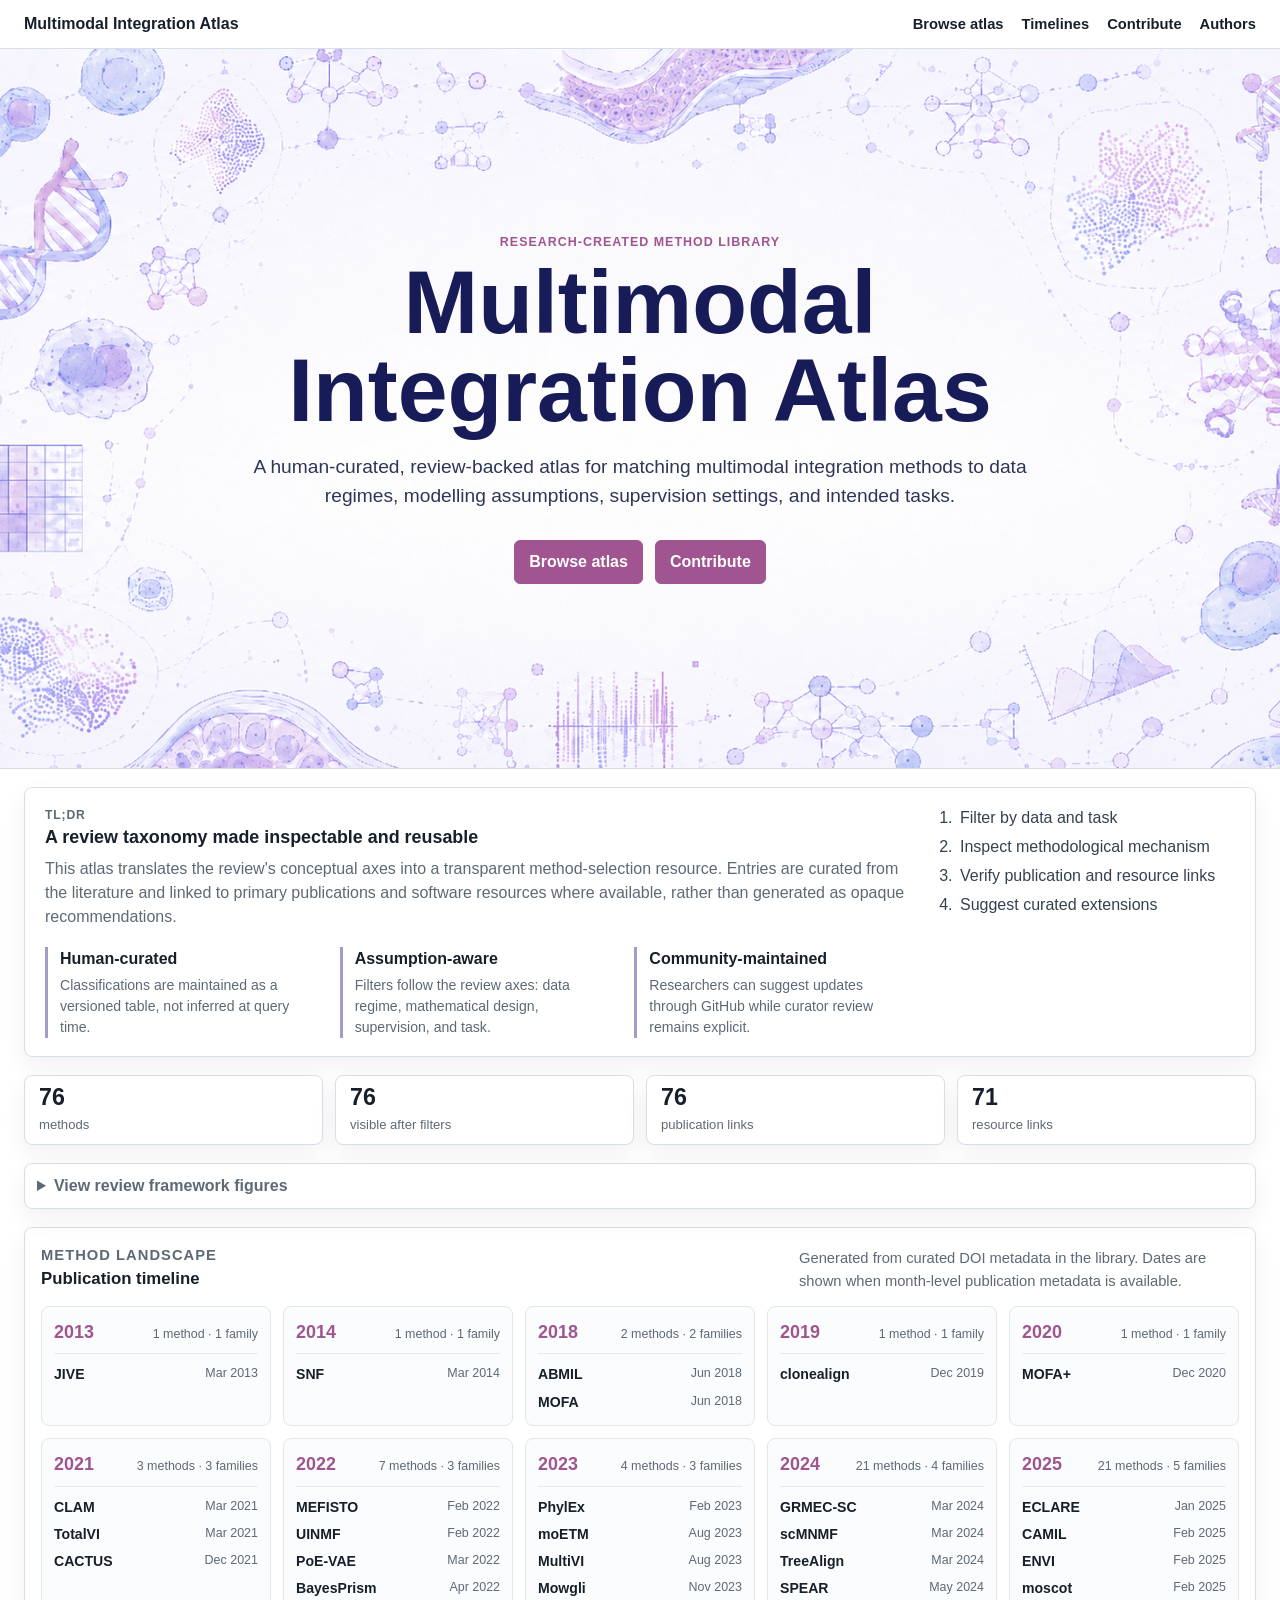
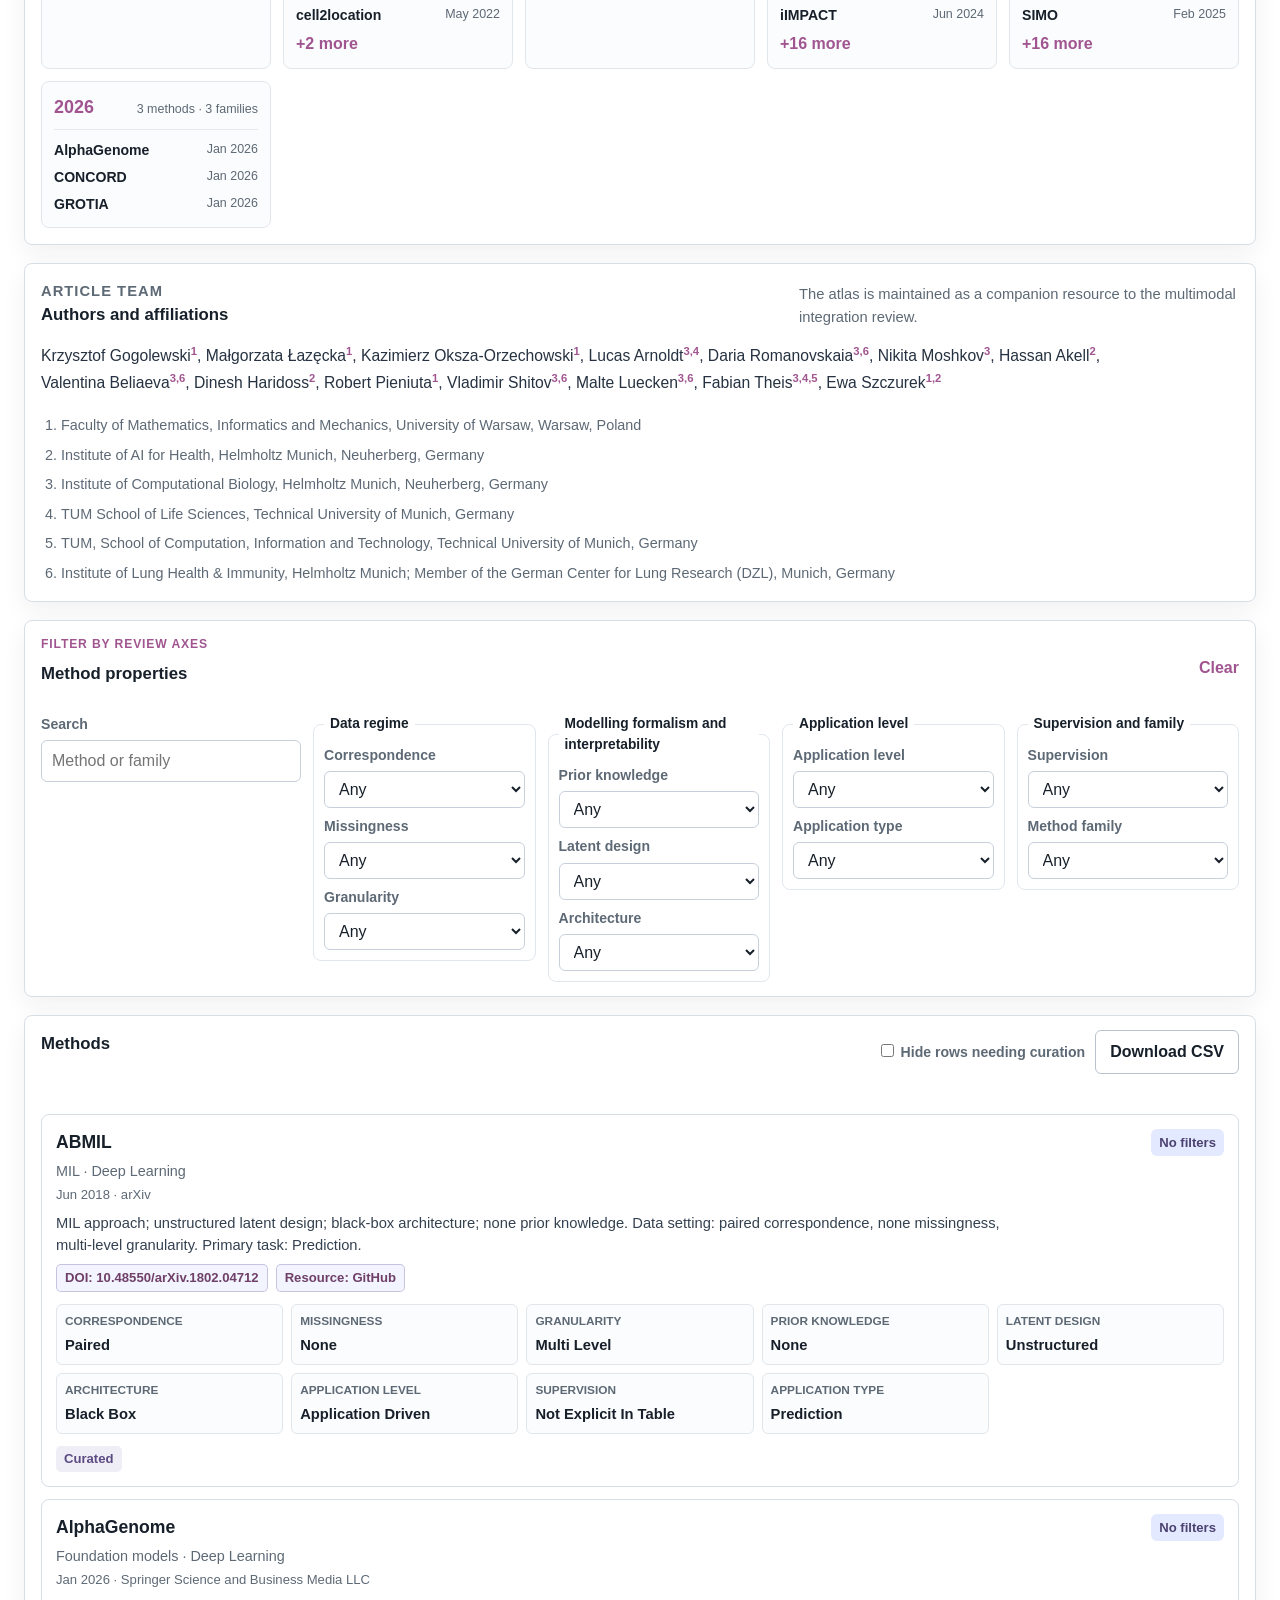
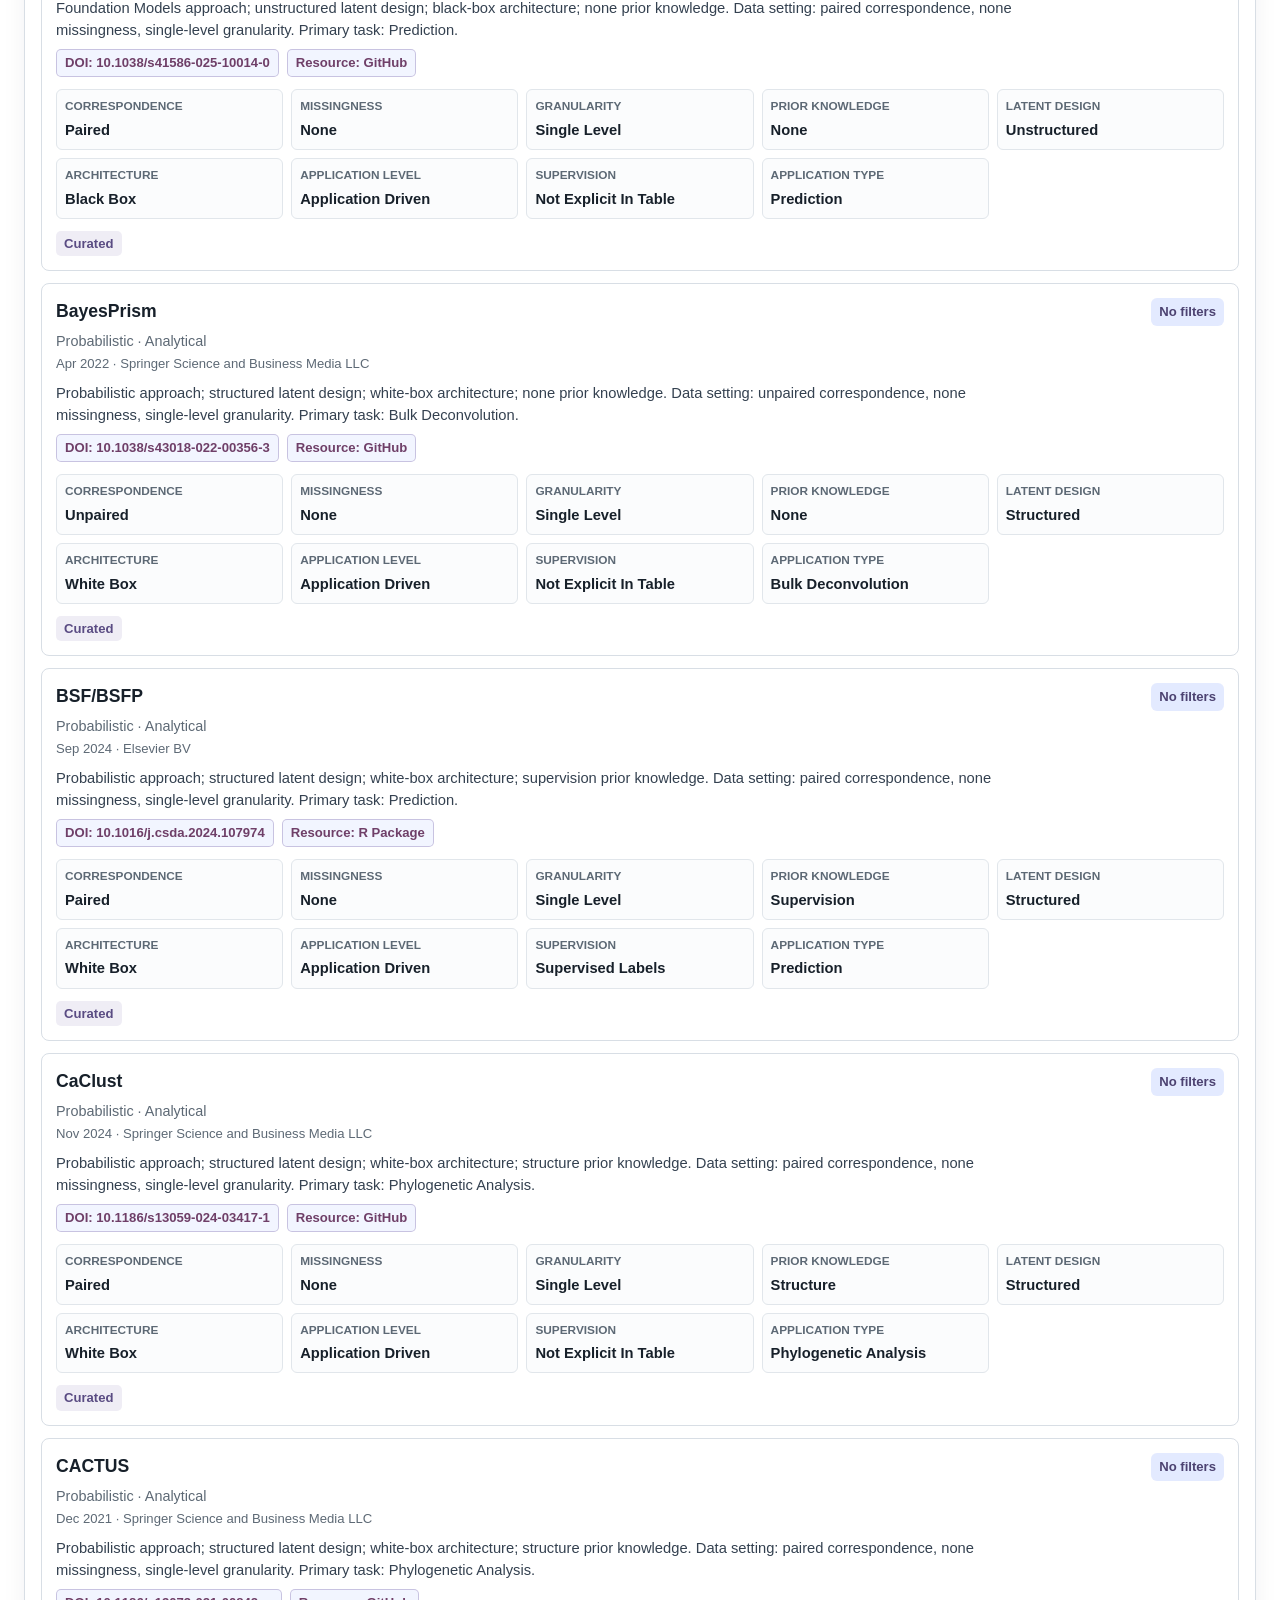
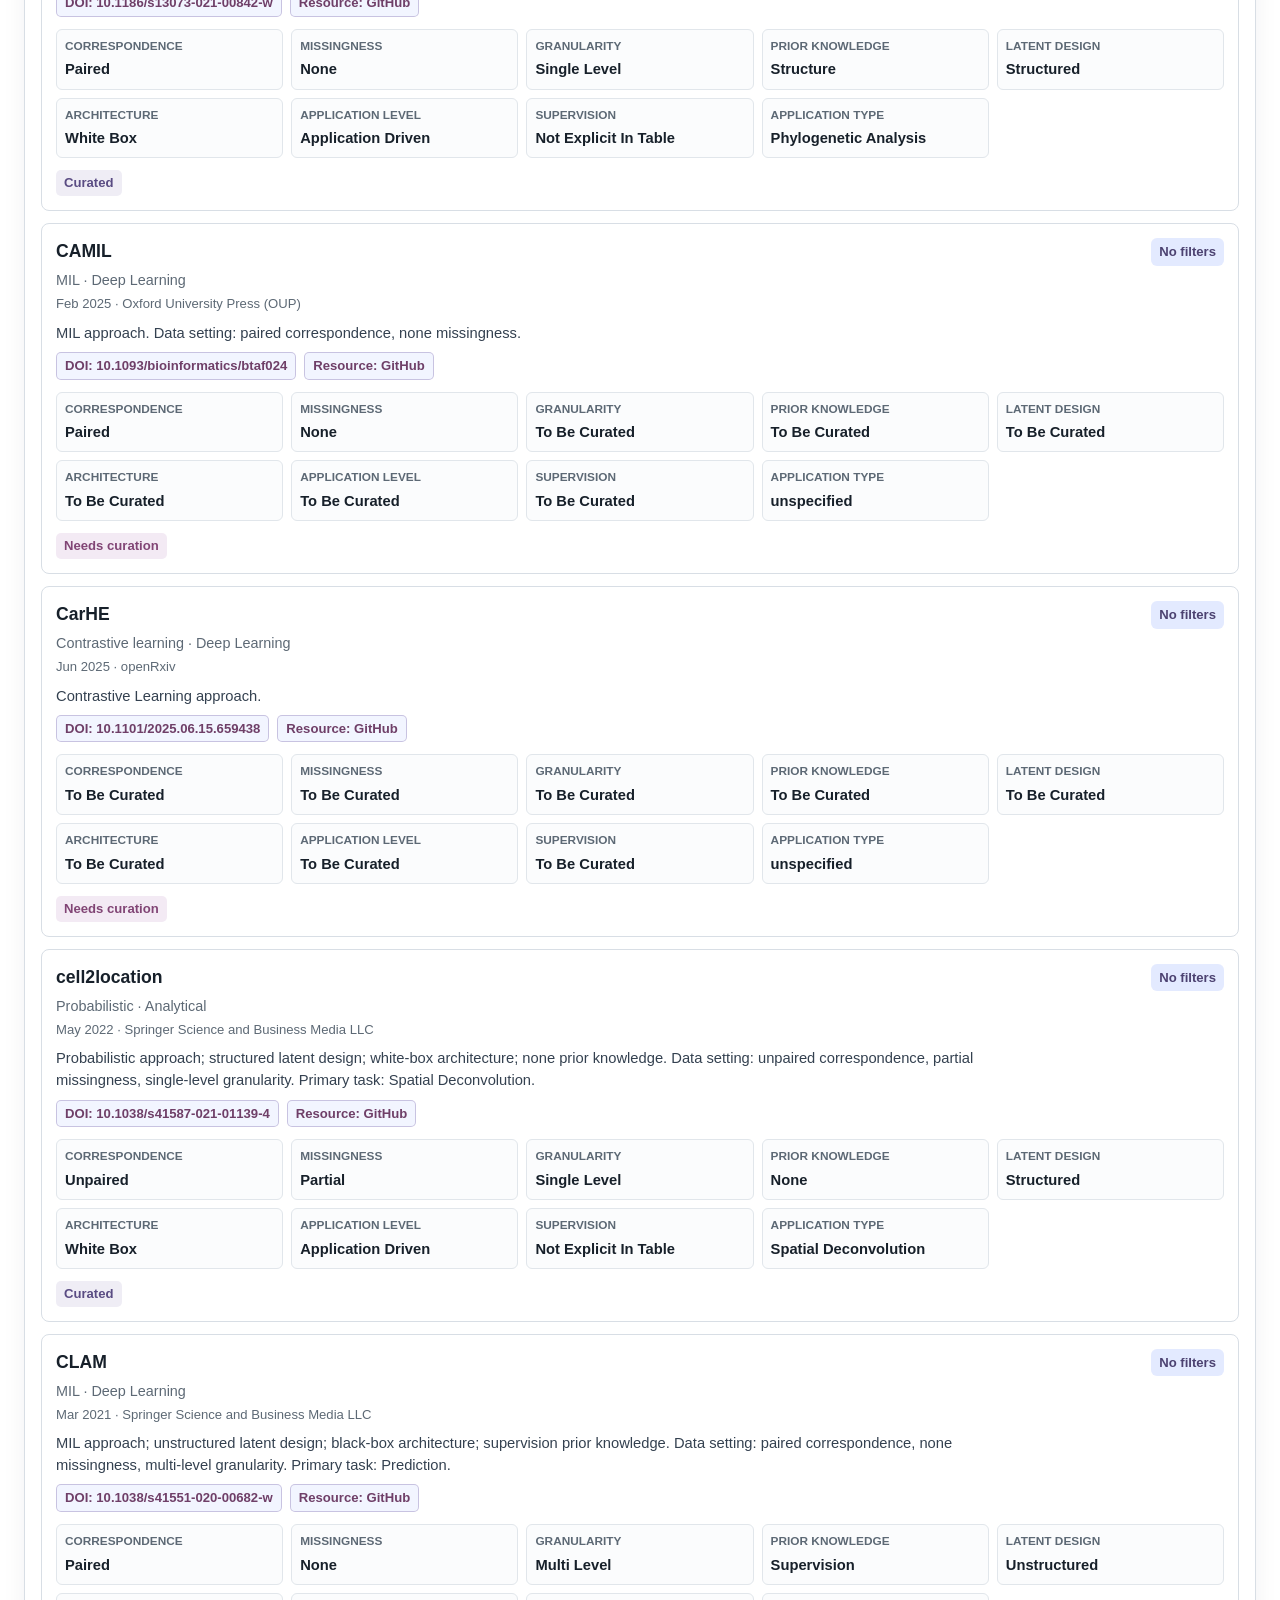
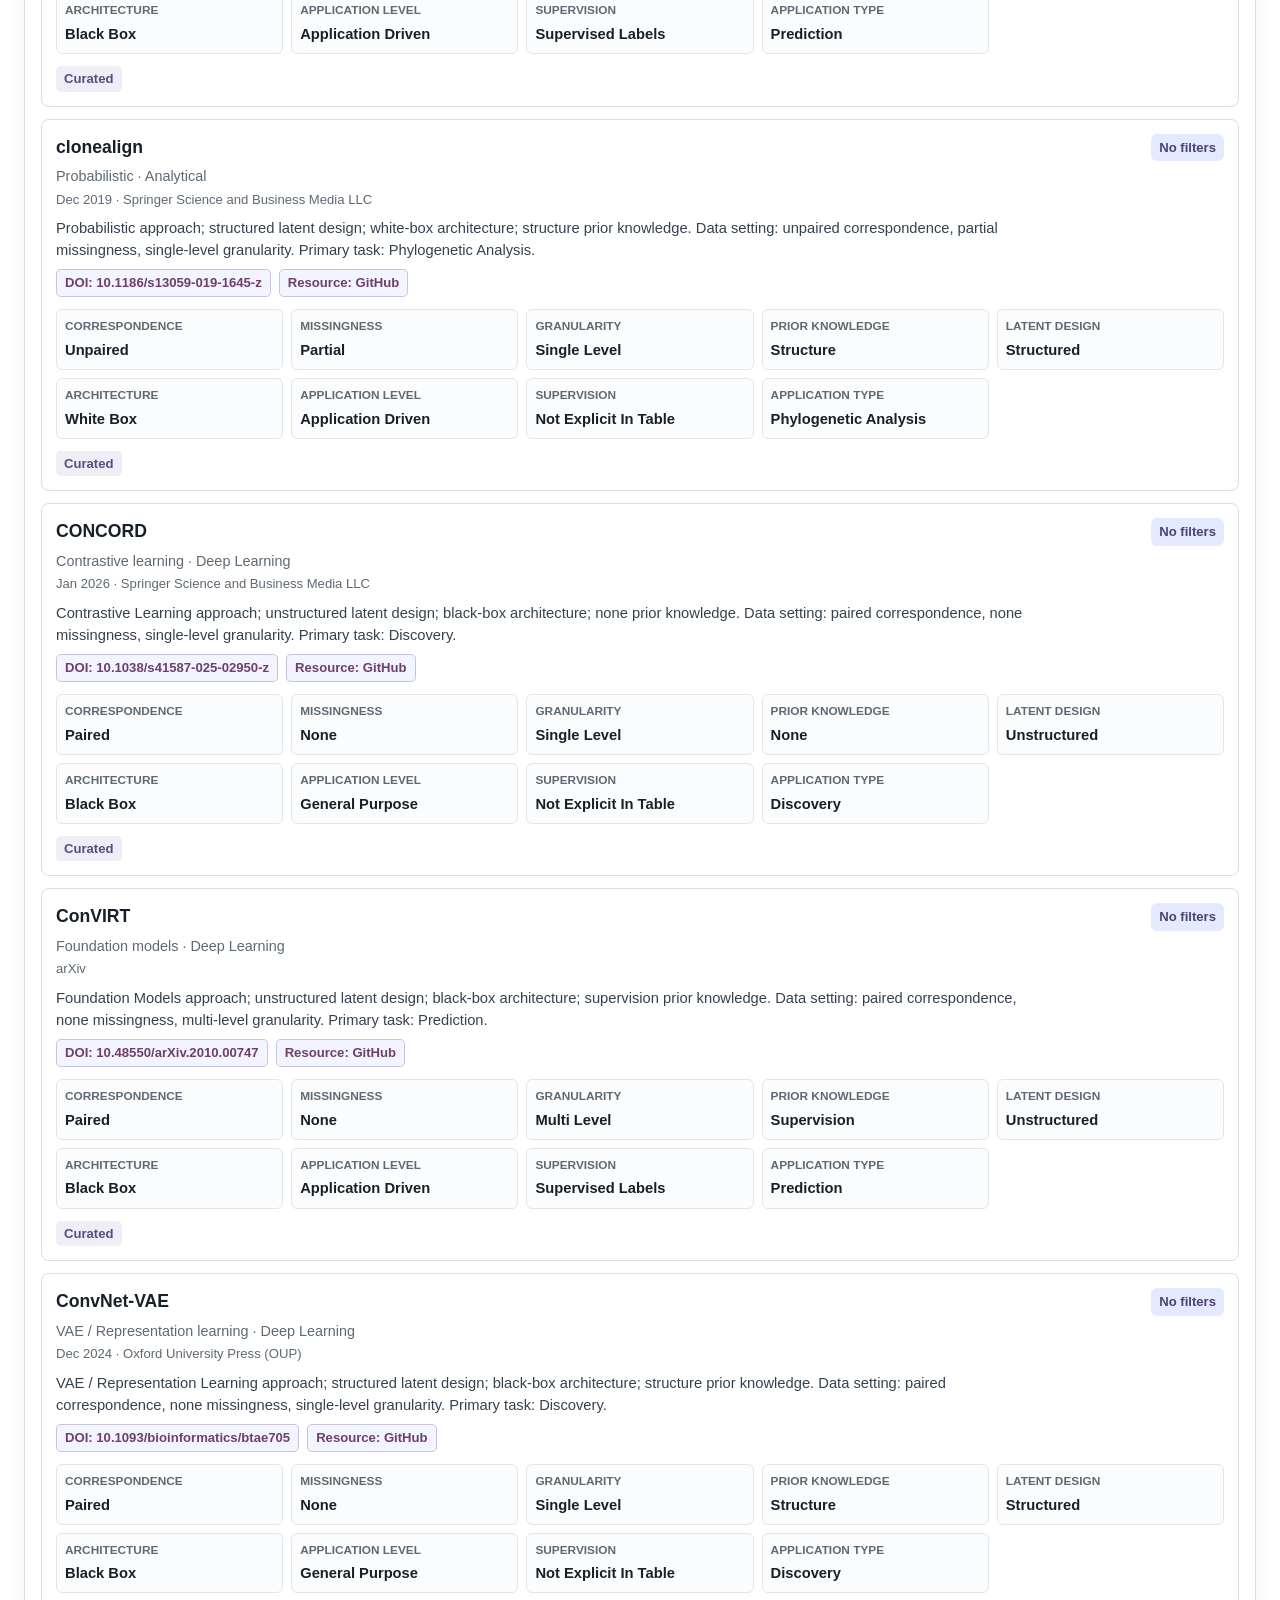
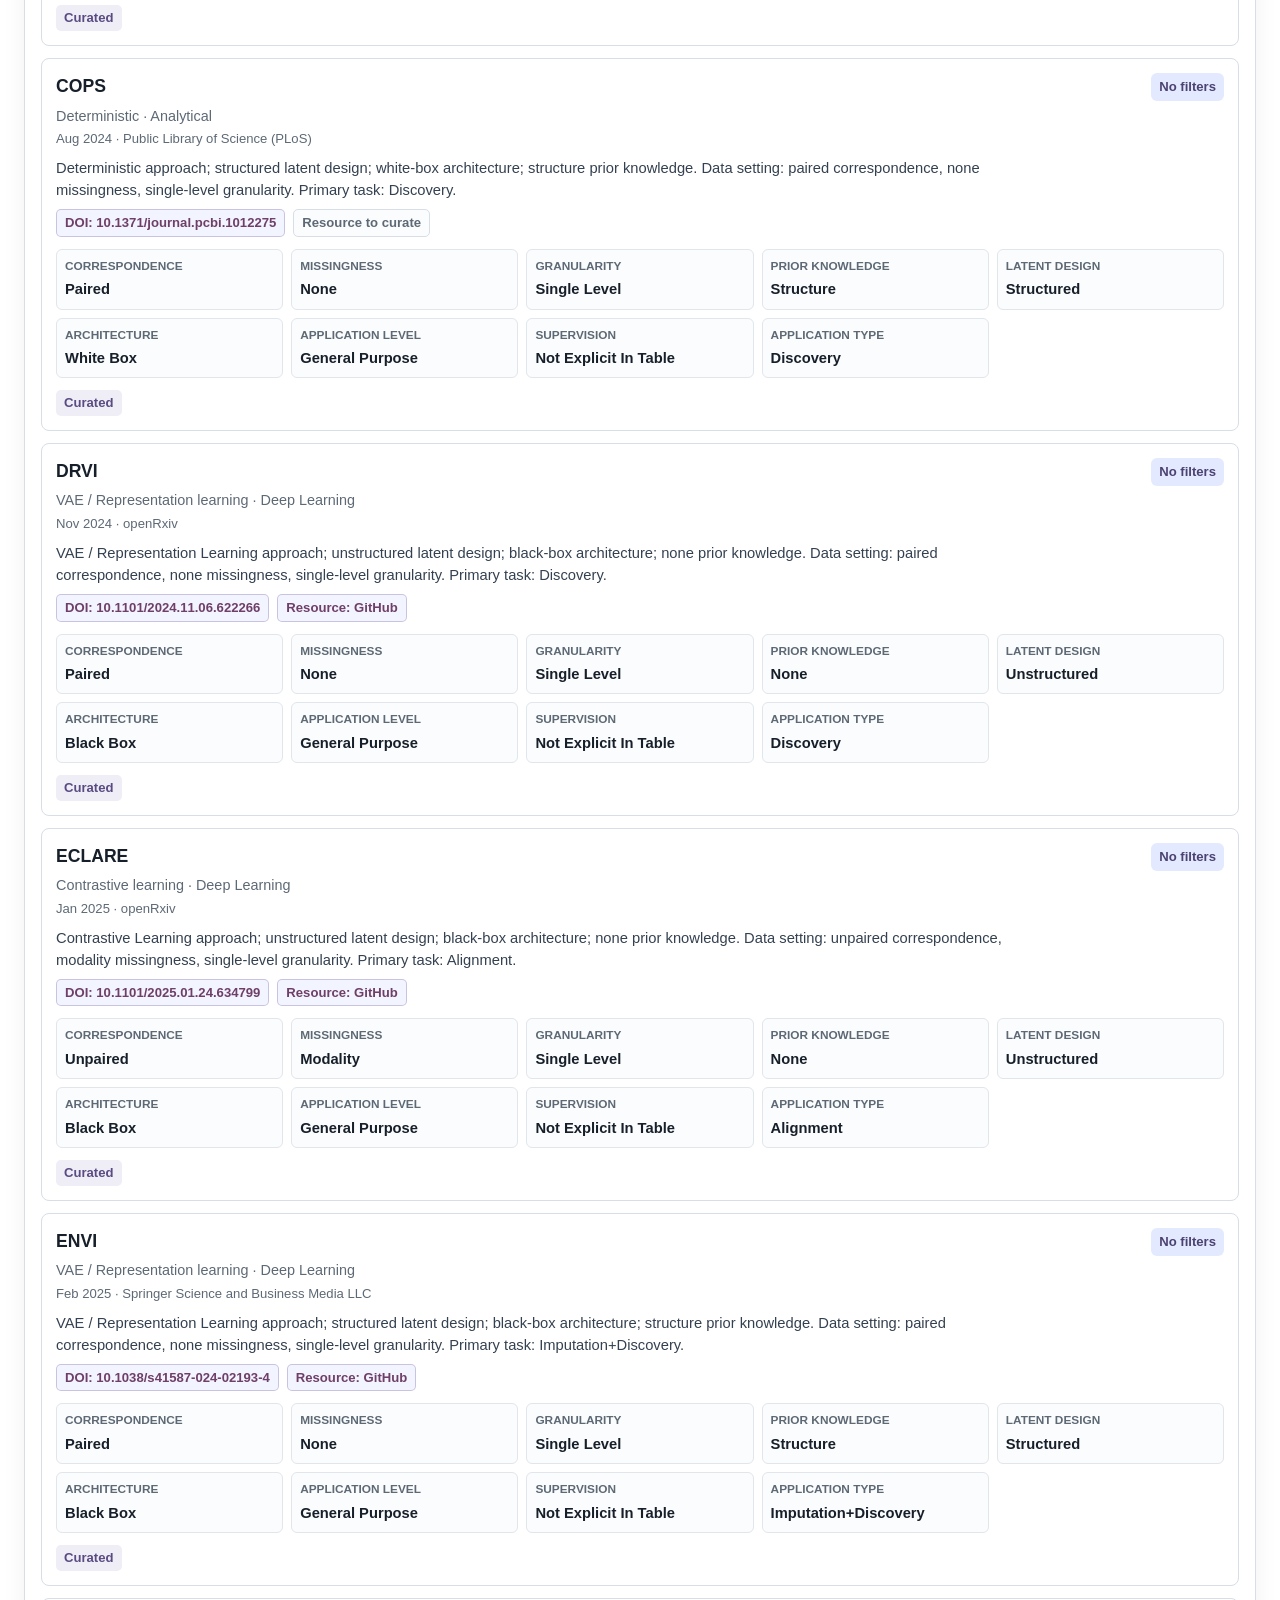
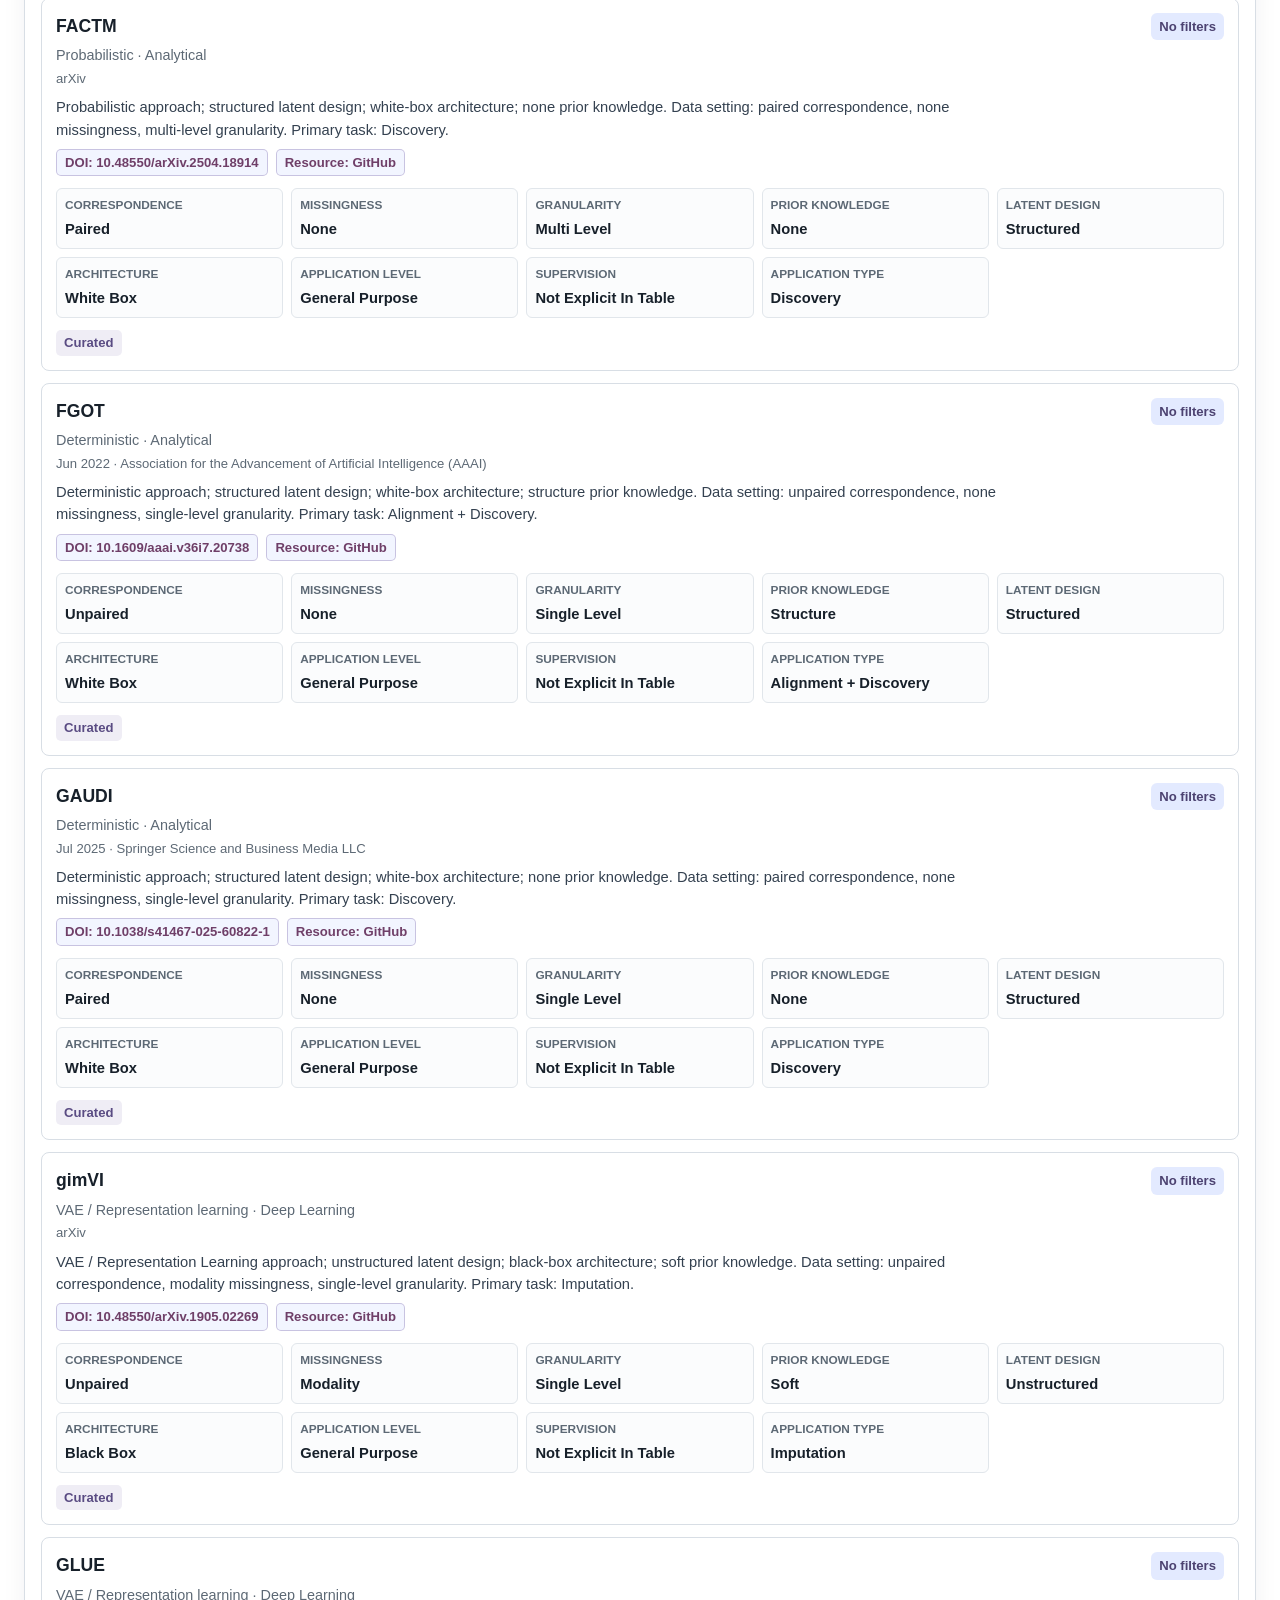
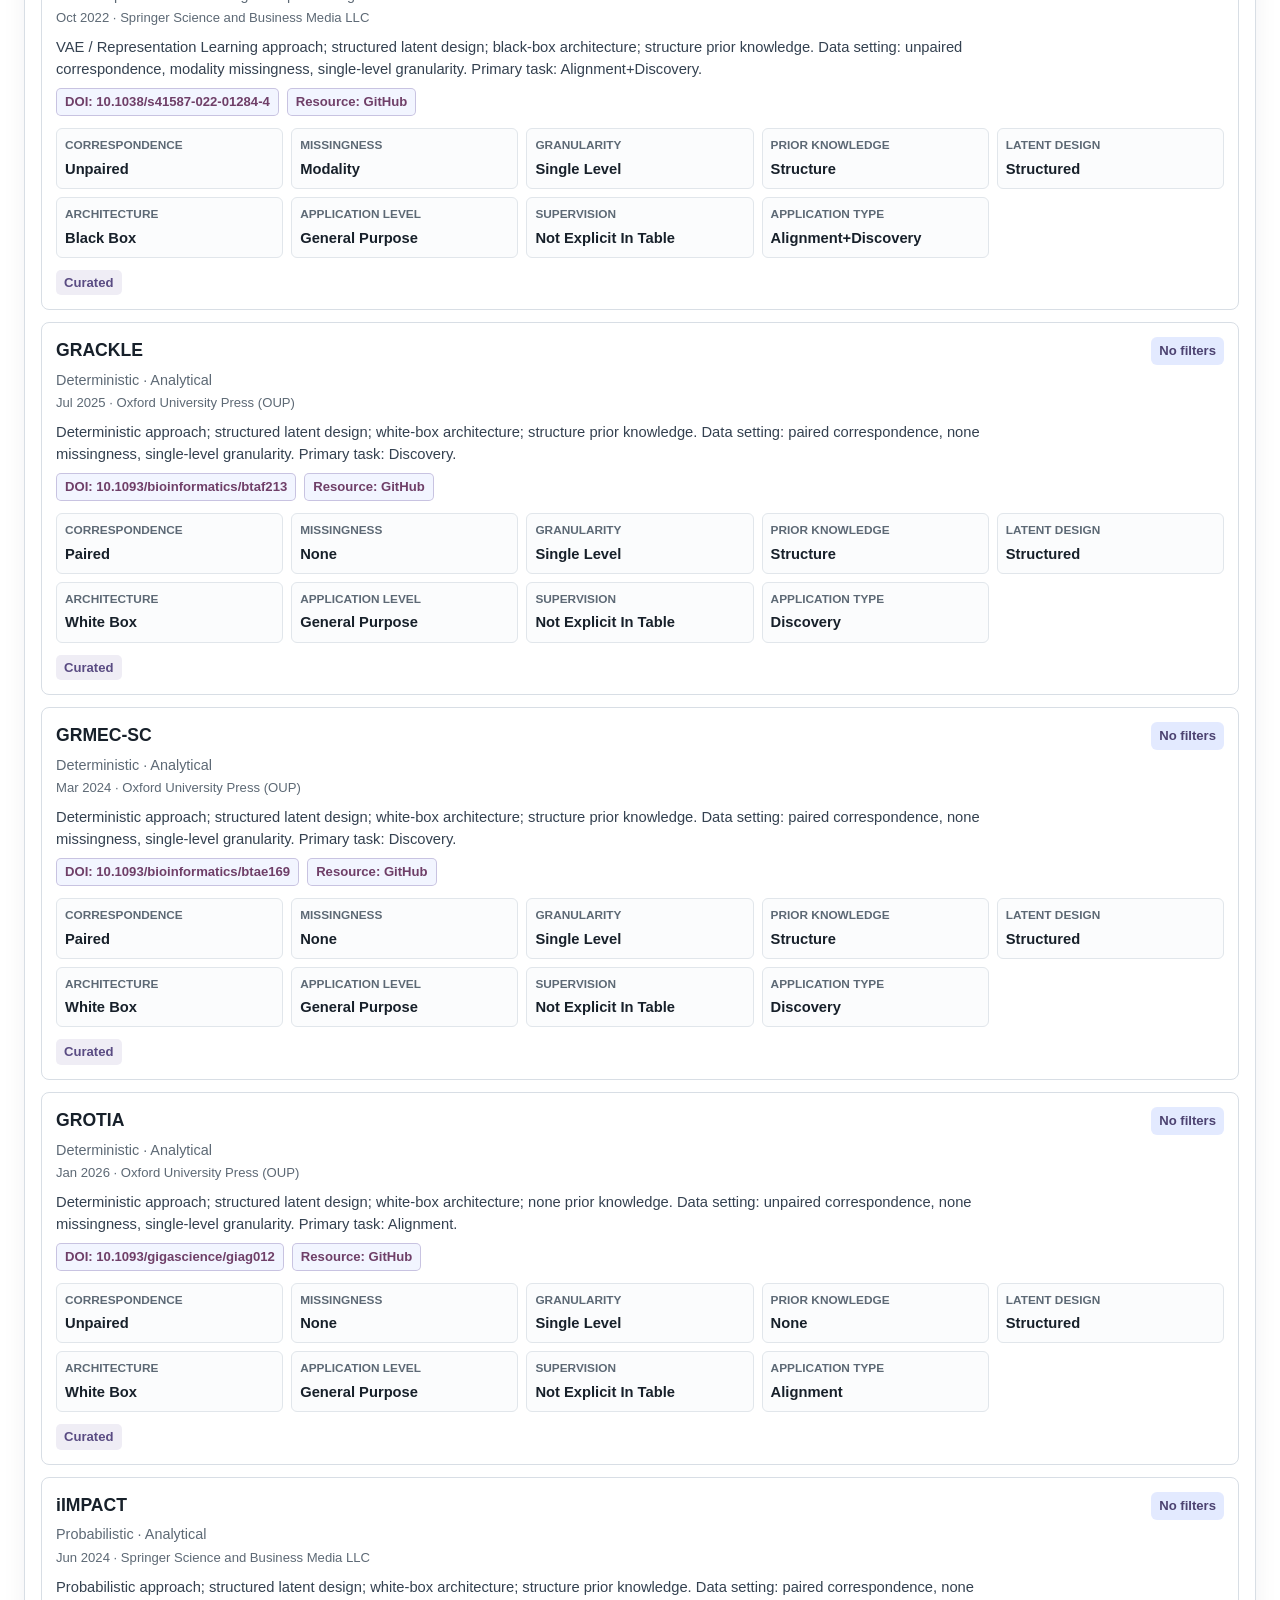
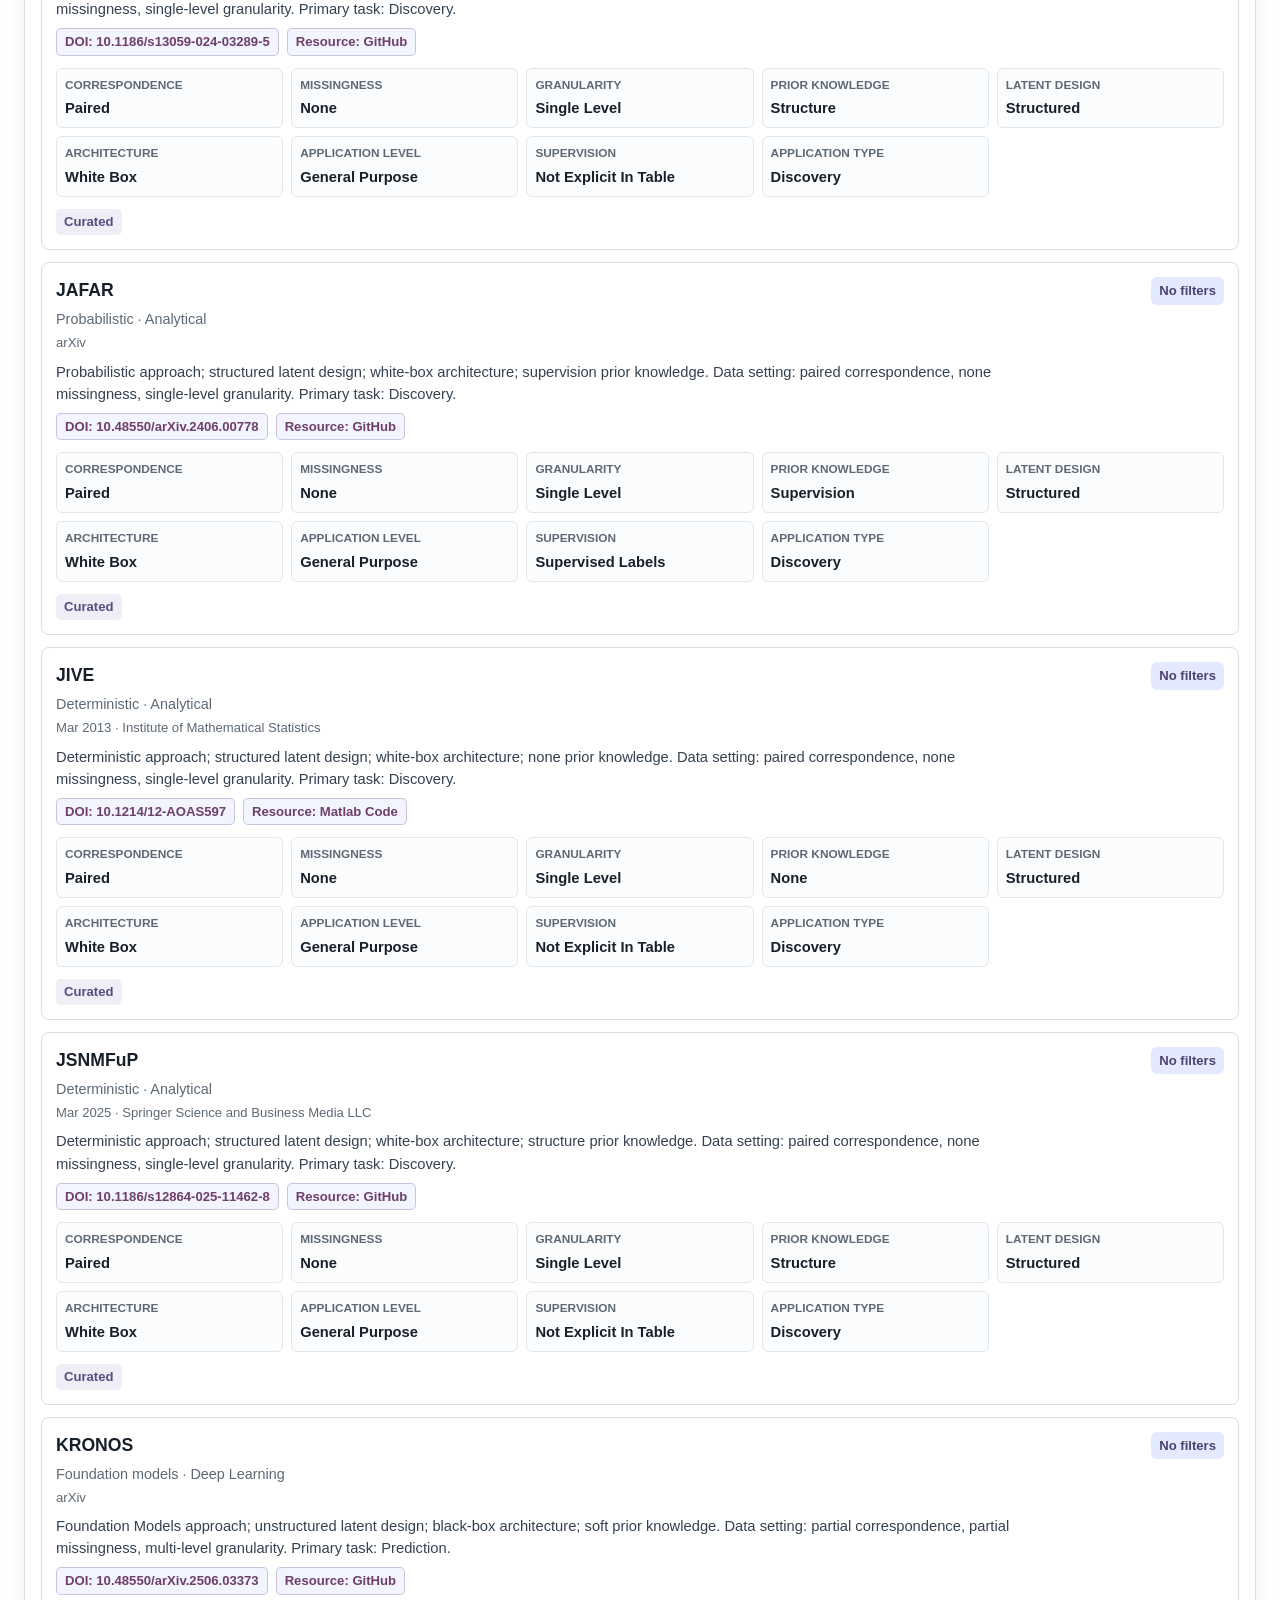
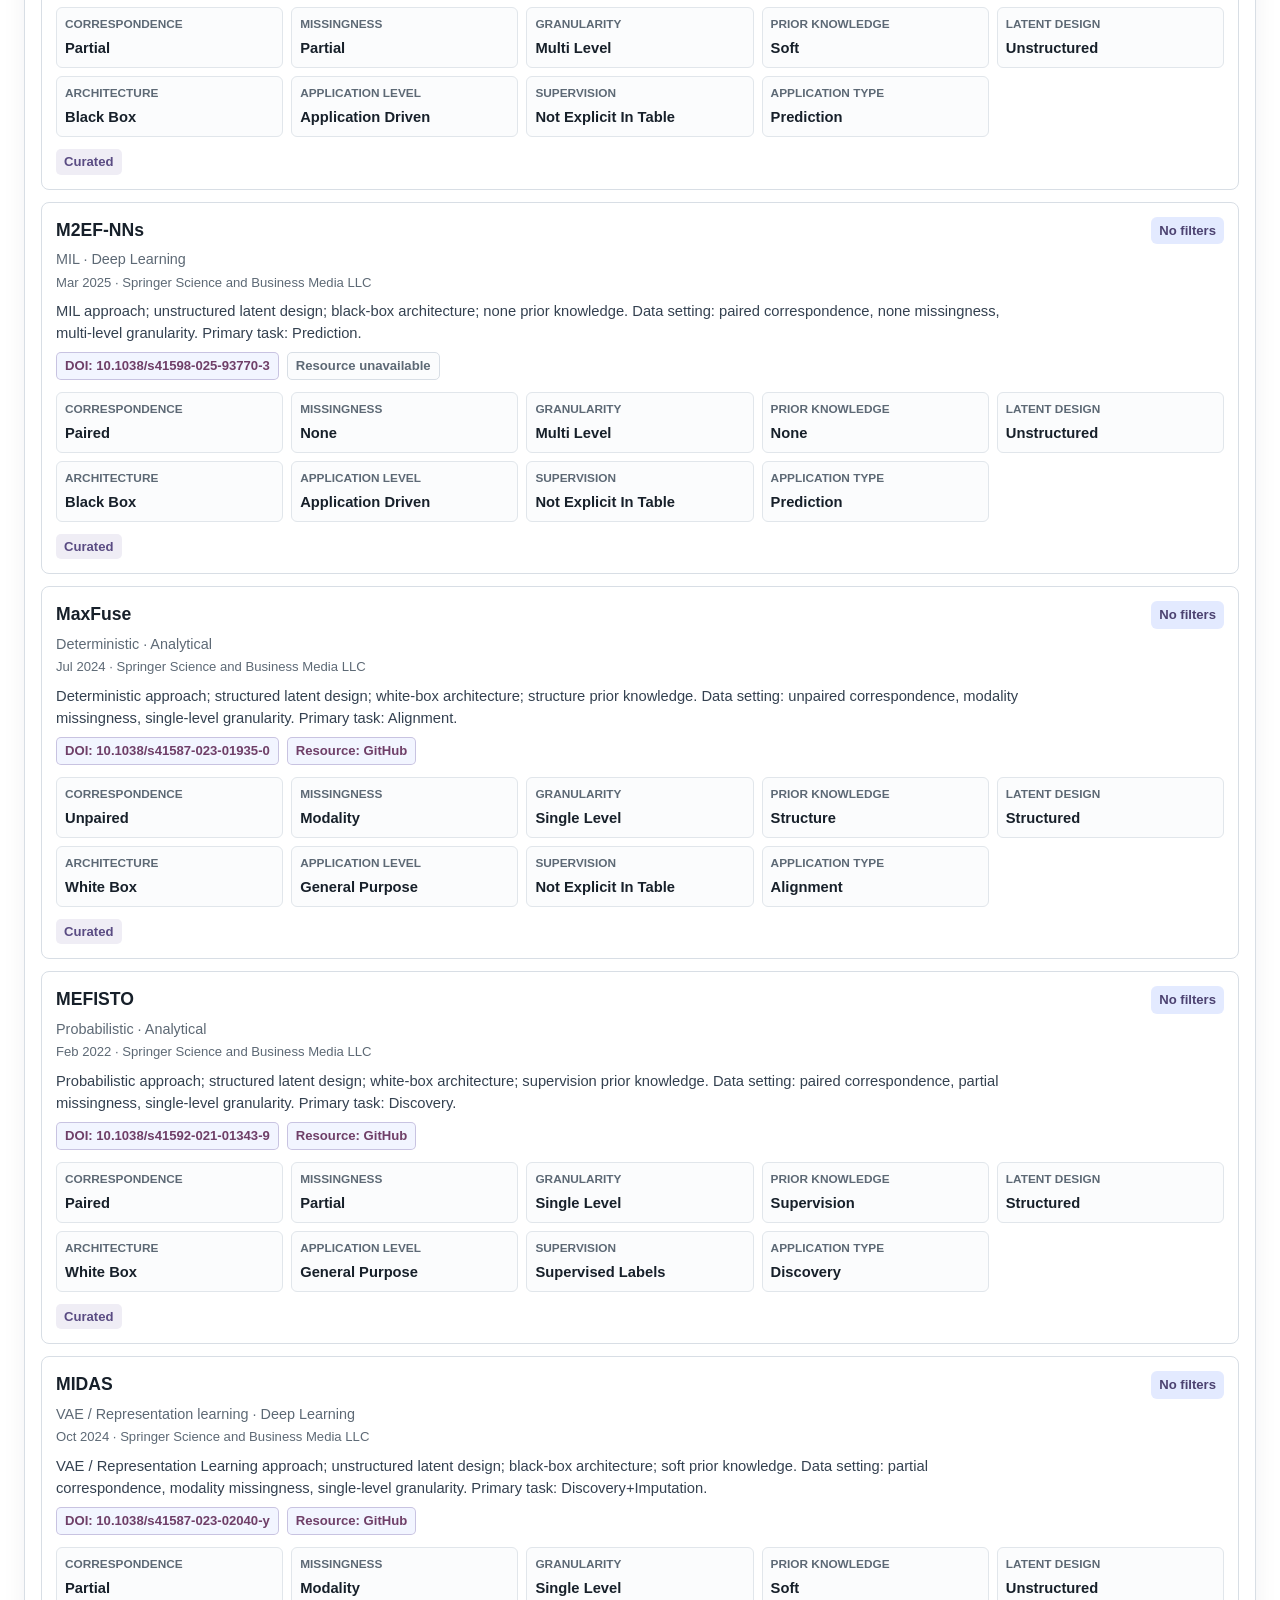
==== commit 462fc885: "feat: add atlas landing hero" ====
--- a/index.html
+++ b/index.html
@@ -13,25 +13,38 @@
   <body>
     <header class="site-header">
       <div class="header-inner">
-        <div>
-          <p class="eyebrow">Research-created method library</p>
-          <h1>Multimodal Integration Atlas</h1>
-          <p class="lede">
-            A human-curated, review-backed atlas for matching multimodal
-            integration methods to data regimes, modelling assumptions,
-            supervision settings, and intended tasks.
-          </p>
-        </div>
-        <nav class="header-actions" aria-label="Repository links">
-          <a class="button secondary" href="#atlas">Browse atlas</a>
-          <a class="button secondary" href="#timeline">Timeline</a>
-          <a class="button secondary" href="docs/schema.md">Schema</a>
-          <button class="button primary" id="openSuggestDialog" type="button">
-            Suggest method
+        <a class="site-mark" href="#" aria-label="Multimodal Integration Atlas home">
+          Multimodal Integration Atlas
+        </a>
+        <nav class="header-actions" aria-label="Site navigation">
+          <a href="#atlas">Browse atlas</a>
+          <a href="#timeline">Timelines</a>
+          <button class="link-button open-suggest-dialog" type="button">
+            Contribute
           </button>
+          <a href="#authors">Authors</a>
         </nav>
       </div>
     </header>
+
+    <section class="hero" aria-label="Atlas introduction">
+      <img src="assets/landing_image_notext.png" alt="" />
+      <div class="hero-content">
+        <p class="eyebrow">Research-created method library</p>
+        <h1>Multimodal Integration Atlas</h1>
+        <p class="lede">
+          A human-curated, review-backed atlas for matching multimodal
+          integration methods to data regimes, modelling assumptions,
+          supervision settings, and intended tasks.
+        </p>
+        <div class="hero-actions">
+          <a class="button primary" href="#atlas">Browse atlas</a>
+          <button class="button primary open-suggest-dialog" type="button">
+            Contribute
+          </button>
+        </div>
+      </div>
+    </section>
 
     <main>
       <section class="overview" aria-label="Overview">
@@ -111,6 +124,36 @@
         <div id="timelineList" class="timeline-list"></div>
       </section>
 
+      <section id="authors" class="authors-section" aria-label="Authors and affiliations">
+        <div class="section-head">
+          <div>
+            <p class="section-kicker">Article team</p>
+            <h2>Authors and affiliations</h2>
+          </div>
+          <p>
+            The atlas is maintained as a companion resource to the multimodal
+            integration review.
+          </p>
+        </div>
+        <p class="authors-list">
+          Krzysztof Gogolewski<sup>1</sup>, Małgorzata Łazęcka<sup>1</sup>,
+          Kazimierz Oksza-Orzechowski<sup>1</sup>, Lucas Arnoldt<sup>3,4</sup>,
+          Daria Romanovskaia<sup>3,6</sup>, Nikita Moshkov<sup>3</sup>,
+          Hassan Akell<sup>2</sup>, Valentina Beliaeva<sup>3,6</sup>,
+          Dinesh Haridoss<sup>2</sup>, Robert Pieniuta<sup>1</sup>,
+          Vladimir Shitov<sup>3,6</sup>, Malte Luecken<sup>3,6</sup>,
+          Fabian Theis<sup>3,4,5</sup>, Ewa Szczurek<sup>1,2</sup>
+        </p>
+        <ol class="affiliations-list">
+          <li>Faculty of Mathematics, Informatics and Mechanics, University of Warsaw, Warsaw, Poland</li>
+          <li>Institute of AI for Health, Helmholtz Munich, Neuherberg, Germany</li>
+          <li>Institute of Computational Biology, Helmholtz Munich, Neuherberg, Germany</li>
+          <li>TUM School of Life Sciences, Technical University of Munich, Germany</li>
+          <li>TUM, School of Computation, Information and Technology, Technical University of Munich, Germany</li>
+          <li>Institute of Lung Health &amp; Immunity, Helmholtz Munich; Member of the German Center for Lung Research (DZL), Munich, Germany</li>
+        </ol>
+      </section>
+
       <section id="atlas" class="workspace" aria-label="Method search">
         <section class="filters" aria-label="Filters">
           <div class="filters-head">
--- a/styles.css
+++ b/styles.css
@@ -34,6 +34,9 @@
 }
 
 .site-header {
+  position: sticky;
+  top: 0;
+  z-index: 20;
   background: #ffffff;
   border-bottom: 1px solid var(--line);
 }
@@ -41,11 +44,21 @@
 .header-inner {
   max-width: 1280px;
   margin: 0 auto;
-  padding: 24px 24px 22px;
+  padding: 12px 24px;
   display: grid;
   grid-template-columns: minmax(0, 1fr) auto;
-  gap: 28px;
-  align-items: end;
+  gap: 24px;
+  align-items: center;
+}
+
+.site-mark {
+  color: var(--ink);
+  font-weight: 700;
+  letter-spacing: 0;
+}
+
+.site-mark:hover {
+  text-decoration: none;
 }
 
 .eyebrow {
@@ -94,11 +107,39 @@
   font-size: 0.98rem;
 }
 
-.header-actions,
+.header-actions {
+  justify-content: flex-end;
+}
+
+.header-actions a,
+.header-actions button {
+  min-height: auto;
+  border: 0;
+  padding: 0;
+  background: transparent;
+  color: var(--ink);
+  font-size: 0.92rem;
+  font-weight: 700;
+}
+
+.header-actions a:hover,
+.header-actions button:hover {
+  color: var(--plum);
+  box-shadow: none;
+  text-decoration: none;
+}
+
 .toolbar-controls {
   display: flex;
   align-items: center;
   gap: 10px;
+  flex-wrap: wrap;
+}
+
+.header-actions {
+  display: flex;
+  align-items: center;
+  gap: 18px;
   flex-wrap: wrap;
 }
 
@@ -145,6 +186,61 @@
   padding: 18px 24px 24px;
 }
 
+.hero {
+  position: relative;
+  min-height: min(720px, calc(100vh - 64px));
+  display: grid;
+  place-items: center;
+  overflow: hidden;
+  border-bottom: 1px solid var(--line);
+}
+
+.hero img {
+  position: absolute;
+  inset: 0;
+  width: 100%;
+  height: 100%;
+  object-fit: cover;
+}
+
+.hero::after {
+  content: "";
+  position: absolute;
+  inset: 0;
+  background: rgba(255, 255, 255, 0.2);
+}
+
+.hero-content {
+  position: relative;
+  z-index: 1;
+  width: min(860px, calc(100% - 48px));
+  margin: 0 auto;
+  padding: 72px 0;
+  text-align: center;
+}
+
+.hero h1 {
+  margin-bottom: 18px;
+  font-size: clamp(3rem, 7vw, 6rem);
+  line-height: 0.98;
+  color: #171b58;
+}
+
+.hero .lede {
+  max-width: 780px;
+  margin: 0 auto;
+  color: #2d3657;
+  font-size: clamp(1rem, 1.5vw, 1.25rem);
+}
+
+.hero-actions {
+  display: flex;
+  justify-content: center;
+  gap: 12px;
+  flex-wrap: wrap;
+  margin-top: 30px;
+}
+
 .overview {
   display: grid;
   grid-template-columns: minmax(0, 1fr);
@@ -296,6 +392,38 @@
   padding: 16px;
   background: var(--panel);
   box-shadow: var(--shadow);
+}
+
+.authors-section {
+  margin-bottom: 18px;
+  border: 1px solid var(--line);
+  border-radius: 8px;
+  padding: 16px;
+  background: var(--panel);
+  box-shadow: var(--shadow);
+}
+
+.authors-list {
+  max-width: 1120px;
+  margin-bottom: 18px;
+  color: #263241;
+  font-size: 0.98rem;
+  line-height: 1.75;
+}
+
+.authors-list sup {
+  color: var(--plum);
+  font-size: 0.72em;
+  font-weight: 700;
+}
+
+.affiliations-list {
+  display: grid;
+  gap: 8px;
+  margin: 0;
+  padding-left: 20px;
+  color: var(--muted);
+  font-size: 0.9rem;
 }
 
 .section-head {
@@ -693,6 +821,15 @@
     grid-template-columns: 1fr;
   }
 
+  .header-inner {
+    grid-template-columns: 1fr;
+    gap: 10px;
+  }
+
+  .header-actions {
+    justify-content: flex-start;
+  }
+
   .value-points,
   .section-head {
     grid-template-columns: 1fr;
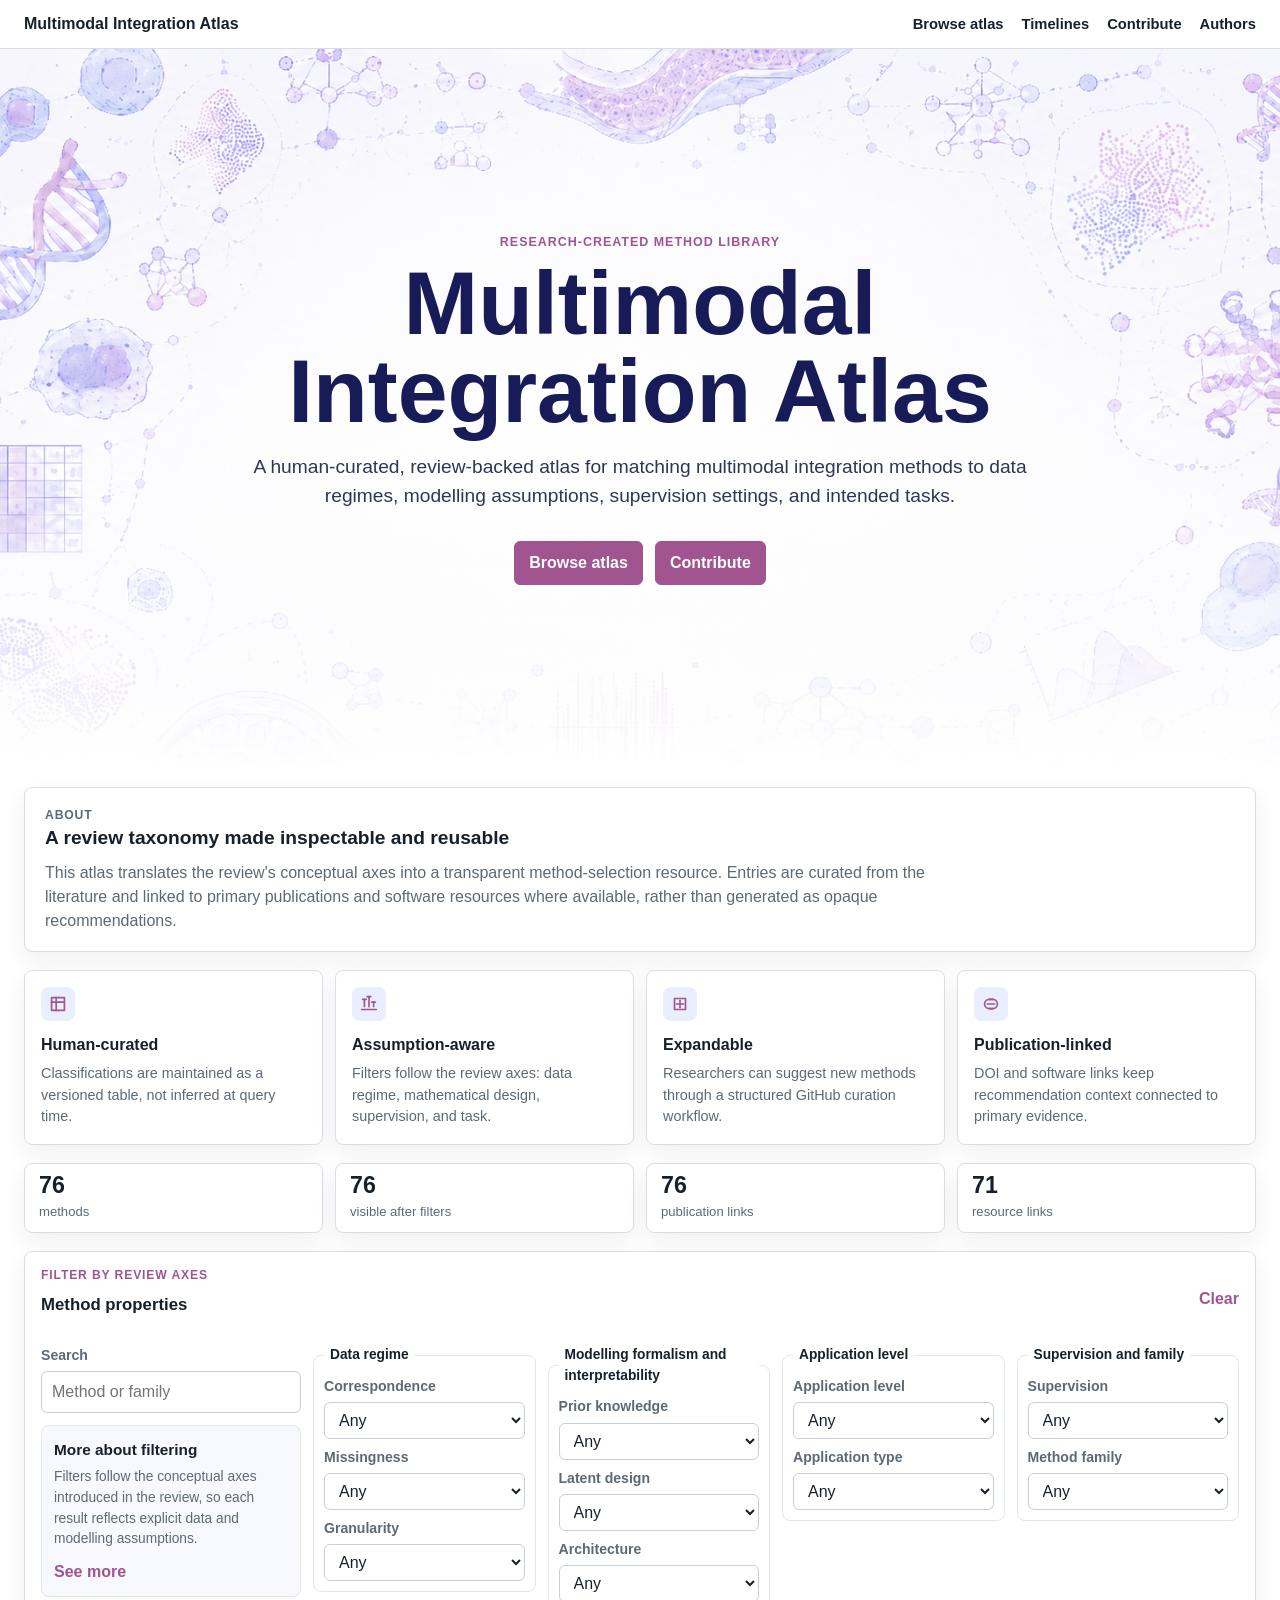
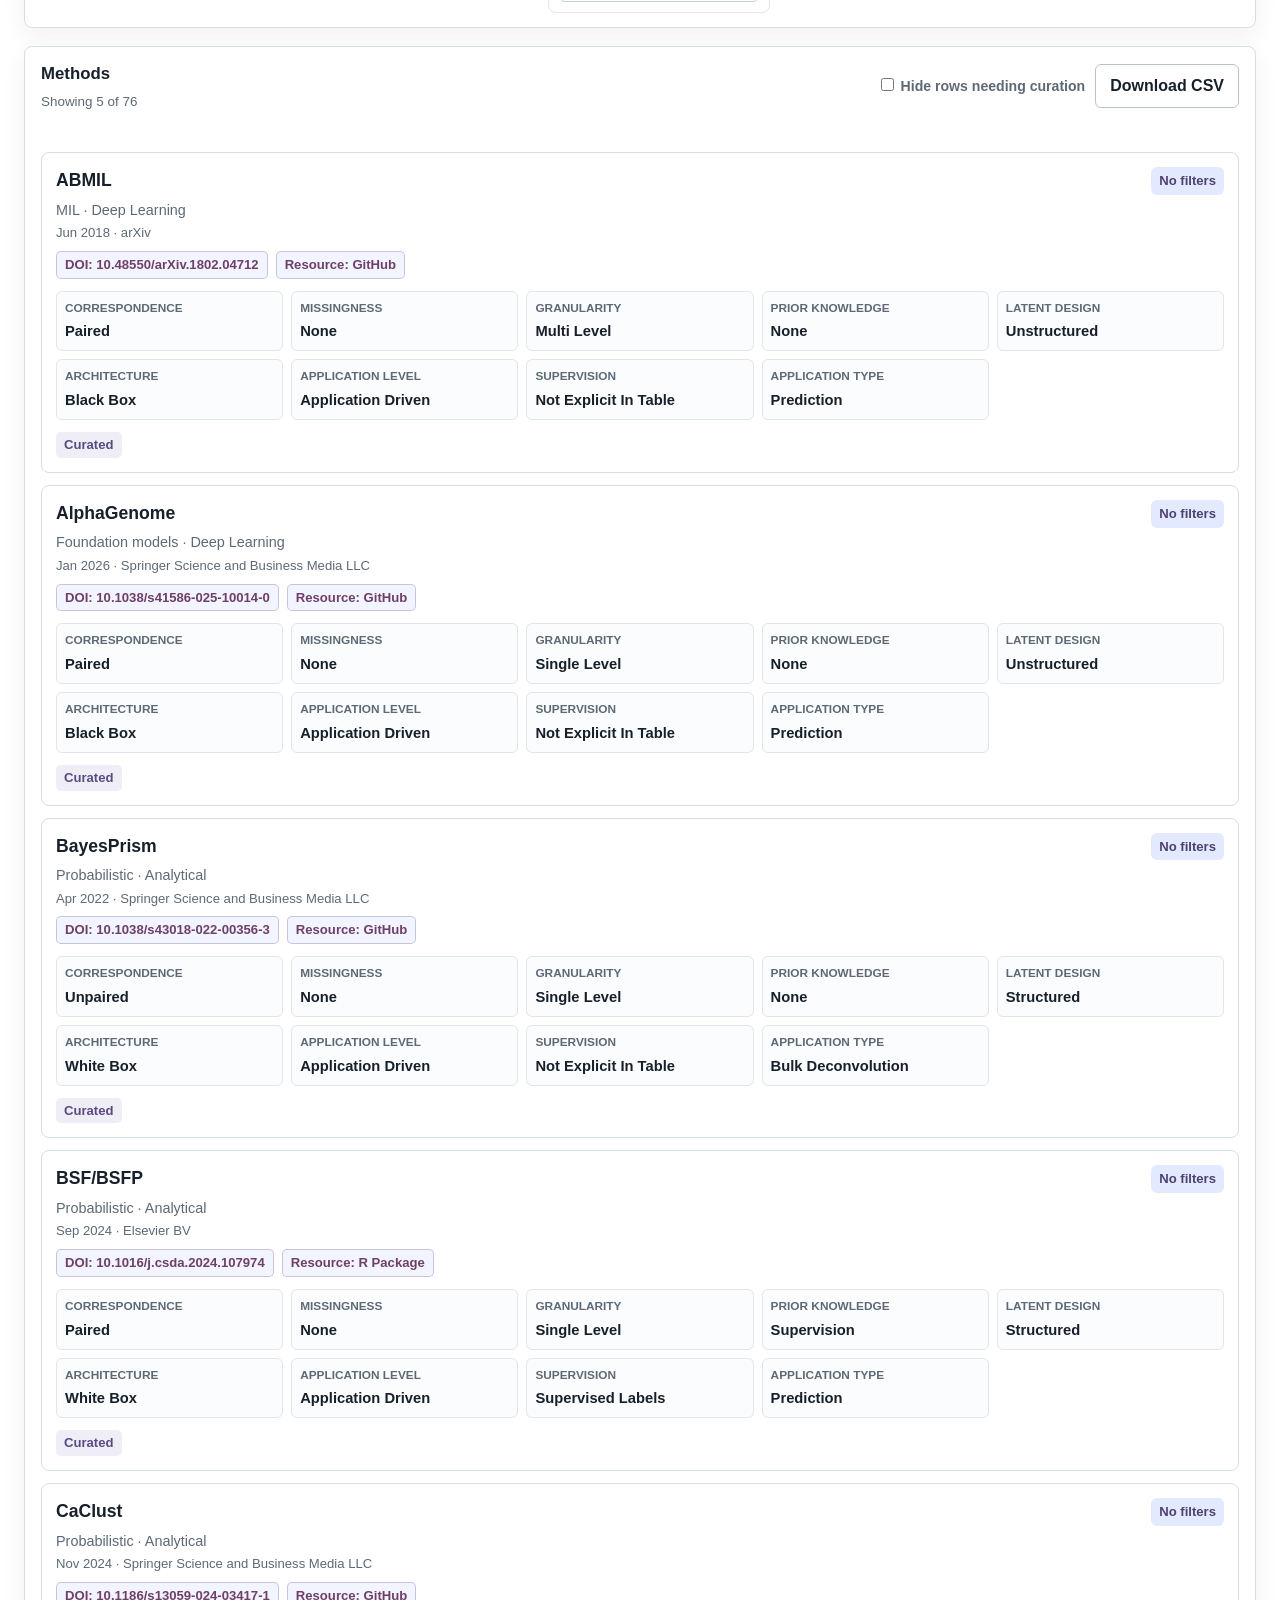
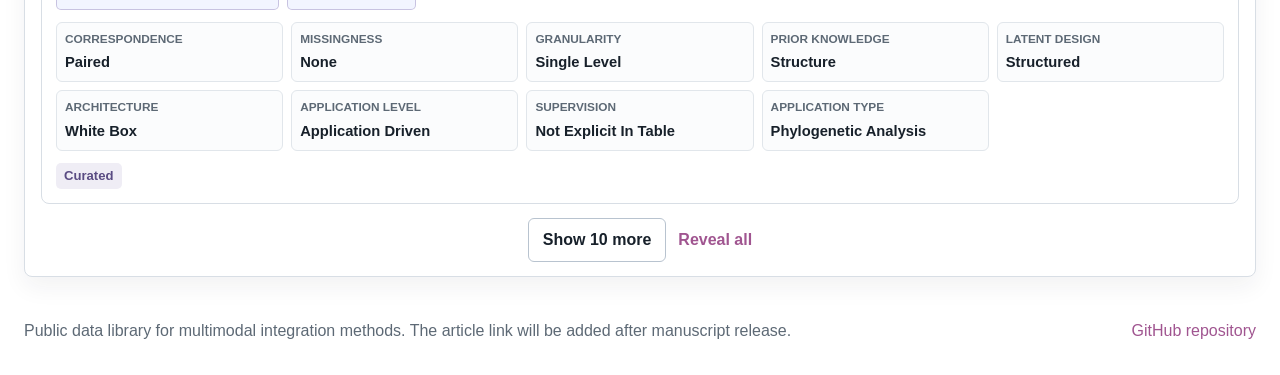
==== commit aa35d847: "feat: refine atlas landing flow" ====
--- a/index.html
+++ b/index.html
@@ -17,12 +17,12 @@
           Multimodal Integration Atlas
         </a>
         <nav class="header-actions" aria-label="Site navigation">
-          <a href="#atlas">Browse atlas</a>
-          <a href="#timeline">Timelines</a>
+          <a href="index.html#atlas">Browse atlas</a>
+          <a href="timeline.html">Timelines</a>
           <button class="link-button open-suggest-dialog" type="button">
             Contribute
           </button>
-          <a href="#authors">Authors</a>
+          <a href="authors.html">Authors</a>
         </nav>
       </div>
     </header>
@@ -47,39 +47,48 @@
     </section>
 
     <main>
-      <section class="overview" aria-label="Overview">
-        <div class="intro-panel">
-          <div>
-            <p class="section-kicker">TL;DR</p>
-            <h2>A review taxonomy made inspectable and reusable</h2>
-            <p>
-              This atlas translates the review's conceptual axes into a
-              transparent method-selection resource. Entries are curated from
-              the literature and linked to primary publications and software
-              resources where available, rather than generated as opaque
-              recommendations.
-            </p>
-            <div class="value-points" aria-label="Atlas value">
-              <div>
-                <strong>Human-curated</strong>
-                <span>Classifications are maintained as a versioned table, not inferred at query time.</span>
-              </div>
-              <div>
-                <strong>Assumption-aware</strong>
-                <span>Filters follow the review axes: data regime, mathematical design, supervision, and task.</span>
-              </div>
-              <div>
-                <strong>Community-maintained</strong>
-                <span>Researchers can suggest updates through GitHub while curator review remains explicit.</span>
-              </div>
-            </div>
-          </div>
-          <ol class="workflow-list">
-            <li>Filter by data and task</li>
-            <li>Inspect methodological mechanism</li>
-            <li>Verify publication and resource links</li>
-            <li>Suggest curated extensions</li>
-          </ol>
+      <section id="about" class="overview" aria-label="About the atlas">
+        <div class="about-head">
+          <p class="section-kicker">About</p>
+          <h2>A review taxonomy made inspectable and reusable</h2>
+          <p>
+            This atlas translates the review's conceptual axes into a
+            transparent method-selection resource. Entries are curated from
+            the literature and linked to primary publications and software
+            resources where available, rather than generated as opaque
+            recommendations.
+          </p>
+        </div>
+
+        <div class="about-grid" aria-label="Atlas value">
+          <article class="about-card">
+            <span class="about-icon" aria-hidden="true">
+              <svg viewBox="0 0 24 24"><path d="M5 5h14v14H5z"/><path d="M5 10h14M10 5v14"/></svg>
+            </span>
+            <h3>Human-curated</h3>
+            <p>Classifications are maintained as a versioned table, not inferred at query time.</p>
+          </article>
+          <article class="about-card">
+            <span class="about-icon" aria-hidden="true">
+              <svg viewBox="0 0 24 24"><path d="M4 18h16"/><path d="M7 15V7M12 15V4M17 15v-5"/><path d="M5 7h4M10 4h4M15 10h4"/></svg>
+            </span>
+            <h3>Assumption-aware</h3>
+            <p>Filters follow the review axes: data regime, mathematical design, supervision, and task.</p>
+          </article>
+          <article class="about-card">
+            <span class="about-icon" aria-hidden="true">
+              <svg viewBox="0 0 24 24"><path d="M8 12h8"/><path d="M12 8v8"/><path d="M6 6h12v12H6z"/></svg>
+            </span>
+            <h3>Expandable</h3>
+            <p>Researchers can suggest new methods through a structured GitHub curation workflow.</p>
+          </article>
+          <article class="about-card">
+            <span class="about-icon" aria-hidden="true">
+              <svg viewBox="0 0 24 24"><path d="M10 7h4a5 5 0 0 1 0 10h-4"/><path d="M14 7h-4a5 5 0 0 0 0 10h4"/><path d="M8 12h8"/></svg>
+            </span>
+            <h3>Publication-linked</h3>
+            <p>DOI and software links keep recommendation context connected to primary evidence.</p>
+          </article>
         </div>
 
         <div class="metric-panel">
@@ -101,57 +110,6 @@
           </div>
         </div>
 
-        <details class="figure-details">
-          <summary>View review framework figures</summary>
-          <div class="figure-strip">
-          <img src="assets/multimodal-axes.png" alt="Conceptual axes for multimodal data regimes and model properties" />
-          <img src="assets/method-families.png" alt="Overview of multimodal integration method families" />
-          </div>
-        </details>
-      </section>
-
-      <section id="timeline" class="timeline-section" aria-label="Publication timeline">
-        <div class="section-head">
-          <div>
-            <p class="section-kicker">Method landscape</p>
-            <h2>Publication timeline</h2>
-          </div>
-          <p>
-            Generated from curated DOI metadata in the library. Dates are shown
-            when month-level publication metadata is available.
-          </p>
-        </div>
-        <div id="timelineList" class="timeline-list"></div>
-      </section>
-
-      <section id="authors" class="authors-section" aria-label="Authors and affiliations">
-        <div class="section-head">
-          <div>
-            <p class="section-kicker">Article team</p>
-            <h2>Authors and affiliations</h2>
-          </div>
-          <p>
-            The atlas is maintained as a companion resource to the multimodal
-            integration review.
-          </p>
-        </div>
-        <p class="authors-list">
-          Krzysztof Gogolewski<sup>1</sup>, Małgorzata Łazęcka<sup>1</sup>,
-          Kazimierz Oksza-Orzechowski<sup>1</sup>, Lucas Arnoldt<sup>3,4</sup>,
-          Daria Romanovskaia<sup>3,6</sup>, Nikita Moshkov<sup>3</sup>,
-          Hassan Akell<sup>2</sup>, Valentina Beliaeva<sup>3,6</sup>,
-          Dinesh Haridoss<sup>2</sup>, Robert Pieniuta<sup>1</sup>,
-          Vladimir Shitov<sup>3,6</sup>, Malte Luecken<sup>3,6</sup>,
-          Fabian Theis<sup>3,4,5</sup>, Ewa Szczurek<sup>1,2</sup>
-        </p>
-        <ol class="affiliations-list">
-          <li>Faculty of Mathematics, Informatics and Mechanics, University of Warsaw, Warsaw, Poland</li>
-          <li>Institute of AI for Health, Helmholtz Munich, Neuherberg, Germany</li>
-          <li>Institute of Computational Biology, Helmholtz Munich, Neuherberg, Germany</li>
-          <li>TUM School of Life Sciences, Technical University of Munich, Germany</li>
-          <li>TUM, School of Computation, Information and Technology, Technical University of Munich, Germany</li>
-          <li>Institute of Lung Health &amp; Immunity, Helmholtz Munich; Member of the German Center for Lung Research (DZL), Munich, Germany</li>
-        </ol>
       </section>
 
       <section id="atlas" class="workspace" aria-label="Method search">
@@ -164,10 +122,20 @@
             <button id="clearFilters" class="link-button" type="button">Clear</button>
           </div>
 
-          <label class="field">
-            <span>Search</span>
-            <input id="searchInput" type="search" placeholder="Method or family" />
-          </label>
+          <div class="filter-intro">
+            <label class="field">
+              <span>Search</span>
+              <input id="searchInput" type="search" placeholder="Method or family" />
+            </label>
+            <div class="filter-help">
+              <h3>More about filtering</h3>
+              <p>
+                Filters follow the conceptual axes introduced in the review,
+                so each result reflects explicit data and modelling assumptions.
+              </p>
+              <button id="openAxesDialog" class="link-button" type="button">See more</button>
+            </div>
+          </div>
 
           <fieldset class="filter-group">
             <legend>Data regime</legend>
@@ -229,7 +197,10 @@
 
         <section class="results" aria-label="Method results">
           <div class="results-toolbar">
-            <h2>Methods</h2>
+            <div>
+              <h2>Methods</h2>
+              <p id="resultsMeta" class="results-meta">Showing 0 of 0</p>
+            </div>
             <div class="toolbar-controls">
               <label>
                 <input id="hideCuration" type="checkbox" />
@@ -240,9 +211,44 @@
           </div>
           <div id="activeFilters" class="active-filters" aria-live="polite"></div>
           <div id="resultsList" class="results-list"></div>
+          <div class="results-actions">
+            <button id="showMoreResults" class="button secondary" type="button">Show 10 more</button>
+            <button id="showAllResults" class="link-button" type="button">Reveal all</button>
+            <button id="collapseResults" class="link-button" type="button" hidden>Hide expanded list</button>
+          </div>
         </section>
       </section>
     </main>
+
+    <dialog id="axesDialog" class="info-dialog">
+      <div class="info-panel">
+        <div class="dialog-head">
+          <div>
+            <p class="section-kicker">Review framework</p>
+            <h2>Conceptual axes for filtering</h2>
+          </div>
+          <button id="closeAxesDialog" class="link-button" type="button">Close</button>
+        </div>
+        <img src="assets/multimodal-axes.png" alt="Conceptual axes for multimodal data regimes and model properties" />
+        <div class="axis-definitions">
+          <article>
+            <h3>Data regime</h3>
+            <p>Correspondence, missingness, and granularity describe how strongly the modalities align and how demanding the observed data setting is.</p>
+          </article>
+          <article>
+            <h3>Modelling formalism</h3>
+            <p>Prior knowledge, latent design, and architecture place methods between informed, structured, inspectable formulations and agnostic, unstructured, black-box ones.</p>
+          </article>
+          <article>
+            <h3>Application level</h3>
+            <p>Application level distinguishes broadly reusable general-purpose models from application-driven formulations targeting a specific biological question.</p>
+          </article>
+        </div>
+        <p class="figure-caption">
+          Figure 1. Conceptual axes for classifying multimodal integration methods in biology. Multimodal integration methods can be positioned along three complementary dimensions. The data regime can be progressively relaxed from its most controlled form, namely paired, fully observed, single-level measurements, toward increasingly demanding settings with stronger missingness, weaker cross-modal correspondence, or multi-level granularity. The modelling formalism can be tightened or loosened independently of the data: a formulation may move toward stronger prior knowledge, more structured latent representations, and more inspectable architectures, or remain agnostic, unstructured, and black-box. Finally, the application level distinguishes broadly reusable general-purpose models from application-driven formulations targeting a specific biological question. Together, these axes situate any integration method within a common framework and make explicit what assumptions a method requires and what it gives up.
+        </p>
+      </div>
+    </dialog>
 
     <dialog id="suggestDialog" class="suggest-dialog">
       <form method="dialog" class="suggest-form">
--- a/styles.css
+++ b/styles.css
@@ -129,6 +129,10 @@
   text-decoration: none;
 }
 
+.header-actions [aria-current="page"] {
+  color: var(--plum);
+}
+
 .toolbar-controls {
   display: flex;
   align-items: center;
@@ -192,7 +196,6 @@
   display: grid;
   place-items: center;
   overflow: hidden;
-  border-bottom: 1px solid var(--line);
 }
 
 .hero img {
@@ -207,7 +210,9 @@
   content: "";
   position: absolute;
   inset: 0;
-  background: rgba(255, 255, 255, 0.2);
+  background:
+    linear-gradient(180deg, rgba(255, 255, 255, 0.1) 0%, rgba(255, 255, 255, 0.2) 55%, #ffffff 100%),
+    radial-gradient(circle at 50% 50%, rgba(255, 255, 255, 0.72), rgba(255, 255, 255, 0.2) 60%);
 }
 
 .hero-content {
@@ -248,12 +253,71 @@
   margin-bottom: 18px;
 }
 
-.intro-panel,
+.about-head,
+.about-card,
 .figure-details {
   border: 1px solid var(--line);
   border-radius: 8px;
   background: var(--panel);
   box-shadow: var(--shadow);
+}
+
+.about-head {
+  padding: 18px 20px;
+}
+
+.about-head h2 {
+  margin-bottom: 8px;
+  font-size: 1.2rem;
+}
+
+.about-head p {
+  max-width: 940px;
+  margin-bottom: 0;
+  color: var(--muted);
+}
+
+.about-grid {
+  display: grid;
+  grid-template-columns: repeat(4, minmax(0, 1fr));
+  gap: 12px;
+}
+
+.about-card {
+  min-height: 172px;
+  padding: 16px;
+}
+
+.about-icon {
+  width: 34px;
+  height: 34px;
+  display: inline-grid;
+  place-items: center;
+  margin-bottom: 12px;
+  border-radius: 8px;
+  background: rgba(194, 209, 255, 0.34);
+  color: var(--plum);
+}
+
+.about-icon svg {
+  width: 22px;
+  height: 22px;
+  fill: none;
+  stroke: currentColor;
+  stroke-width: 1.8;
+  stroke-linecap: round;
+  stroke-linejoin: round;
+}
+
+.about-card h3 {
+  margin-bottom: 6px;
+  font-size: 1rem;
+}
+
+.about-card p {
+  margin-bottom: 0;
+  color: var(--muted);
+  font-size: 0.9rem;
 }
 
 .intro-panel {
@@ -526,6 +590,29 @@
   display: grid;
   gap: 5px;
   margin-bottom: 0;
+}
+
+.filter-intro {
+  display: grid;
+  gap: 12px;
+}
+
+.filter-help {
+  border: 1px solid #e1e7ed;
+  border-radius: 8px;
+  padding: 12px;
+  background: rgba(194, 209, 255, 0.14);
+}
+
+.filter-help h3 {
+  margin-bottom: 6px;
+  font-size: 0.96rem;
+}
+
+.filter-help p {
+  margin-bottom: 10px;
+  color: var(--muted);
+  font-size: 0.86rem;
 }
 
 .filter-group {
@@ -654,6 +741,21 @@
   font-size: 0.92rem;
 }
 
+.results-meta {
+  margin: -10px 0 0;
+  color: var(--muted);
+  font-size: 0.84rem;
+}
+
+.results-actions {
+  display: flex;
+  align-items: center;
+  justify-content: center;
+  gap: 12px;
+  flex-wrap: wrap;
+  margin-top: 14px;
+}
+
 .score {
   min-width: 68px;
   border-radius: 6px;
@@ -763,7 +865,8 @@
   margin: 0;
 }
 
-.suggest-dialog {
+.suggest-dialog,
+.info-dialog {
   width: min(880px, calc(100vw - 32px));
   max-height: min(860px, calc(100vh - 32px));
   border: 1px solid var(--line);
@@ -772,12 +875,72 @@
   box-shadow: 0 28px 80px rgba(19, 32, 45, 0.24);
 }
 
-.suggest-dialog::backdrop {
+.suggest-dialog::backdrop,
+.info-dialog::backdrop {
   background: rgba(23, 32, 42, 0.42);
 }
 
 .suggest-form {
   padding: 22px;
+}
+
+.info-panel {
+  padding: 22px;
+}
+
+.info-panel img {
+  width: 100%;
+  max-height: 420px;
+  object-fit: contain;
+  border: 1px solid var(--line);
+  border-radius: 8px;
+  background: #ffffff;
+}
+
+.axis-definitions {
+  display: grid;
+  grid-template-columns: repeat(3, minmax(0, 1fr));
+  gap: 12px;
+  margin-top: 14px;
+}
+
+.axis-definitions article {
+  border-left: 3px solid var(--violet);
+  padding-left: 12px;
+}
+
+.axis-definitions h3 {
+  margin-bottom: 4px;
+  font-size: 0.96rem;
+}
+
+.axis-definitions p,
+.figure-caption {
+  color: var(--muted);
+  font-size: 0.88rem;
+}
+
+.figure-caption {
+  margin: 16px 0 0;
+}
+
+.page-head {
+  border: 1px solid var(--line);
+  border-radius: 8px;
+  padding: 22px;
+  margin-bottom: 18px;
+  background: var(--panel);
+  box-shadow: var(--shadow);
+}
+
+.page-head h1 {
+  margin-bottom: 8px;
+}
+
+.page-head p {
+  max-width: 760px;
+  margin-bottom: 0;
+  color: var(--muted);
 }
 
 .dialog-head,
@@ -831,7 +994,9 @@
   }
 
   .value-points,
-  .section-head {
+  .section-head,
+  .about-grid,
+  .axis-definitions {
     grid-template-columns: 1fr;
   }
 
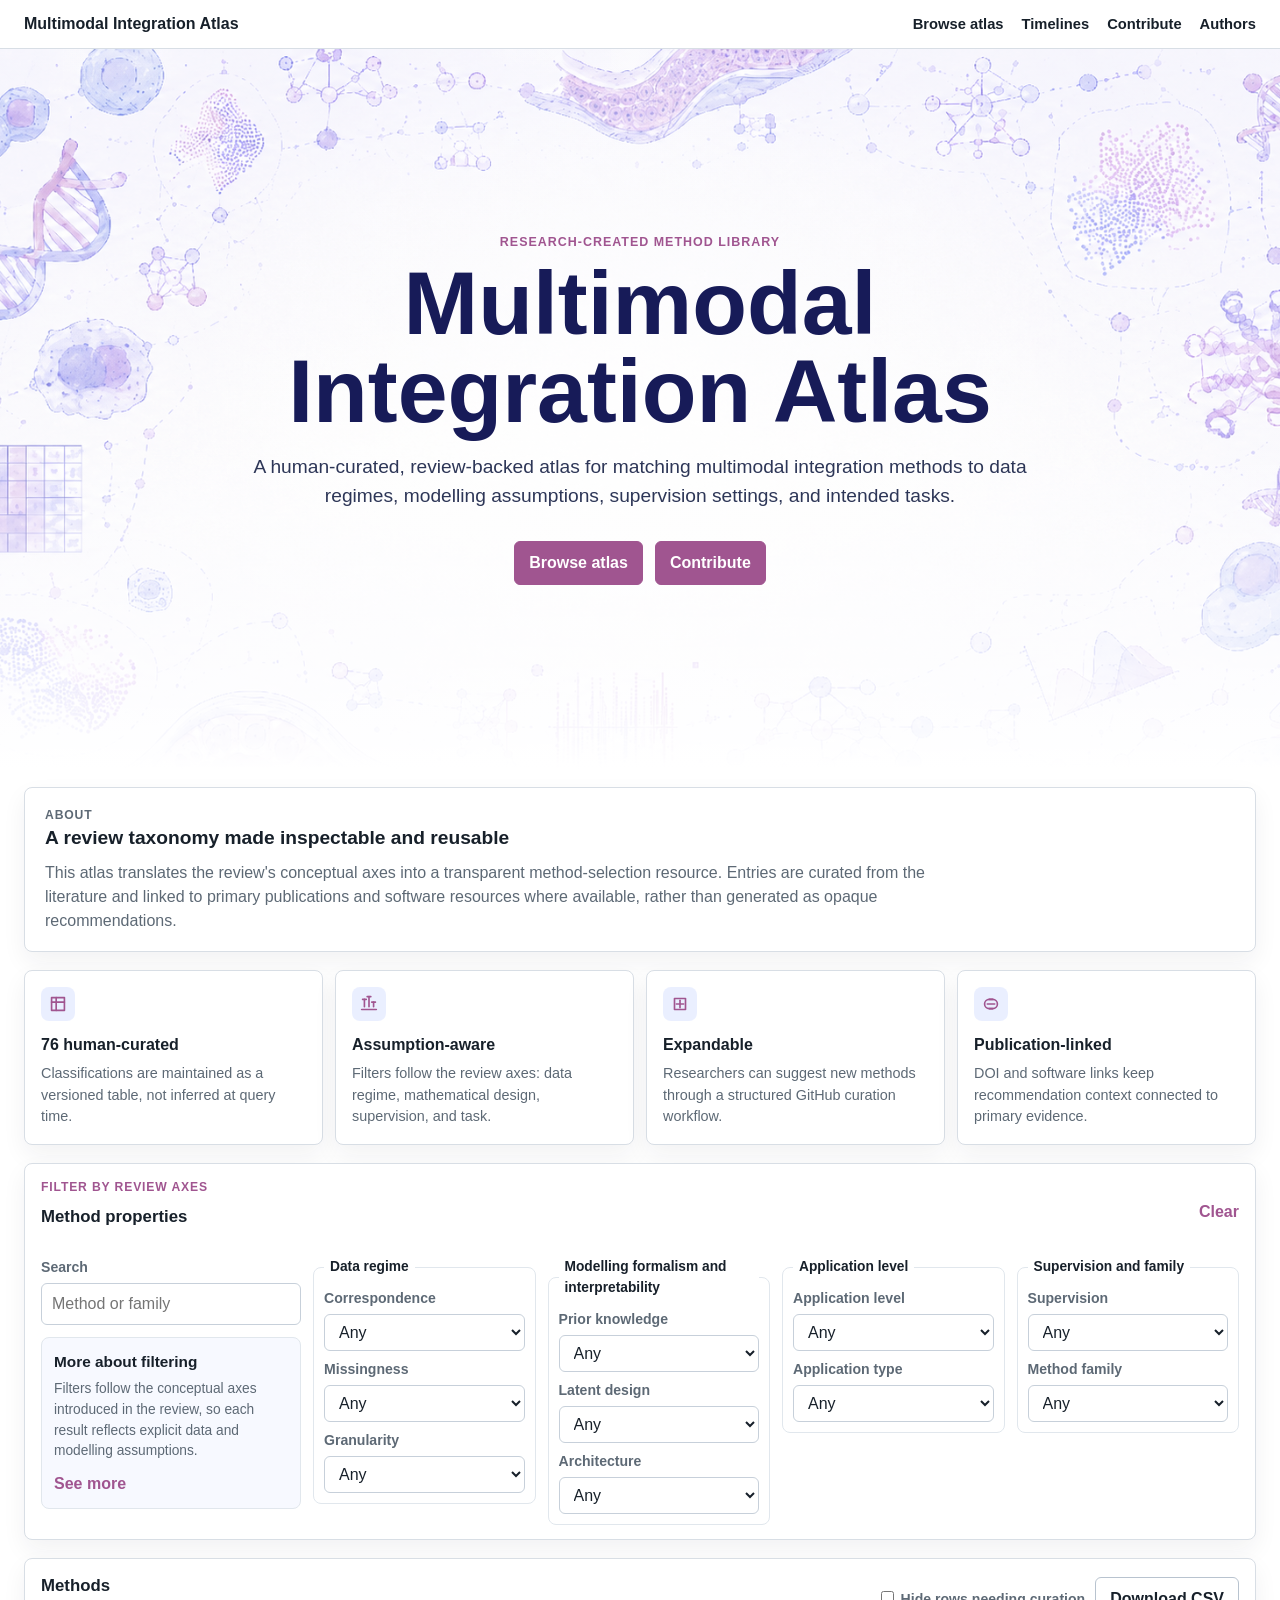
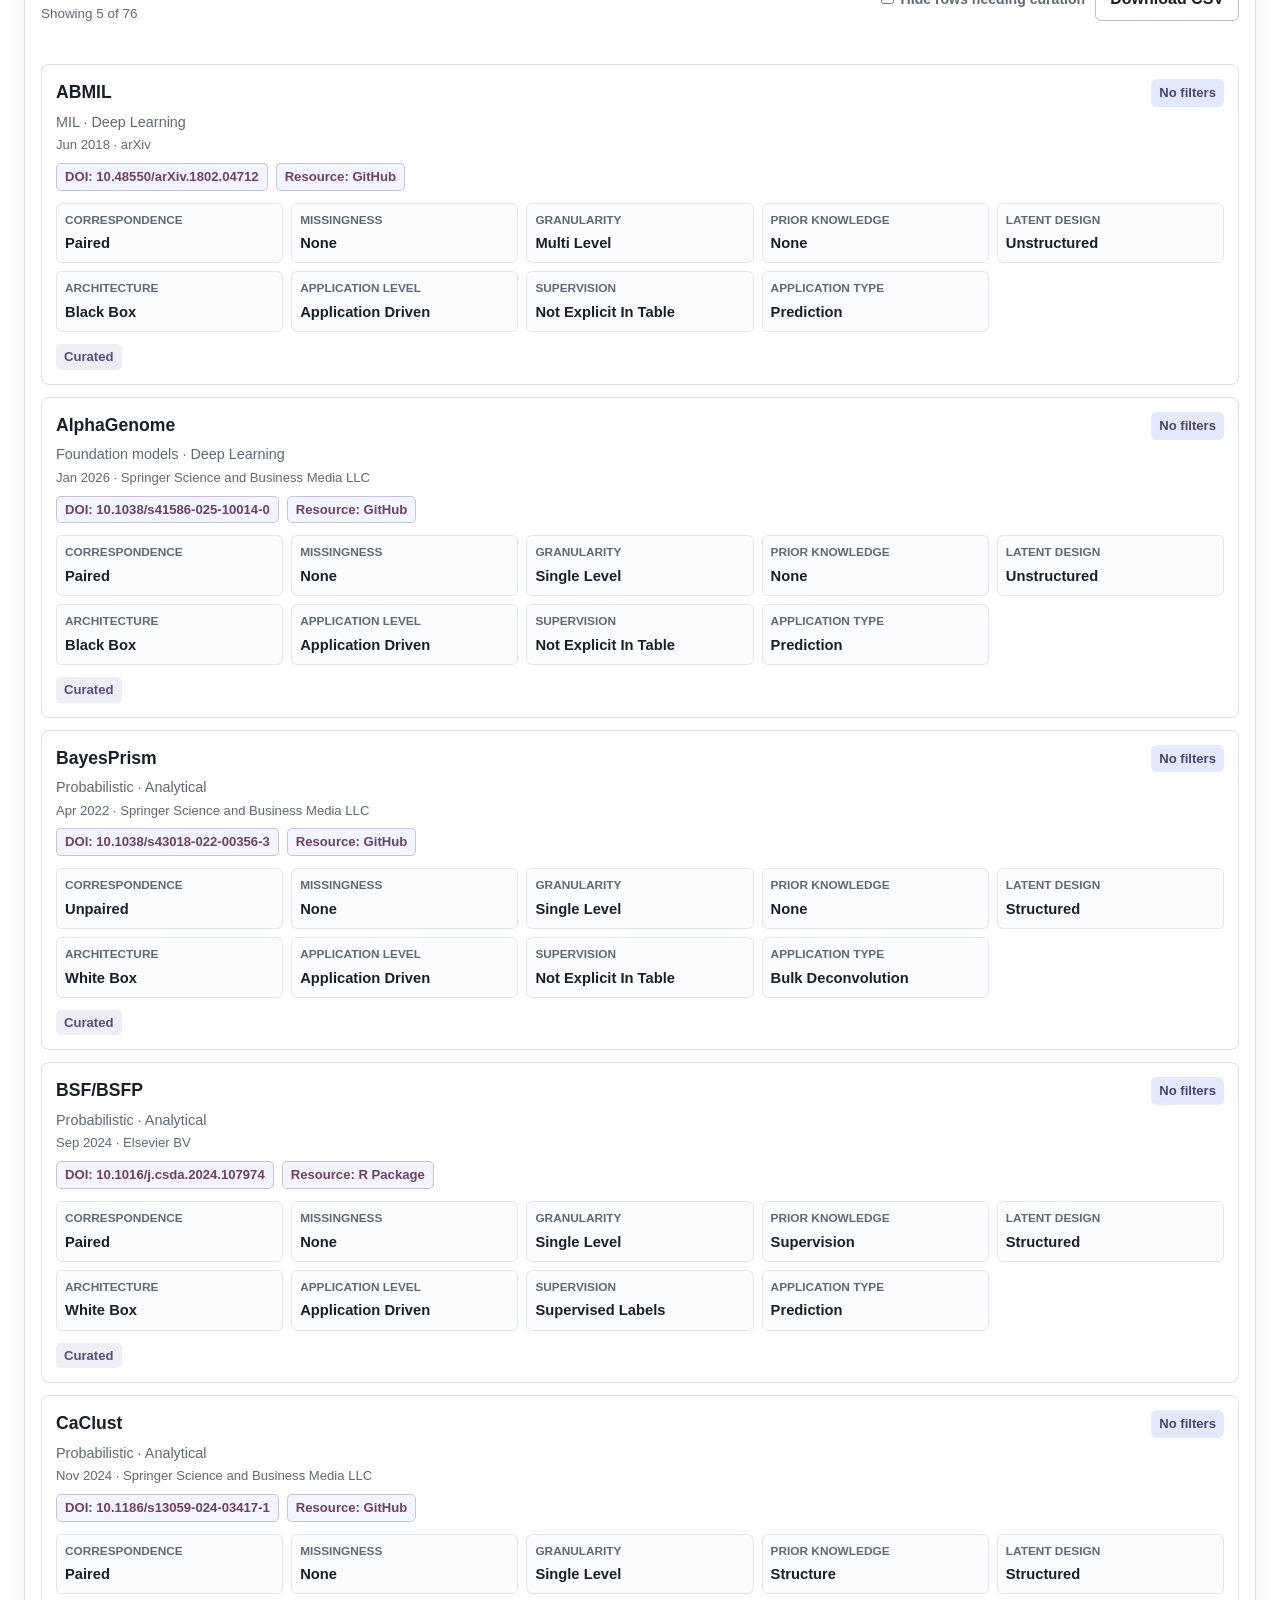
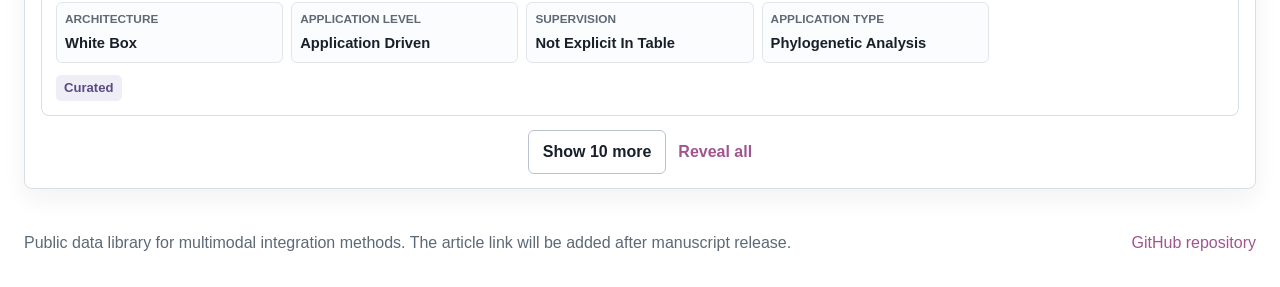
==== commit b3336da4: "fix: fold method count into about card" ====
--- a/index.html
+++ b/index.html
@@ -65,7 +65,7 @@
             <span class="about-icon" aria-hidden="true">
               <svg viewBox="0 0 24 24"><path d="M5 5h14v14H5z"/><path d="M5 10h14M10 5v14"/></svg>
             </span>
-            <h3>Human-curated</h3>
+            <h3><span id="methodCount">0</span> human-curated</h3>
             <p>Classifications are maintained as a versioned table, not inferred at query time.</p>
           </article>
           <article class="about-card">
@@ -89,25 +89,6 @@
             <h3>Publication-linked</h3>
             <p>DOI and software links keep recommendation context connected to primary evidence.</p>
           </article>
-        </div>
-
-        <div class="metric-panel">
-          <div>
-            <span class="metric" id="methodCount">0</span>
-            <span class="metric-label">methods</span>
-          </div>
-          <div>
-            <span class="metric" id="visibleCount">0</span>
-            <span class="metric-label">visible after filters</span>
-          </div>
-          <div>
-            <span class="metric" id="doiCount">0</span>
-            <span class="metric-label">publication links</span>
-          </div>
-          <div>
-            <span class="metric" id="resourceCount">0</span>
-            <span class="metric-label">resource links</span>
-          </div>
         </div>
 
       </section>
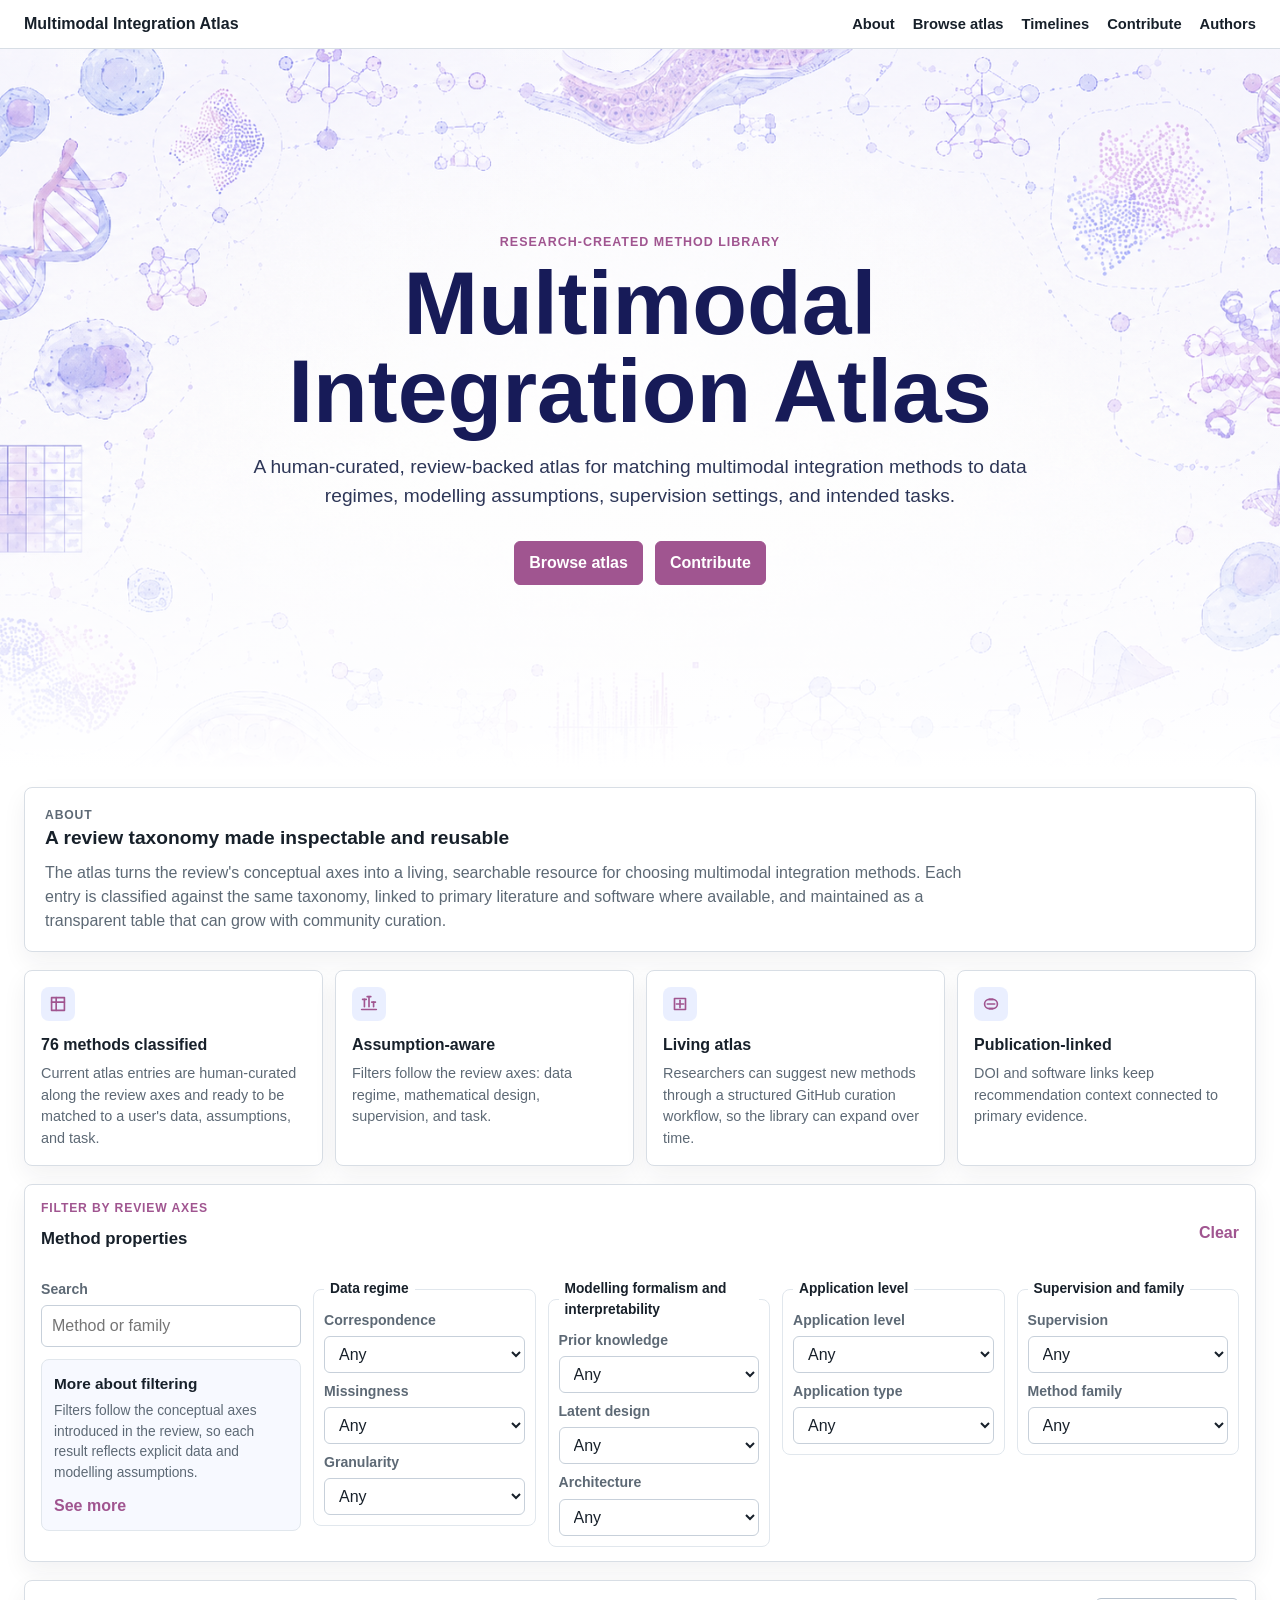
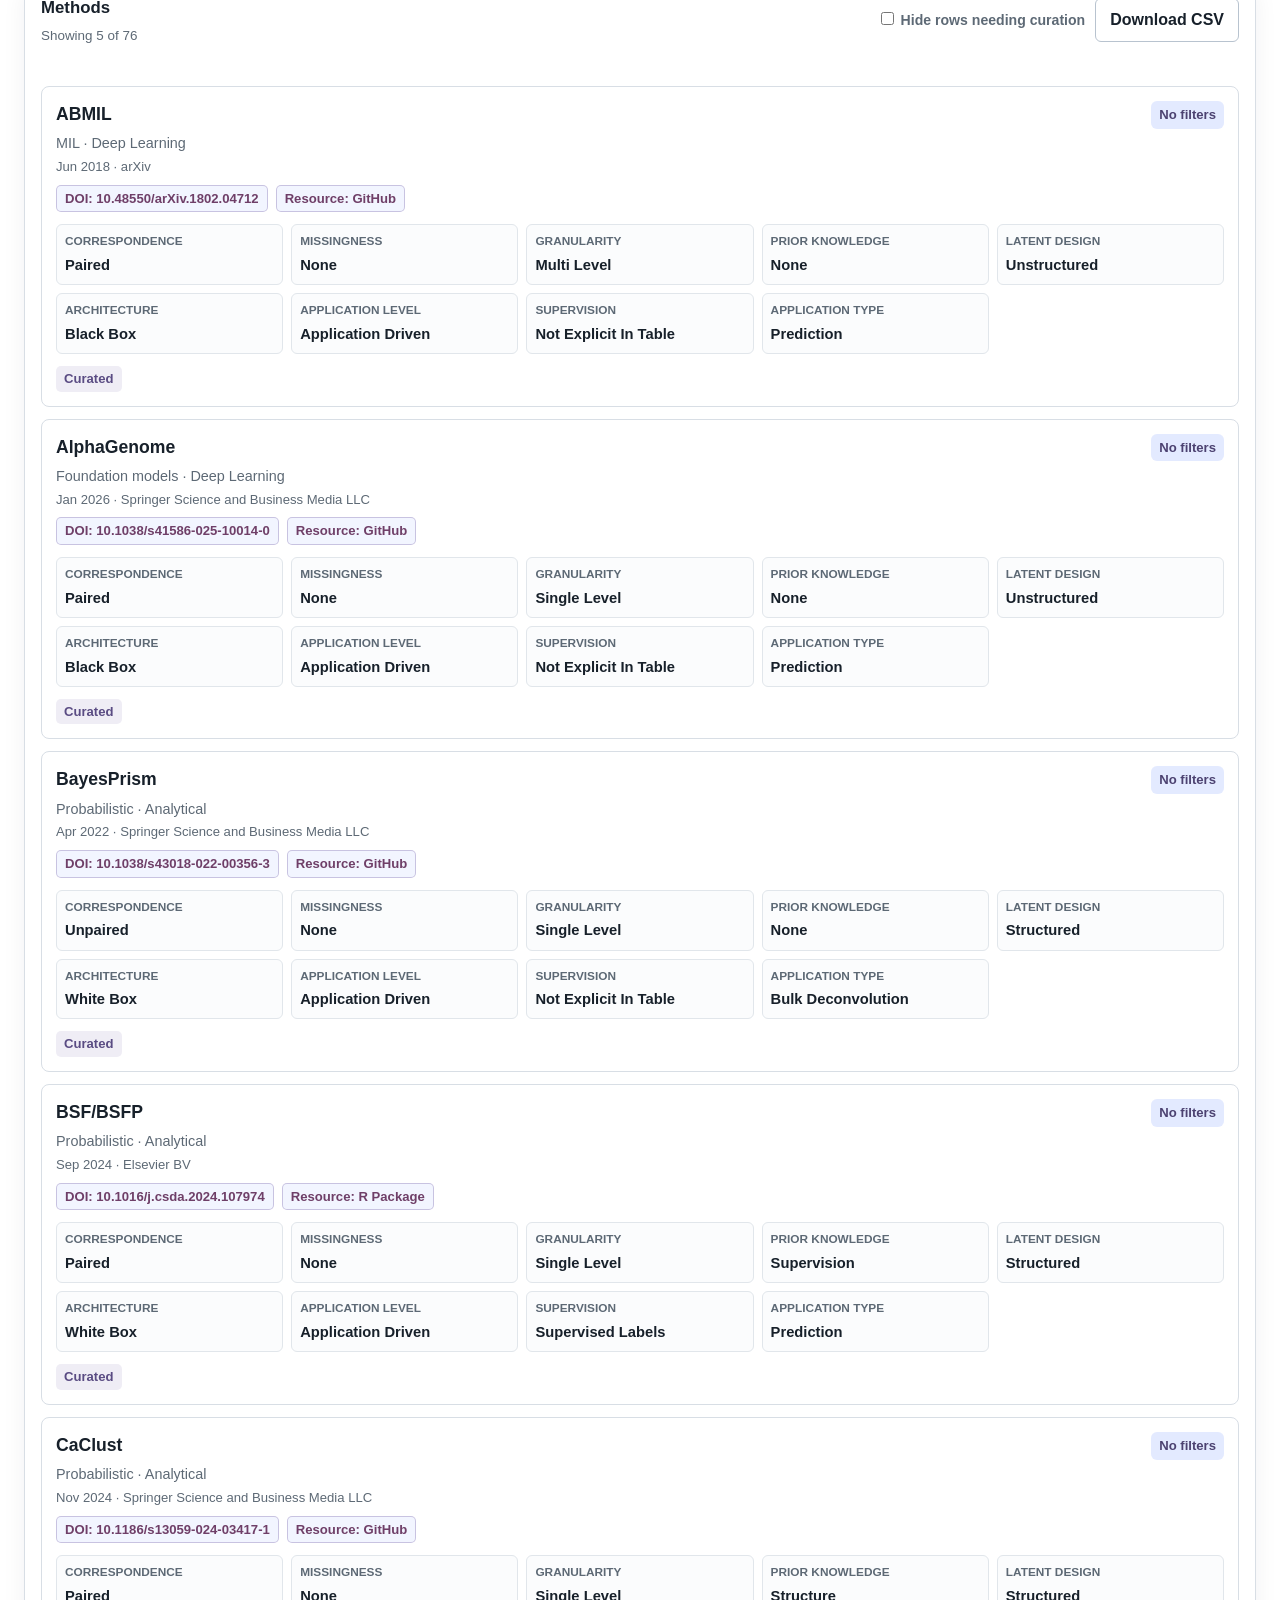
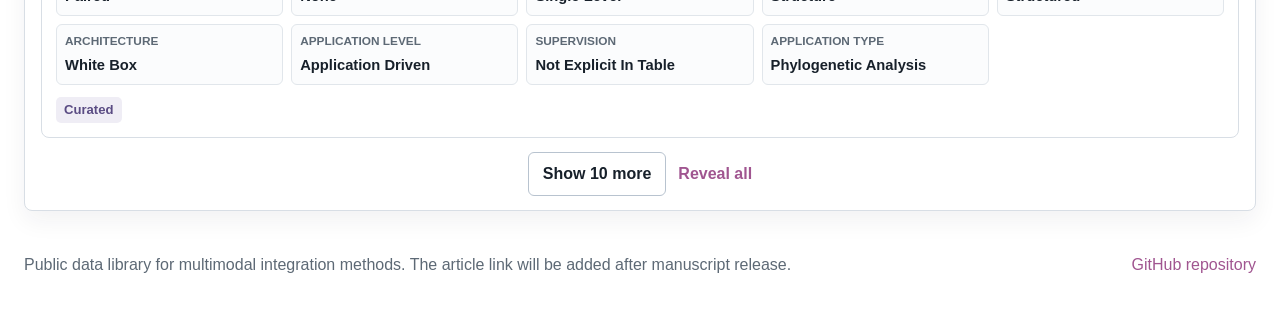
==== commit f6bebb55: "copy: clarify atlas about section" ====
--- a/index.html
+++ b/index.html
@@ -17,6 +17,7 @@
           Multimodal Integration Atlas
         </a>
         <nav class="header-actions" aria-label="Site navigation">
+          <a href="index.html#about">About</a>
           <a href="index.html#atlas">Browse atlas</a>
           <a href="timeline.html">Timelines</a>
           <button class="link-button open-suggest-dialog" type="button">
@@ -52,11 +53,11 @@
           <p class="section-kicker">About</p>
           <h2>A review taxonomy made inspectable and reusable</h2>
           <p>
-            This atlas translates the review's conceptual axes into a
-            transparent method-selection resource. Entries are curated from
-            the literature and linked to primary publications and software
-            resources where available, rather than generated as opaque
-            recommendations.
+            The atlas turns the review's conceptual axes into a living,
+            searchable resource for choosing multimodal integration methods.
+            Each entry is classified against the same taxonomy, linked to
+            primary literature and software where available, and maintained as
+            a transparent table that can grow with community curation.
           </p>
         </div>
 
@@ -65,8 +66,11 @@
             <span class="about-icon" aria-hidden="true">
               <svg viewBox="0 0 24 24"><path d="M5 5h14v14H5z"/><path d="M5 10h14M10 5v14"/></svg>
             </span>
-            <h3><span id="methodCount">0</span> human-curated</h3>
-            <p>Classifications are maintained as a versioned table, not inferred at query time.</p>
+            <h3><span id="methodCount">0</span> methods classified</h3>
+            <p>
+              Current atlas entries are human-curated along the review axes and
+              ready to be matched to a user's data, assumptions, and task.
+            </p>
           </article>
           <article class="about-card">
             <span class="about-icon" aria-hidden="true">
@@ -79,8 +83,8 @@
             <span class="about-icon" aria-hidden="true">
               <svg viewBox="0 0 24 24"><path d="M8 12h8"/><path d="M12 8v8"/><path d="M6 6h12v12H6z"/></svg>
             </span>
-            <h3>Expandable</h3>
-            <p>Researchers can suggest new methods through a structured GitHub curation workflow.</p>
+            <h3>Living atlas</h3>
+            <p>Researchers can suggest new methods through a structured GitHub curation workflow, so the library can expand over time.</p>
           </article>
           <article class="about-card">
             <span class="about-icon" aria-hidden="true">
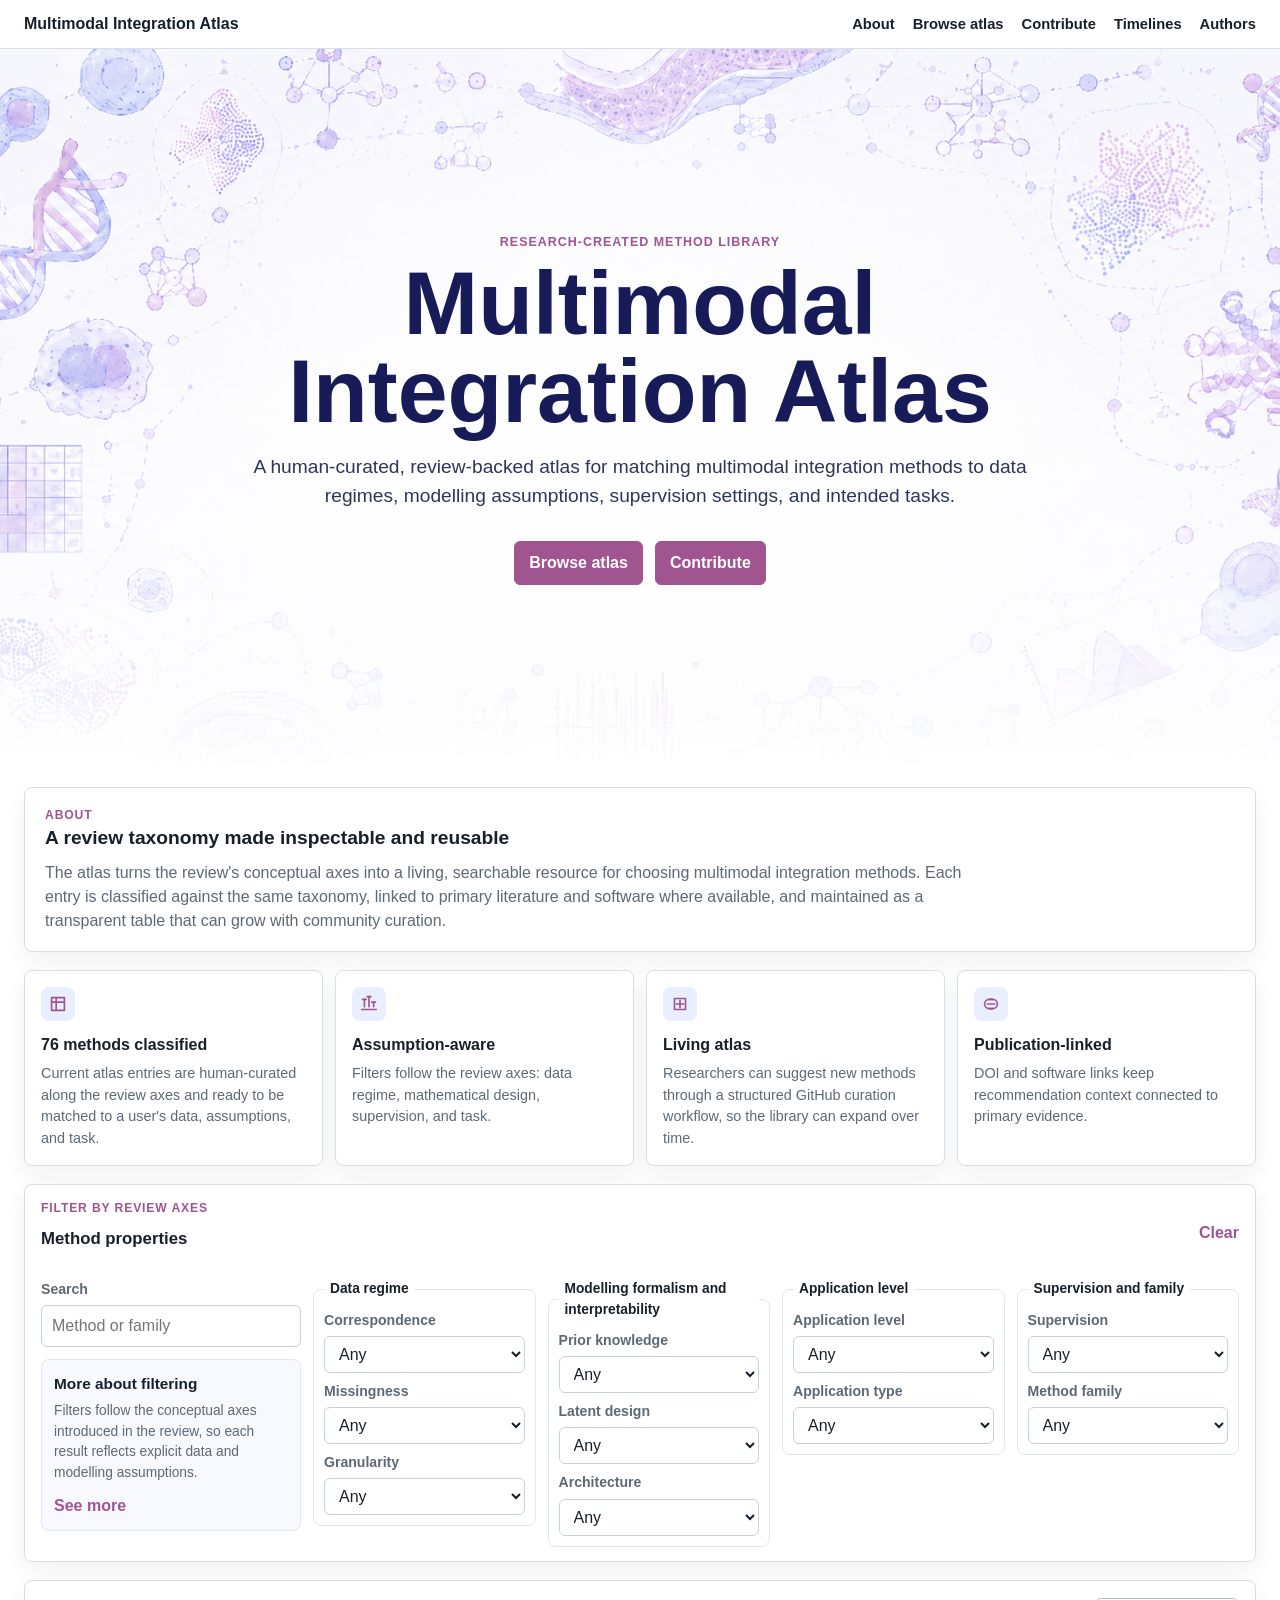
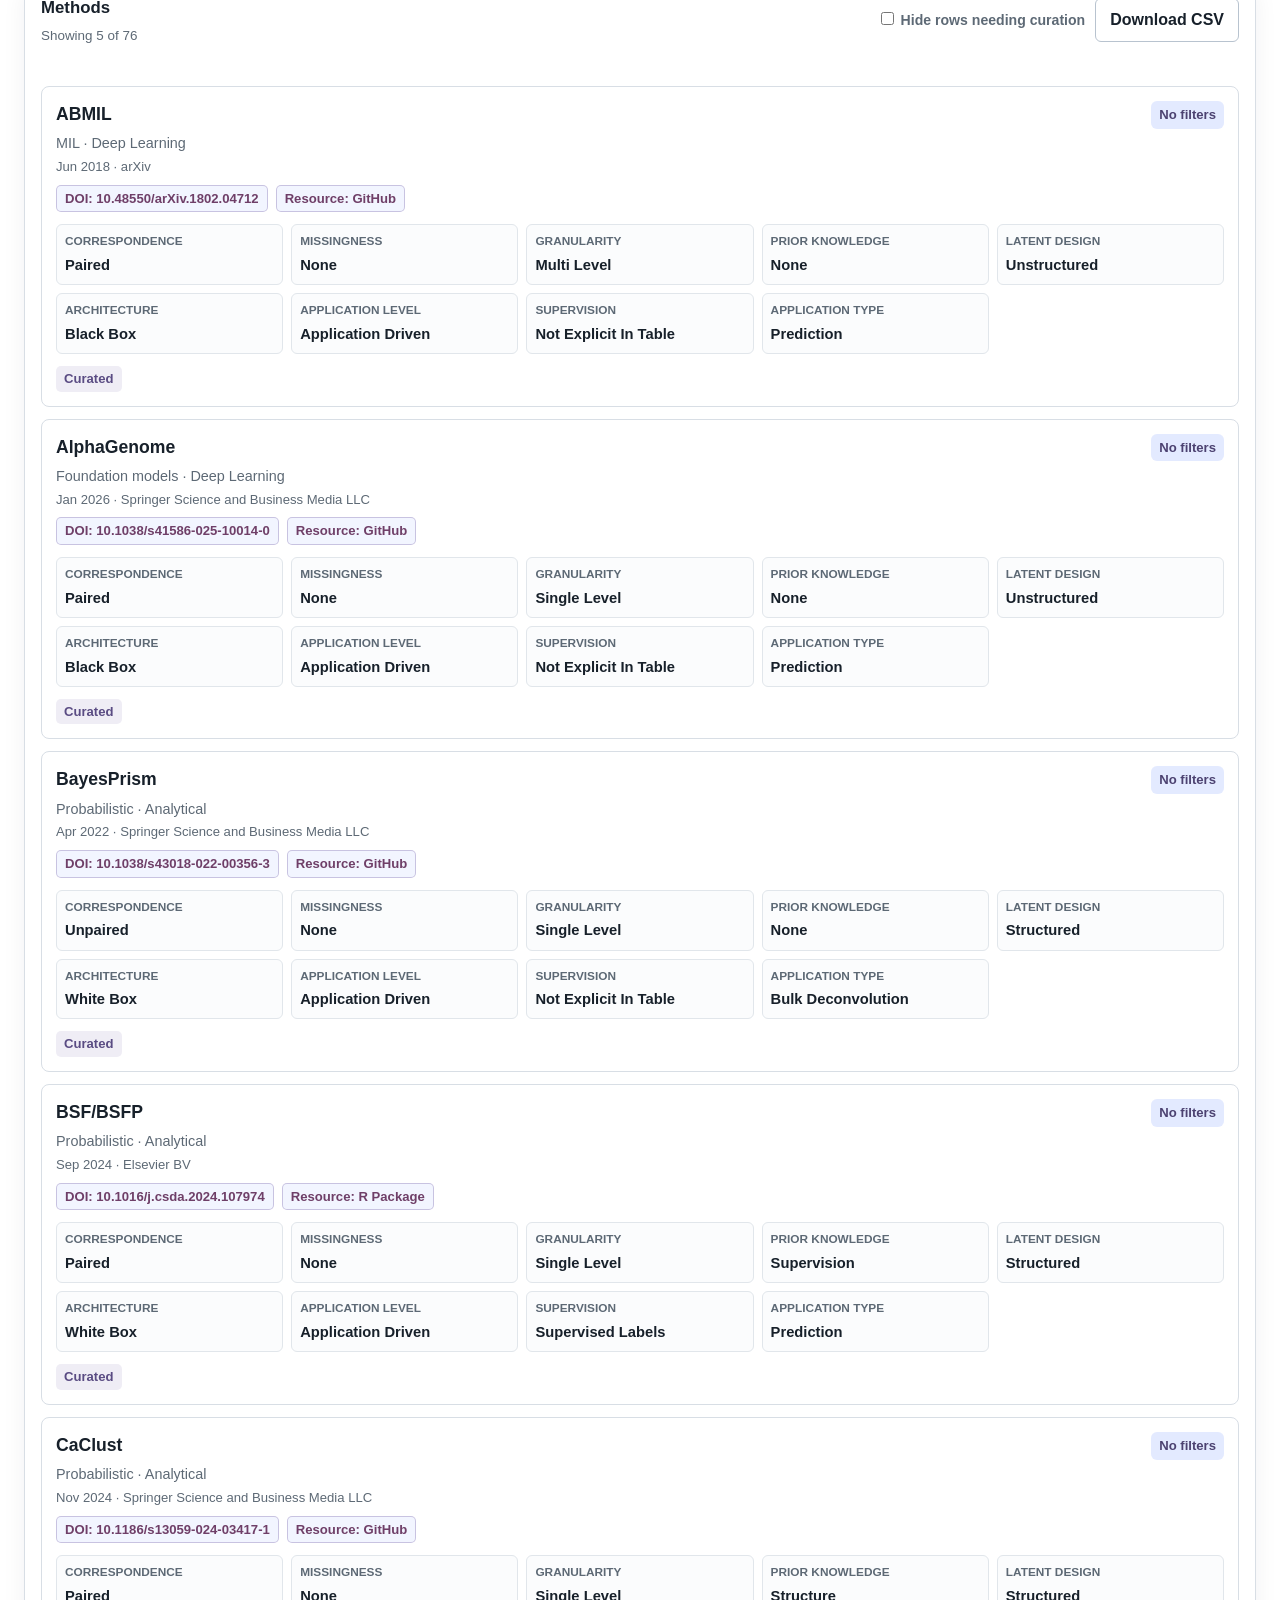
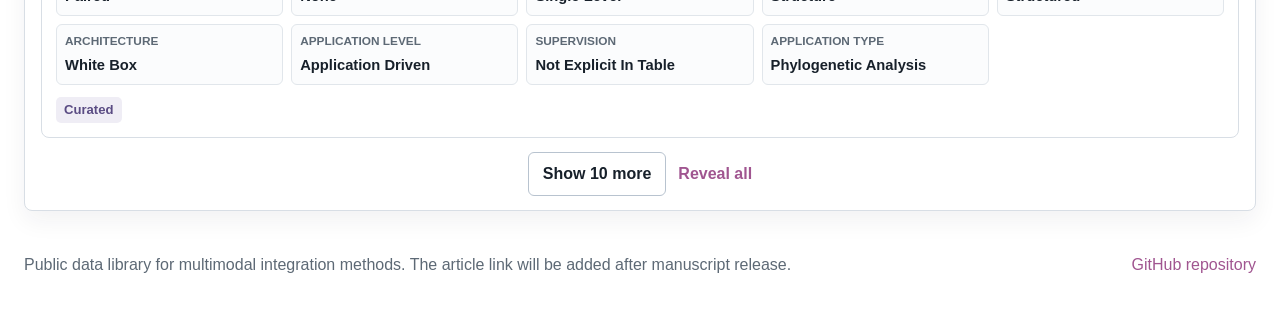
==== commit 257cc239: "style: align about nav and label color" ====
--- a/index.html
+++ b/index.html
@@ -19,10 +19,10 @@
         <nav class="header-actions" aria-label="Site navigation">
           <a href="index.html#about">About</a>
           <a href="index.html#atlas">Browse atlas</a>
-          <a href="timeline.html">Timelines</a>
           <button class="link-button open-suggest-dialog" type="button">
             Contribute
           </button>
+          <a href="timeline.html">Timelines</a>
           <a href="authors.html">Authors</a>
         </nav>
       </div>
--- a/styles.css
+++ b/styles.css
@@ -264,6 +264,10 @@
 
 .about-head {
   padding: 18px 20px;
+}
+
+.about-head .section-kicker {
+  color: var(--plum);
 }
 
 .about-head h2 {
